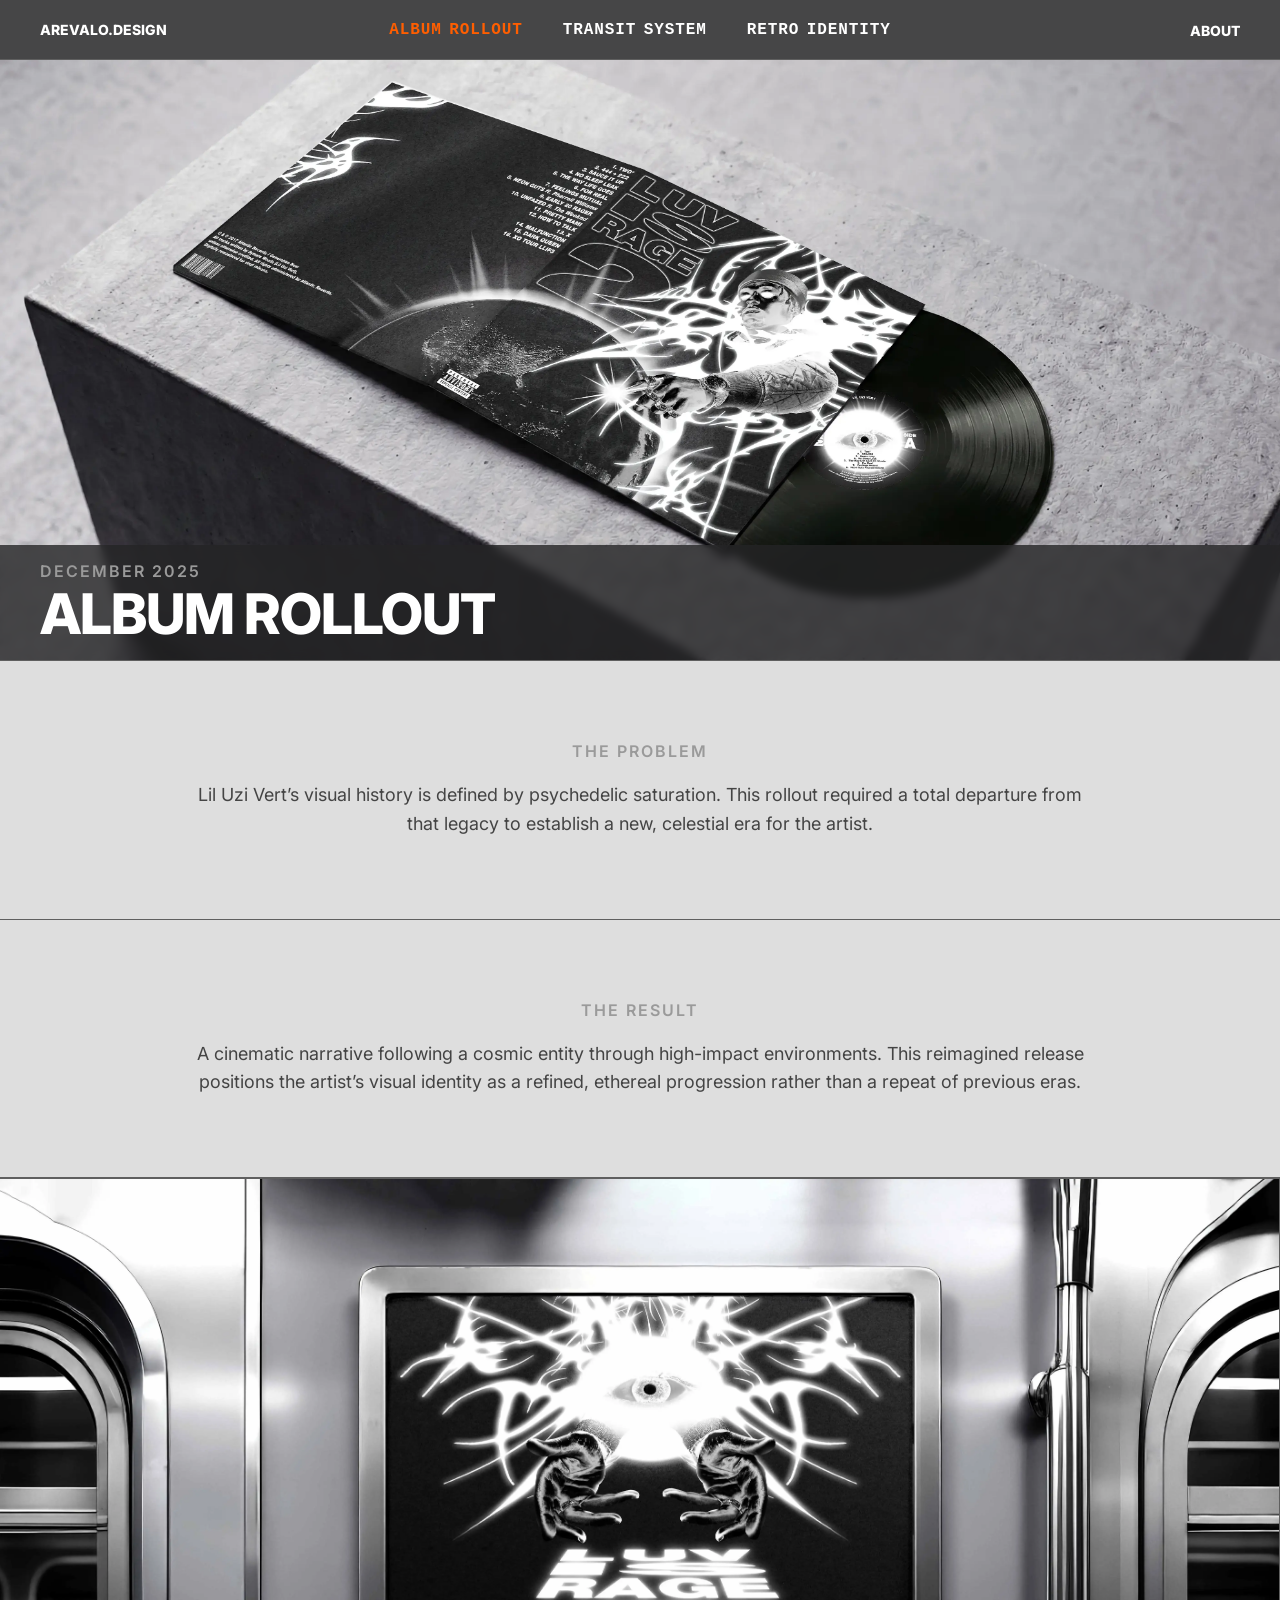
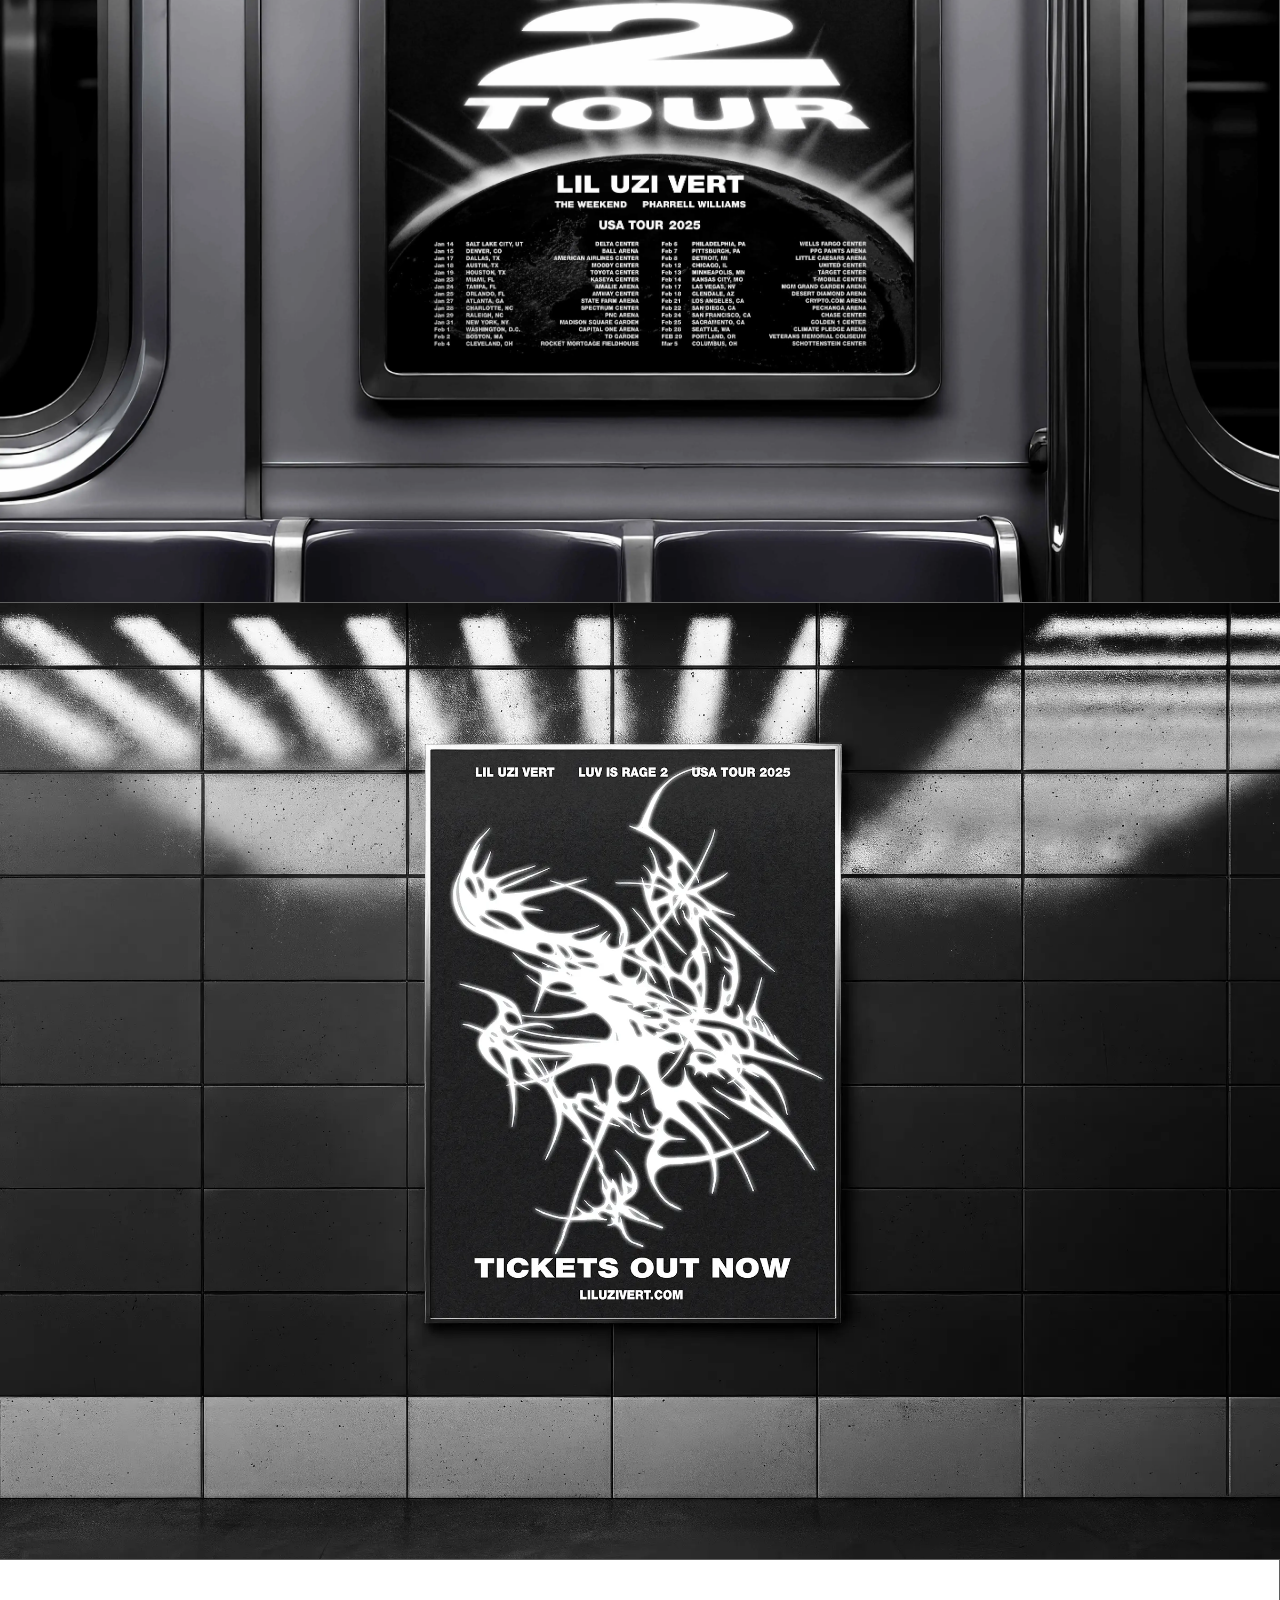
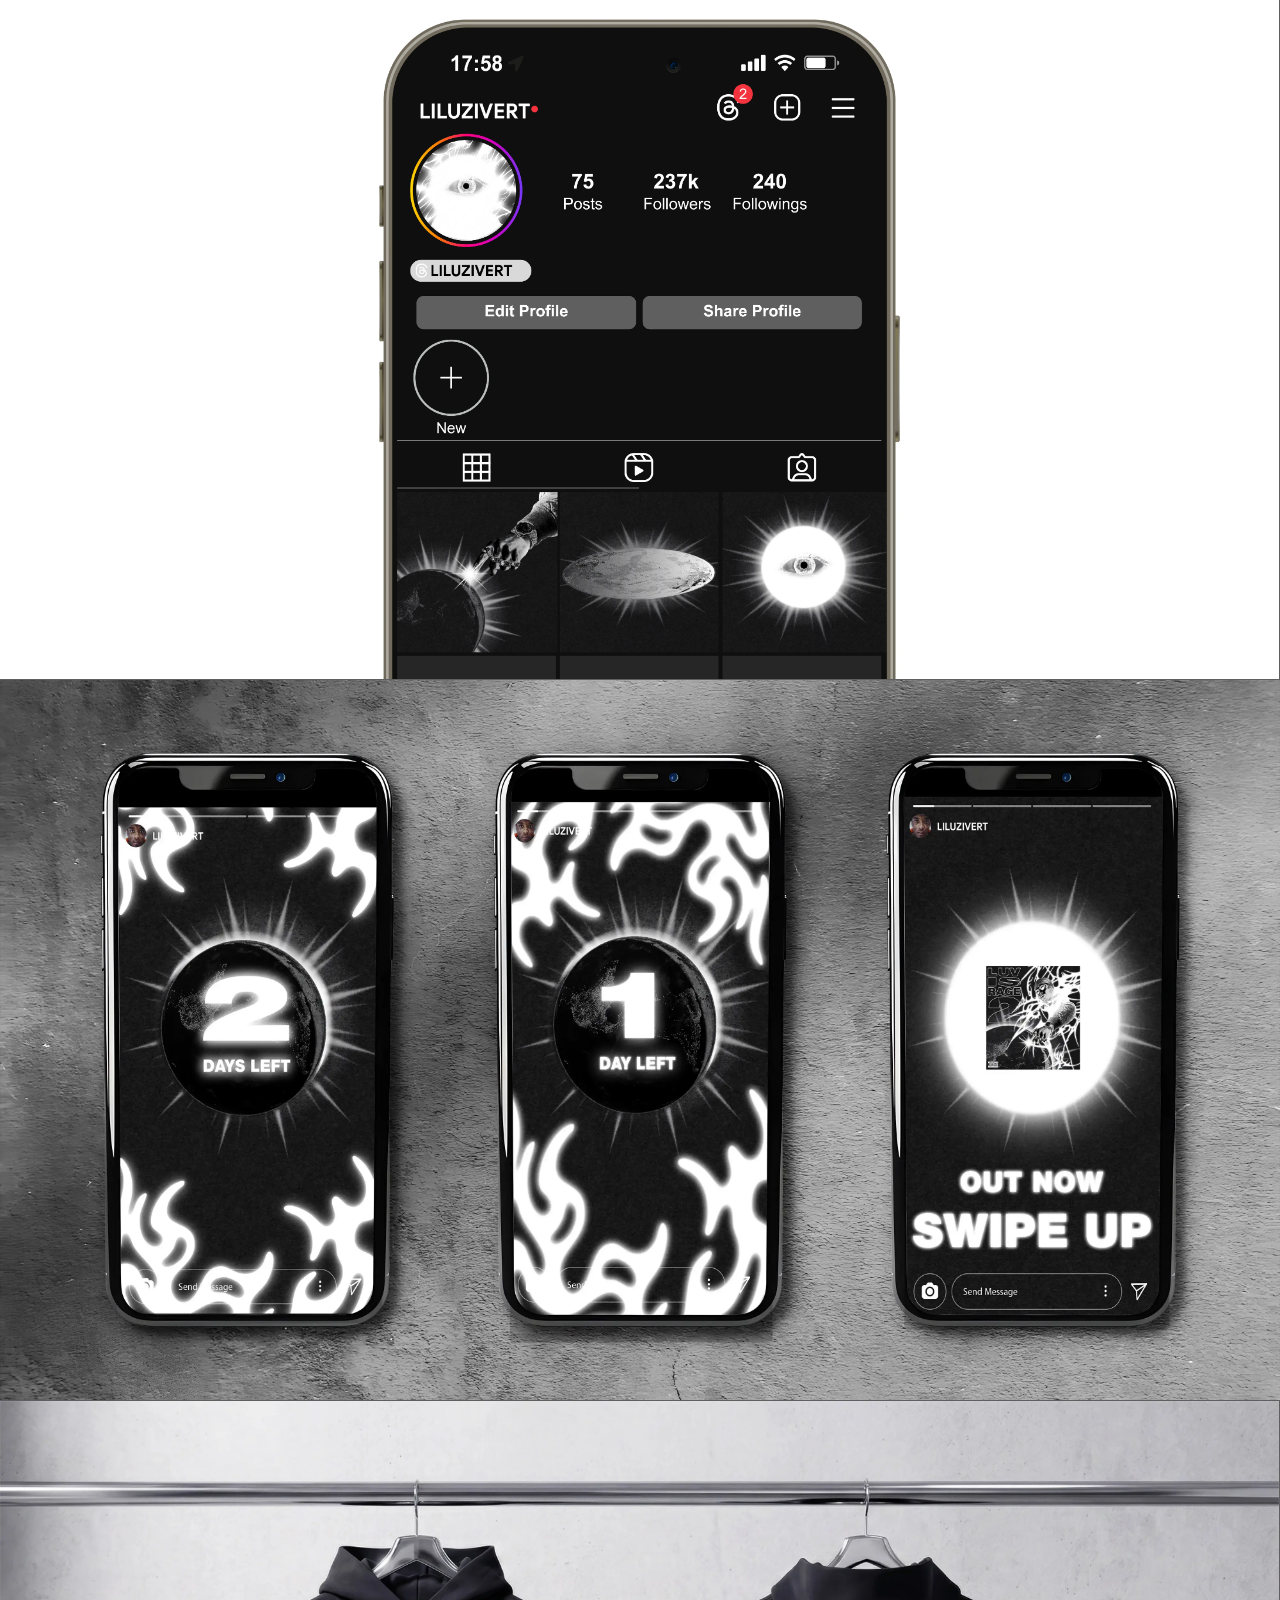
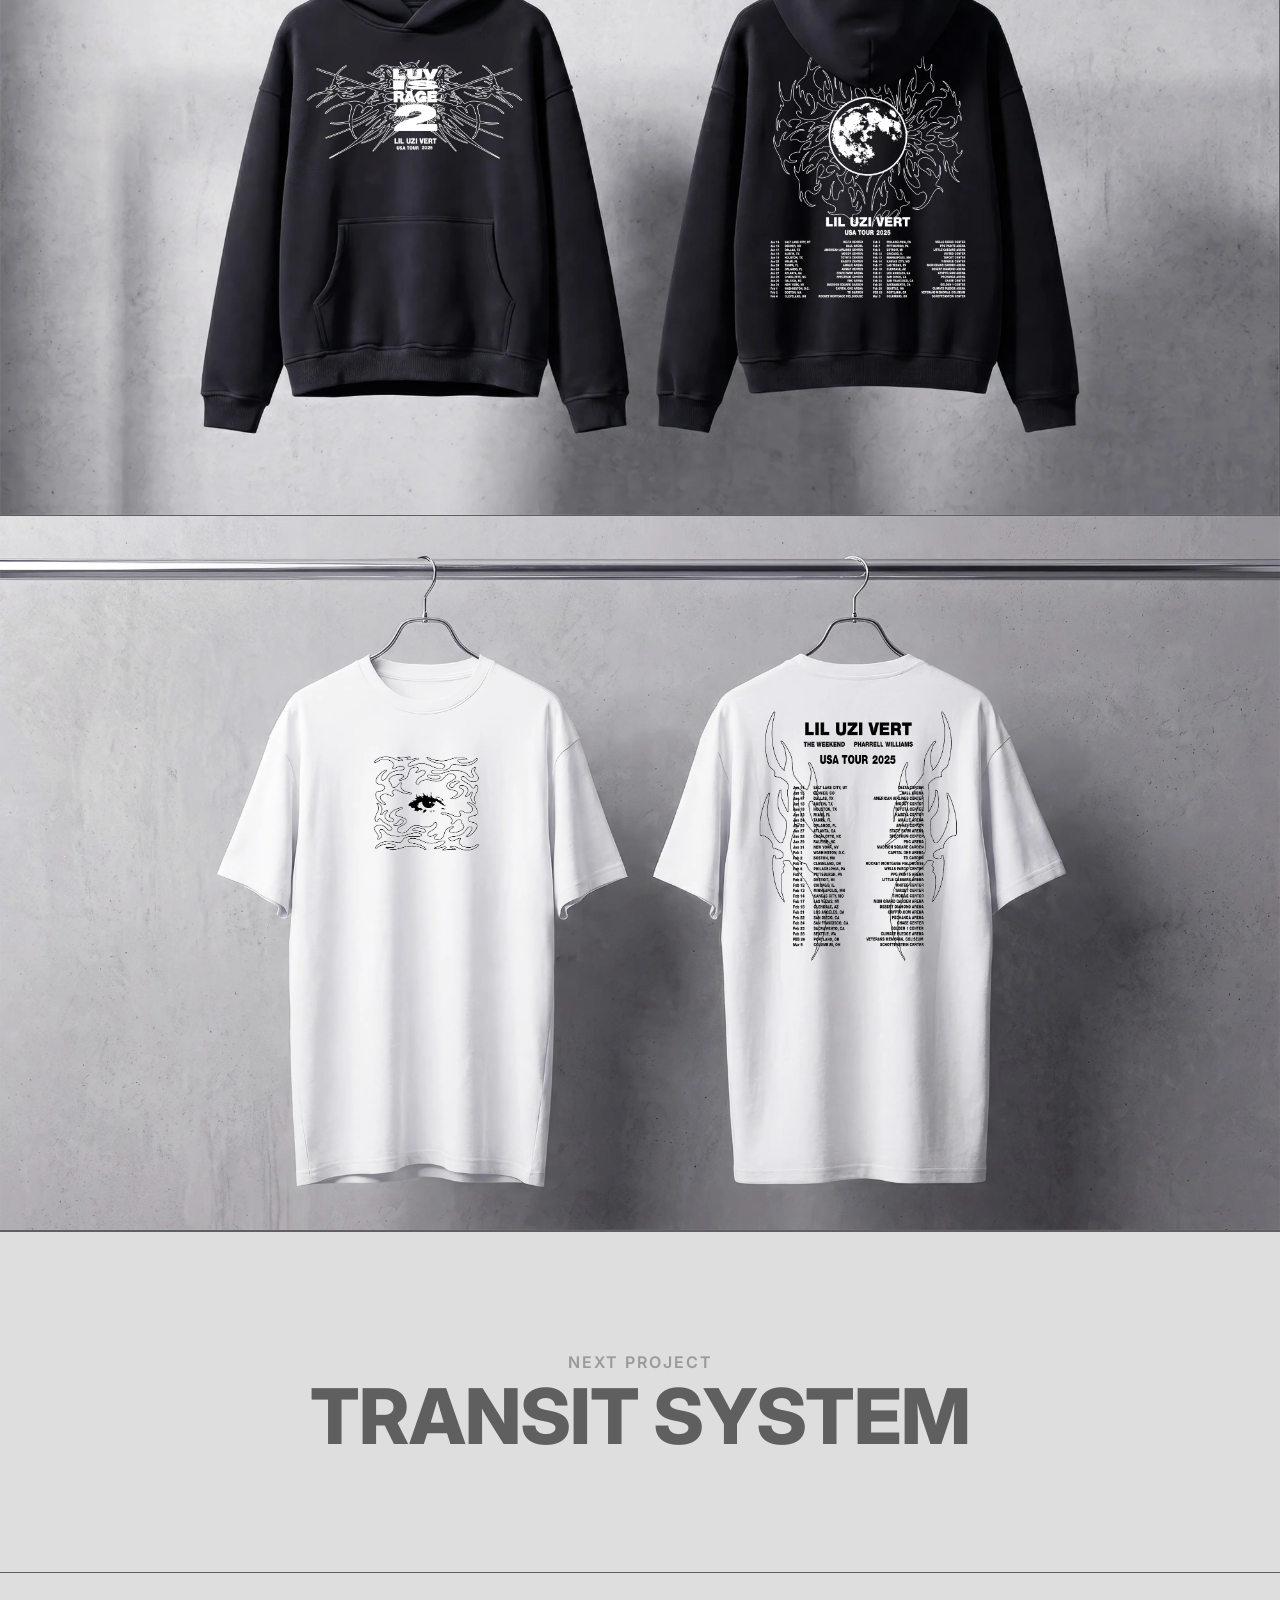
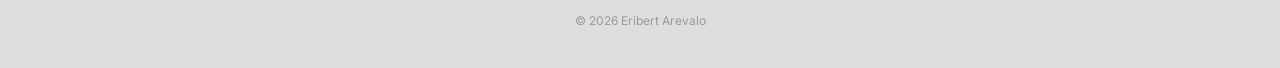
==== index.html @ 8cc88fad "Initial Upload" ====
<!doctype html>
<html lang="en">
  <head>
    <meta charset="UTF-8" />
    <meta name="viewport" content="width=device-width, initial-scale=1.0" />
    <title>Album Rollout — arevalo.design</title>

    <meta
      name="description"
      content="Eribert Arevalo — Graphic Designer specializing in visual identity, branding, and typography."
    />

    <meta property="og:title" content="Eribert Arevalo — Design Archive" />
    <meta
      property="og:description"
      content="Visual identity and brand strategy for Lil Uzi Vert, V.E.R.T. Transit, and more."
    />
    <meta property="og:url" content="https://arevalo.design/" />
    <meta
      property="og:image"
      content="https://arevalo.design/assets/previews/uzi-preview.webp"
    />
    <meta name="twitter:card" content="summary_large_image" />

    <link rel="preconnect" href="https://fonts.googleapis.com" />
    <link rel="preconnect" href="https://fonts.gstatic.com" crossorigin />
    <link
      href="https://fonts.googleapis.com/css2?family=Inter:wght@400;800&display=swap"
      rel="stylesheet"
    />
    <link rel="stylesheet" href="css/style.css" />
    <script src="js/script.js" defer></script>

    <link rel="icon" href="assets/favicon/favicon.svg" type="image/svg+xml" />
    <link rel="apple-touch-icon" href="assets/favicon/apple-touch-icon.png" />
  </head>

  <body>
    <nav class="main-nav">
      <a href="index.html" class="nav-brand">arevalo.design</a>

      <div class="nav-projects">
        <a href="index.html" class="active">ALBUM ROLLOUT</a>
        <a href="projects/transit-system.html">TRANSIT SYSTEM</a>
        <a href="projects/retro-identity.html">RETRO IDENTITY</a>
      </div>

      <div class="nav-links">
        <a href="about.html">About</a>
      </div>
    </nav>

    <main class="content-page project-single">
      <div class="hero-box">
        <div class="hero-header hero-header-compact">
          <span class="date-label">DECEMBER 2025</span>
          <span class="main-title">ALBUM ROLLOUT</span>
        </div>
        <img src="assets/uzi/uzi-vinyl.webp" alt="Album Rollout" />
      </div>

      <div class="strategy-box">
        <h3>THE PROBLEM</h3>
        <p>
          Lil Uzi Vert’s visual history is defined by psychedelic saturation.
          This rollout required a total departure from that legacy to establish
          a new, celestial era for the artist.
        </p>
      </div>

      <div class="strategy-box">
        <h3>THE RESULT</h3>
        <p>
          A cinematic narrative following a cosmic entity through high-impact
          environments. This reimagined release positions the artist’s visual
          identity as a refined, ethereal progression rather than a repeat of
          previous eras.
        </p>
      </div>

      <div class="mockup-grid gallery-group">
        <div class="grid-box">
          <div class="hover-overlay"><div class="plus-icon"></div></div>
          <img
            src="assets/uzi/uzi-poster.webp"
            alt="Album rollout poster mockup"
          />
        </div>
        <div class="grid-box">
          <div class="hover-overlay"><div class="plus-icon"></div></div>
          <img src="assets/uzi/wall-poster.webp" alt="Wall poster mockup" />
        </div>
        <div class="grid-box">
          <div class="hover-overlay"><div class="plus-icon"></div></div>
          <img src="assets/uzi/uzi-insta.webp" alt="Instagram post mockup" />
        </div>
        <div class="grid-box">
          <div class="hover-overlay"><div class="plus-icon"></div></div>
          <img
            src="assets/uzi/uzi-stories.webp"
            alt="Instagram stories mockup"
          />
        </div>
        <div class="grid-box">
          <div class="hover-overlay"><div class="plus-icon"></div></div>
          <img src="assets/uzi/uzi-hoodie.webp" alt="Hoodie mockup" />
        </div>
        <div class="grid-box">
          <div class="hover-overlay"><div class="plus-icon"></div></div>
          <img src="assets/uzi/uzi-tshirt.webp" alt="T-shirt mockup" />
        </div>
      </div>

      <section class="next-project">
        <a href="projects/transit-system.html" class="next-link">
          <span class="next-label">NEXT PROJECT</span>
          <span class="next-title">TRANSIT SYSTEM</span>
        </a>
      </section>
    </main>

    <div id="galleryModal" class="modal">
      <span class="close" onclick="closeModal()">&times;</span>
      <span class="modal-nav prev" onclick="changeImage(-1)">&#10094;</span>
      <img class="modal-content" id="modalImg" alt="Expanded project image" />
      <span class="modal-nav next" onclick="changeImage(1)">&#10095;</span>
      <div class="counter" id="modalCounter">01 / 00</div>
    </div>

    <div id="backToTop" onclick="scrollToTop()">
      <svg
        viewBox="0 0 24 24"
        width="24"
        height="24"
        fill="none"
        stroke="currentColor"
        stroke-width="3"
      >
        <polyline points="18,15 12,9 6,15"></polyline>
      </svg>
    </div>
    <footer class="site-footer">
      <p>© 2026 Eribert Arevalo</p>
    </footer>
  </body>
</html>
---- css/style.css ----
:root {

  --bg: #dedede;

  --text: #5f5f5f;

  --text-soft: #444;

  --text-muted: #9a9a9a;

  --orange: #ff5e00;

  --dark-nav: rgba(37, 37, 38, 0.8);



  --border: 1px solid var(--text);



  --space-xs: 10px;

  --space-sm: 20px;

  --space-md: 30px;

  --space-lg: 40px;

  --space-xl: 80px;

  --space-xxl: 120px;



  --fs-micro: 12px;

  --fs-meta: 14px;

  --fs-label: 16px;

  --fs-body: 18px;

  --fs-title: clamp(32px, 5vw, 64px);

  --fs-display: clamp(36px, 6vw, 80px);



  --tracking-tight: -2px;

  --tracking-title: -1px;

  --tracking-wide: 2px;

}

html {

  overflow-y: scroll;

}

* {

  margin: 0;

  padding: 0;

  box-sizing: border-box;

}



body {

  font-family: "Inter", sans-serif;

  background: var(--bg);

  color: var(--text);

  overflow-x: hidden;

}



/* NAVIGATION */



.main-nav {

  position: fixed;

  top: 0;

  width: 100%;

  height: 60px;

  display: flex;

  align-items: center;

  justify-content: space-between;

  padding: 0 var(--space-lg);

  z-index: 1010;

  border-bottom: var(--border);

  background: rgba(37, 37, 38, 0.82);

  backdrop-filter: blur(10px);

  -webkit-backdrop-filter: blur(10px);

}



.nav-brand {

  color: white;

  font-size: var(--fs-meta);

  text-decoration: none;

  cursor: pointer;

  text-transform: uppercase;

  font-weight: 800;

  position: relative;

  z-index: 2;

}



.nav-links a {

  color: white;

  font-size: var(--fs-meta);

  text-decoration: none;

  cursor: pointer;

  text-transform: uppercase;

  font-weight: 800;

  transition: color 0.3s ease;

}



.nav-links a:hover,

.nav-links a.active {

  color: var(--orange);

}



.nav-projects {

  position: absolute;

  left: 50%;

  transform: translateX(-50%);

  display: flex;

  align-items: center;

  gap: 40px;

}



.nav-projects a {

  color: white;

  font-family: monospace;

  font-size: 16px;

  text-decoration: none;

  text-transform: uppercase;

  font-weight: 800;

  letter-spacing: 0.9px;

  word-spacing: -3px;

  transition: color 0.3s ease;

  white-space: nowrap;

}



.nav-projects a:hover,

.nav-projects a.active {

  color: var(--orange);

}

/* HERO */



.hero-box {

  position: relative;

  width: 100%;

  background: #2b2b2b;

  border-bottom: var(--border);

  overflow: hidden;

  aspect-ratio: 10.65 / 5;

}



.hero-box img {

  width: 100%;

  height: 100%;

  object-fit: cover;

  display: block;

}



.hero-header {

  position: absolute;

  bottom: 0;

  left: 0;

  width: 100%;

  padding: var(--space-md) var(--space-lg);

  background: var(--dark-nav);

  color: white;

  z-index: 2;

  display: flex;

  flex-direction: column;

  backdrop-filter: blur(5px);

  -webkit-backdrop-filter: blur(5px);

  border-top: none;

}



.date-label {

  font-size: var(--fs-label);

  font-weight: 600;

  letter-spacing: var(--tracking-wide);

  color: var(--text-muted);

  margin-bottom: 5px;

}



.main-title {

  font-size: var(--fs-title);

  font-weight: 800;

  text-transform: uppercase;

  letter-spacing: var(--tracking-title);

  line-height: 0.9;

}

.content-page {

  padding-top: 60px;

}

/* STRATEGY */



.strategy-box {

  padding: var(--space-xl) var(--space-lg);

  border-bottom: var(--border);

  width: 100%;

  text-align: center;

}



.strategy-box h3 {

  font-size: var(--fs-label);

  font-weight: 600;

  letter-spacing: var(--tracking-wide);

  text-transform: uppercase;

  color: var(--text-muted);

}



.strategy-box p {

  margin-top: var(--space-sm);

  font-size: var(--fs-body);

  line-height: 1.6;

  color: var(--text-soft);

  max-width: 900px;

  margin-left: auto;

  margin-right: auto;

}



/* COLOR STRIP */



.palette-strip {

  display: flex;

  width: 100%;

  height: 100px;

  border-bottom: var(--border);

}



.swatch {

  flex: 1;

  height: 100%;

  border-right: var(--border);

  display: flex;

  align-items: flex-end;

  padding: var(--space-xs);

  font-family: monospace;

  font-size: var(--fs-micro);

}



.swatch:last-child {

  border-right: none;

}



/* TEXTURES + GRID ITEMS */



.texture-grid {

  display: flex;

  width: 100%;

  border-bottom: var(--border);

}



.texture,

.grid-box {

  position: relative;

  cursor: pointer;

  overflow: hidden;

}



.texture {

  flex: 1;

  aspect-ratio: 1 / 1;

  border-right: var(--border);

  background: #fff;

}



.texture:last-child {

  border-right: none;

}



.texture img,

.grid-box img {

  width: 100%;

  height: 100%;

  object-fit: cover;

  display: block;

  transition: transform 0.6s cubic-bezier(0.16, 1, 0.3, 1);

}



/* ASSET LABELS */



.asset-label {

  position: absolute;

  bottom: 0;

  left: 0;

  width: 100%;

  padding: var(--space-xs) 14px;

  font-family: monospace;

  font-size: var(--fs-micro);

  letter-spacing: 1px;

  background: rgba(0, 0, 0, 0.6);

  color: white;

  opacity: 0;

  transform: translateY(10px);

  transition: 0.3s ease;

  z-index: 2;

}



.texture:hover .asset-label {

  opacity: 1;

  transform: translateY(0);

}



/* HOVER OVERLAY */



.hover-overlay {

  position: absolute;

  inset: 0;

  background: rgba(0, 0, 0, 0.4);

  display: flex;

  align-items: center;

  justify-content: center;

  opacity: 0;

  transition: 0.3s;

}



.texture:hover .hover-overlay,

.grid-box:hover .hover-overlay {

  opacity: 1;

}



.texture:hover img,

.grid-box:hover img {

  transform: scale(1.05);

}



.plus-icon {

  width: 40px;

  height: 40px;

  border: 2px solid white;

  border-radius: 50%;

  position: relative;

}



.plus-icon::before,

.plus-icon::after {

  content: "";

  position: absolute;

  background: white;

}



.plus-icon::before {

  width: 16px;

  height: 2px;

  top: 50%;

  left: 50%;

  transform: translate(-50%, -50%);

}



.plus-icon::after {

  width: 2px;

  height: 16px;

  top: 50%;

  left: 50%;

  transform: translate(-50%, -50%);

}



/* PROJECT GRID LAYOUTS */



.mockup-grid {

  display: grid;

  grid-template-columns: 1fr 1fr;

  border-top: var(--border);

}



.project-single .mockup-grid {

  grid-template-columns: 1fr;

}



.grid-box {

  border-bottom: var(--border);

  border-right: var(--border);

  background: #2b2b2b;

}



.grid-box:nth-child(2n) {

  border-right: none;

}



.grid-box img {

  height: auto;

}



/* MODAL */



.modal {

  display: none;

  position: fixed;

  z-index: 2000;

  inset: 0;

  width: 100%;

  height: 100%;

  background: rgba(0, 0, 0, 0.9);

  backdrop-filter: blur(10px);

  justify-content: center;

  align-items: center;

}



.modal-content {

  max-width: 90%;

  max-height: 85%;

  object-fit: contain;

}



.modal-nav {

  position: absolute;

  color: white;

  font-size: 40px;

  cursor: pointer;

  padding: var(--space-sm);

  transition: color 0.25s ease;

}



.modal-nav:hover {

  color: var(--orange);

}



.prev {

  left: 20px;

}



.next {

  right: 20px;

}



.close {

  position: absolute;

  top: 20px;

  right: var(--space-lg);

  font-size: 40px;

  cursor: pointer;

}



.counter {

  position: absolute;

  bottom: 20px;

  color: white;

  font-family: monospace;

  font-size: var(--fs-micro);

}



/* BACK TO TOP */



#backToTop {

  position: fixed;

  bottom: var(--space-lg);

  right: var(--space-lg);

  width: 50px;

  height: 50px;

  background: var(--bg);

  border: var(--border);

  display: flex;

  align-items: center;

  justify-content: center;

  cursor: pointer;

  opacity: 0;

  visibility: hidden;

  transition: 0.4s;

}



#backToTop.show {

  opacity: 1;

  visibility: visible;

}



#backToTop:hover svg {

  stroke: var(--orange);

}



/* ABOUT PAGE */



.about-container {

  height: 100vh;

  display: flex;

  align-items: center;

  justify-content: center;

  text-align: center;

  padding: 100px var(--space-lg) 0;

}



.about-container h1 {

  font-size: 48px;

  font-weight: 800;

  text-transform: uppercase;

  letter-spacing: var(--tracking-tight);

  margin-bottom: var(--space-sm);

  color: var(--text);

  line-height: 0.9;

}



.about-container p {

  text-wrap: balance;

  max-width: 600px;

  margin: 0 auto var(--space-lg);

  line-height: 1.6;

  font-size: var(--fs-body);

  color: var(--text-soft);

}

.about-inner {

  max-width: 600px;

  margin-left: var(--fs-label);   /* pushes it to the right */

  text-align: center;

}

.email {

  font-weight: 800;

  font-size: 24px;

  color: var(--orange);

  text-decoration: none;

  text-transform: uppercase;

}

.about-actions {

  margin-top: 30px;

}

.resume-btn:hover {

  background: var(--orange);

  color: white;

    border-color: var(--orange);



}

.resume-btn {

  display: inline-block;

  padding: 12px 18px;

  border: 1px solid var(--text);

  text-decoration: none;

  font-family: monospace;

  font-size: 12px;

  letter-spacing: 1px;

  color: var(--text);

  transition: all 0.25s ease;

}



.email:hover {

  text-decoration: underline;

}



/* NEXT PROJECT */



.next-project {

  border-top: var(--border);

  padding: var(--space-xxl) var(--space-lg);

  text-align: center;

}



.next-link {

  text-decoration: none;

  color: var(--text);

  cursor: pointer;

}



.next-label {

  display: block;

  font-size: var(--fs-label);

  font-weight: 600;

  letter-spacing: var(--tracking-wide);

  text-transform: uppercase;

  margin-bottom: var(--space-xs);

  color: var(--text-muted);

}



.next-title {

  font-size: var(--fs-display);

  font-weight: 800;

  letter-spacing: var(--tracking-title);

  line-height: 0.9;

  text-transform: uppercase;

  transition: color 0.3s ease;

}



.next-link:hover .next-title {

  color: var(--orange);

}



.hero-header-compact {

  padding: 16px 40px 18px;

 background: var(--dark-nav);

  backdrop-filter: blur(5px);

  -webkit-backdrop-filter: blur(10px);

}

.hero-header-compact .main-title {

  font-size: 56px;

  line-height: 1;

  letter-spacing: -1px;

  word-spacing: 0;

  white-space: nowrap;

}
.site-footer {
  padding: 40px;
  text-align: center;
  font-size: 12px;
  color: #9a9a9a;
  border-top: 1px solid var(--text);
}

/* MOBILE */



@media (max-width: 768px) {

  .main-nav {

    height: auto;

    padding: 12px 16px 10px;

    display: grid;

    grid-template-columns: 1fr auto;

    grid-template-areas:

      "brand about"

      "projects projects";

    row-gap: 8px;

    align-items: center;

  }



  .nav-brand {

    grid-area: brand;

    font-size: 12px;

  }



  .nav-links {

    grid-area: about;

    justify-self: end;

  }



  .nav-links a {

    font-size: 12px;

  }



  .nav-projects {

    grid-area: projects;

    position: static;

    left: auto;

    transform: none;

    width: 100%;

    display: grid;

    grid-template-columns: 1fr 1fr 1fr;

    align-items: center;

  }



  .nav-projects a {

    font-size: 11px;

    letter-spacing: 0;

    white-space: nowrap;

    text-align: center;

  }



  .nav-projects a:first-child {

    justify-self: start;

  }



  .nav-projects a:nth-child(2) {

    justify-self: center;

  }



  .nav-projects a:last-child {

    justify-self: end;

  }



  .content-page {

    padding-top: 60px;

  }



  .mockup-grid {

    grid-template-columns: 1fr;

  }



  .hero-box {

    margin-top: 0;

    aspect-ratio: 16 / 12;

    background: #2b2b2b;

  }



  .hero-box img {

    width: 100%;

    height: auto;

    display: block;

    object-fit: cover;

  }



  .hero-header,

  .strategy-box,

  .next-project {

    padding-left: 10px;

    padding-right: 10px;

  }



  .date-label {

  font-size: var(--fs-label);

  font-weight: 600;

  letter-spacing: var(--tracking-wide);

  color: var(--text-muted);

  margin-bottom: 5px;

}



  .hero-header-compact .main-title{

  font-size: clamp(28px, 9vw, 44px);

  word-spacing: 0;

  }



  .next-project {

    padding-top: 80px;

    padding-bottom: 80px;

  }



  #backToTop {

    right: 20px;

    bottom: 20px;

  }

}
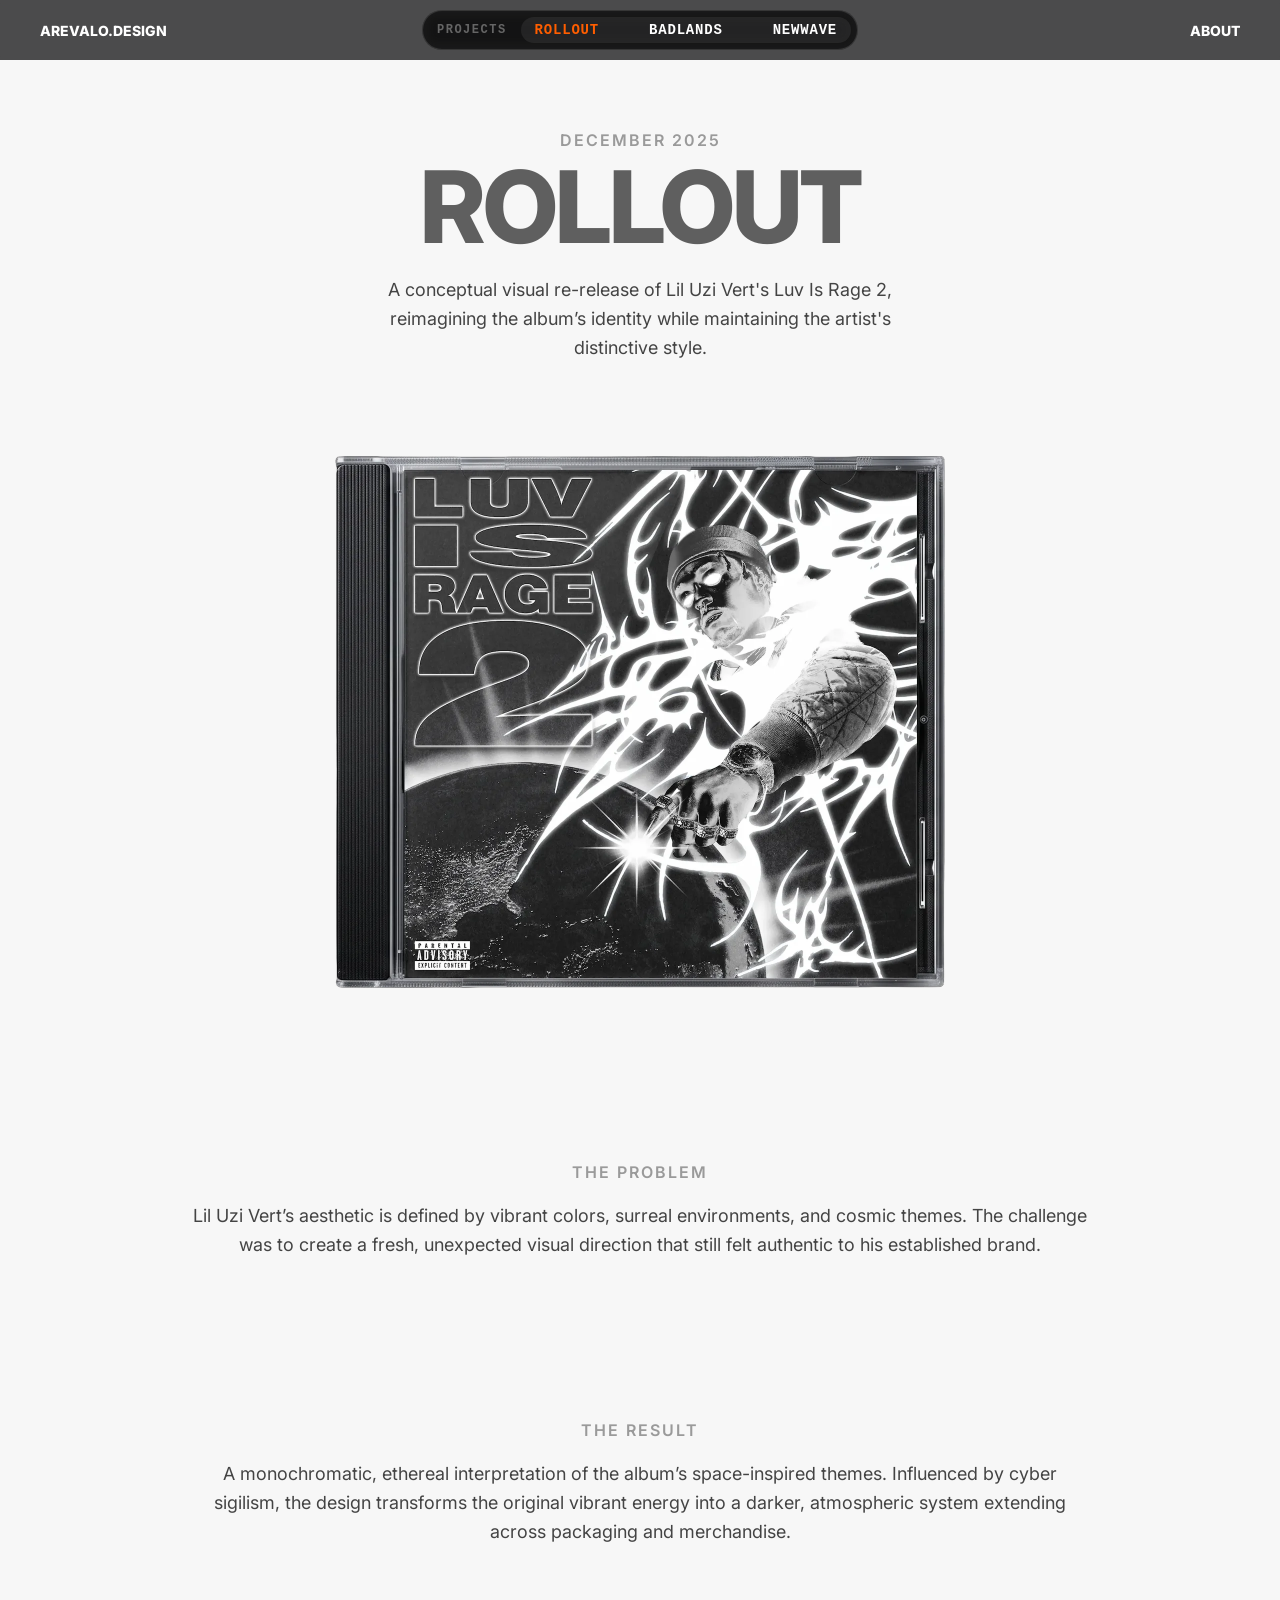
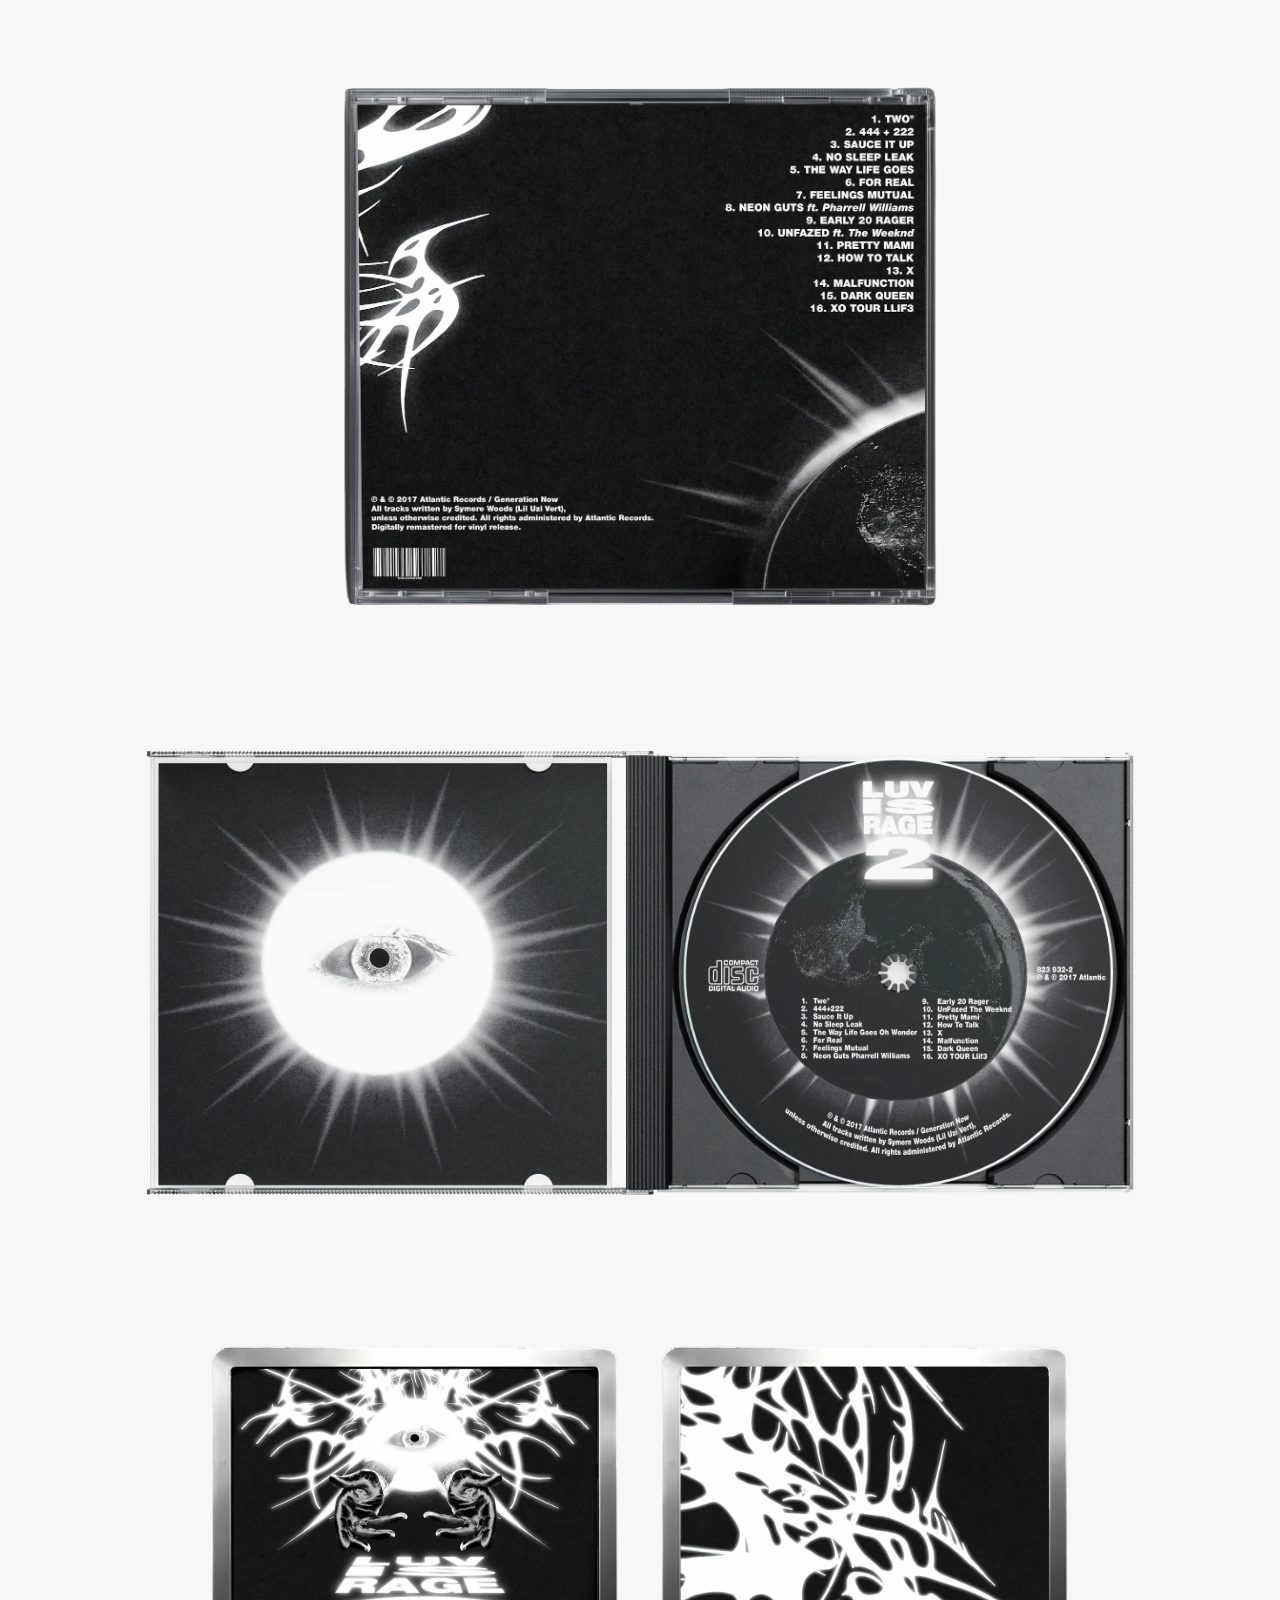
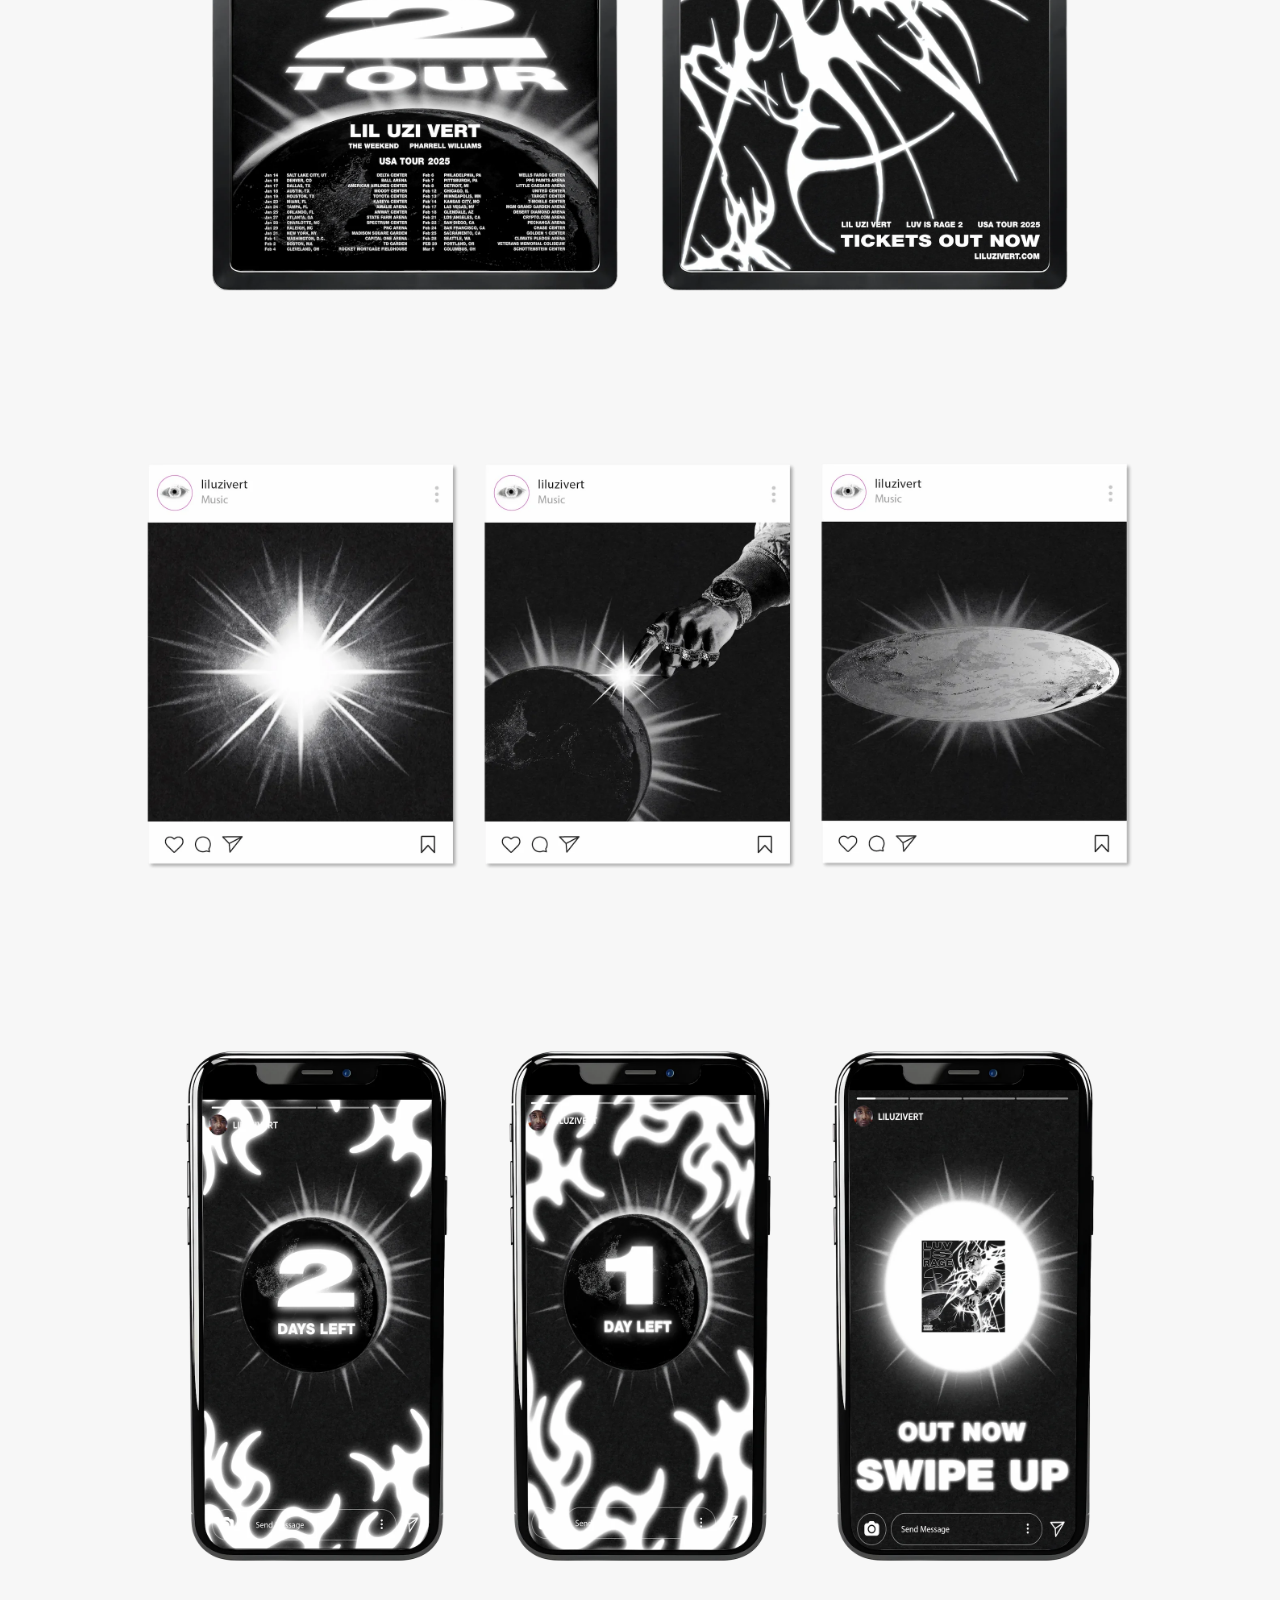
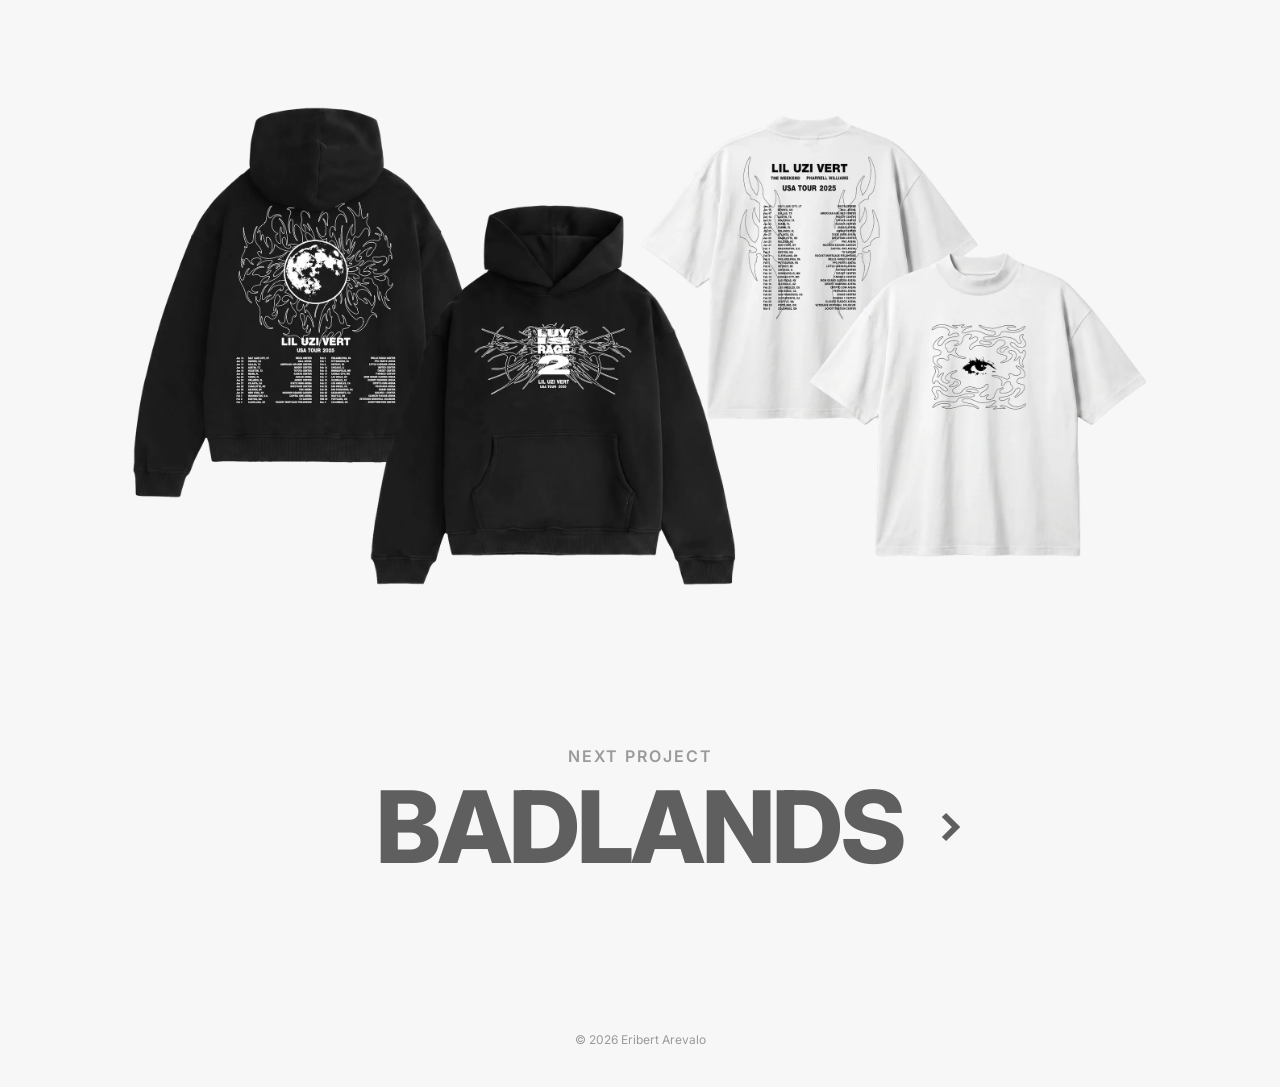
==== commit 2778c543: "version 2.0" ====
--- a/index.html
+++ b/index.html
@@ -3,22 +3,21 @@
   <head>
     <meta charset="UTF-8" />
     <meta name="viewport" content="width=device-width, initial-scale=1.0" />
-    <title>Album Rollout — arevalo.design</title>
+    <title>Rollout — arevalo.design</title>
 
     <meta
       name="description"
       content="Eribert Arevalo — Graphic Designer specializing in visual identity, branding, and typography."
     />
-
     <meta property="og:title" content="Eribert Arevalo — Design Archive" />
     <meta
       property="og:description"
-      content="Visual identity and brand strategy for Lil Uzi Vert, V.E.R.T. Transit, and more."
+      content="Visual identity and brand strategy for Lil Uzi Vert, Badlands Magazine, and more."
     />
     <meta property="og:url" content="https://arevalo.design/" />
     <meta
       property="og:image"
-      content="https://arevalo.design/assets/previews/uzi-preview.webp"
+      content="https://arevalo.design/assets/previews/precdcover.jpg"
     />
     <meta name="twitter:card" content="summary_large_image" />
 
@@ -30,19 +29,193 @@
     />
     <link rel="stylesheet" href="css/style.css" />
     <script src="js/script.js" defer></script>
-
     <link rel="icon" href="assets/favicon/favicon.svg" type="image/svg+xml" />
     <link rel="apple-touch-icon" href="assets/favicon/apple-touch-icon.png" />
+
+    <style>
+      /* ── Off-white modal to match page background ── */
+      .modal {
+        background: rgba(247, 247, 247, 0.96);
+        backdrop-filter: blur(12px);
+        -webkit-backdrop-filter: blur(12px);
+      }
+
+      .close,
+      .modal-nav,
+      .counter {
+        color: #2a2a2a;
+      }
+
+      .modal-nav:hover {
+        color: var(--orange);
+      }
+      /* ── Near-white background for this page ── */
+      body {
+        background: #f7f7f7;
+      }
+
+      /* ── Hero: centered title + description layout ── */
+      .hero-box {
+        position: relative;
+        width: 100%;
+        aspect-ratio: unset;
+        display: flex;
+        flex-direction: column;
+        background: #f7f7f7;
+        border-bottom: none;
+      }
+
+      .hero-intro {
+        padding: 70px var(--space-lg) 0px;
+        text-align: center;
+        background: #f7f7f7;
+      }
+
+      .hero-intro .date-label {
+        display: block;
+        font-size: var(--fs-label);
+        font-weight: 600;
+        letter-spacing: var(--tracking-wide);
+        color: var(--text-muted);
+        margin-bottom: 12px;
+      }
+
+      .hero-intro .main-title {
+        display: block;
+        font-size: clamp(48px, 8vw, 100px);
+        font-weight: 800;
+        text-transform: uppercase;
+        letter-spacing: -3px;
+        line-height: 0.9;
+        color: var(--text);
+        margin-bottom: 24px;
+      }
+
+      .hero-intro .hero-description {
+        text-align: center;
+        padding: 0% var(--space-lg);
+        font-size: var(--fs-body);
+        line-height: 1.6;
+        color: var(--text-soft);
+        max-width: 600px;
+        margin: 0 auto;
+      }
+
+      /* Hero image below text */
+      .hero-image-wrap .grid-box {
+        border: none;
+      }
+
+      .hero-image-wrap {
+        width: 100%;
+        height: auto;
+        display: block;
+        aspect-ratio: 16 / 9;
+      }
+      .hero-image-wrap:hover img {
+        transform: scale(1.02);
+      }
+
+      /* Grid images — natural height, no overlay */
+      .project-single .mockup-grid {
+        grid-template-columns: 1fr;
+      }
+
+      .grid-box img {
+        width: 100%;
+        height: auto;
+        display: block;
+        transition: transform 0.6s cubic-bezier(0.16, 1, 0.3, 1);
+      }
+      .grid-box {
+        background: #f7f7f7;
+      }
+      .grid-box:hover img {
+        transform: scale(1.02);
+      }
+      .mockup-grid .grid-box {
+        /* This creates a specific box size for the images to sit inside */
+        aspect-ratio: 18 / 9;
+        padding: 30px; /* Increase this number to make the images smaller */
+        display: flex;
+        justify-content: center;
+        align-items: center;
+      }
+
+      .mockup-grid .grid-box img {
+        width: 100%;
+        height: 100%;
+        object-fit: contain; /* Locks aspect ratio so it doesn't stretch */
+        display: block;
+      }
+      /* ── Next Project Arrow Layout (Album Rollout) ── */
+      .arrow-link {
+        color: var(
+          --text
+        ); /* Forces the dark grey text instead of default blue */
+      }
+
+      .arrow-link .next-title {
+        font-size: clamp(48px, 8vw, 100px);
+        font-weight: 800;
+        text-transform: uppercase;
+        letter-spacing: -3px;
+        line-height: 0.9;
+        transition: color 0.3s ease;
+      }
+
+      .arrow-link:hover,
+      .arrow-link:hover .next-title {
+        color: var(--orange);
+      }
+      @media (max-width: 768px) {
+        .hero-intro {
+          padding: 60px 16px 32px;
+        }
+        .hero-image-wrap {
+          width: 170%;
+          align-self: center;
+          padding: 0px;
+        }
+        .mockup-grid .grid-box {
+          height: 100%;
+          aspect-ratio: unset;
+        }
+        .mockup-grid .grid-box img {
+          width: 100%;
+          height: auto;
+          display: block;
+        }
+        .hero-intro .main-title {
+          letter-spacing: -1px;
+        }
+        .mockup-grid .grid-box--wide {
+          width: 170%;
+          align-self: center;
+          margin-left: -35%;
+        }
+        .modal-content {
+          width: 100%;
+          max-width: none;
+          height: auto;
+          object-fit: contain;
+          pointer-events: none; /* Allows clicks to pass through the expanded image edges */
+        }
+      }
+    </style>
   </head>
 
   <body>
     <nav class="main-nav">
       <a href="index.html" class="nav-brand">arevalo.design</a>
 
-      <div class="nav-projects">
-        <a href="index.html" class="active">ALBUM ROLLOUT</a>
-        <a href="projects/transit-system.html">TRANSIT SYSTEM</a>
-        <a href="projects/retro-identity.html">RETRO IDENTITY</a>
+      <div class="nav-projects-group">
+        <span class="nav-projects-label">PROJECTS</span>
+        <div class="nav-projects">
+          <a href="index.html" class="active">ROLLOUT</a>
+          <a href="projects/badlands.html">BADLANDS</a>
+          <a href="projects/newwave.html">NEWWAVE</a>
+        </div>
       </div>
 
       <div class="nav-links">
@@ -51,74 +224,101 @@
     </nav>
 
     <main class="content-page project-single">
+      <!-- HERO: centered title + description, then full-width image -->
       <div class="hero-box">
-        <div class="hero-header hero-header-compact">
+        <div class="hero-intro">
           <span class="date-label">DECEMBER 2025</span>
-          <span class="main-title">ALBUM ROLLOUT</span>
-        </div>
-        <img src="assets/uzi/uzi-vinyl.webp" alt="Album Rollout" />
-      </div>
-
+          <span class="main-title">ROLLOUT</span>
+          <p class="hero-description">
+            A conceptual visual re-release of Lil Uzi Vert's Luv Is Rage 2,
+            reimagining the album’s identity while maintaining the artist's
+            distinctive style.
+          </p>
+        </div>
+        <div class="hero-image-wrap gallery-group">
+          <div class="grid-box">
+            <img
+              src="assets/uzi/frontcd.webp"
+              fetchpriority="high"
+              alt="CD cover front and back"
+            />
+          </div>
+        </div>
+      </div>
+
+      <!-- THE PROBLEM -->
       <div class="strategy-box">
         <h3>THE PROBLEM</h3>
         <p>
-          Lil Uzi Vert’s visual history is defined by psychedelic saturation.
-          This rollout required a total departure from that legacy to establish
-          a new, celestial era for the artist.
+          Lil Uzi Vert’s aesthetic is defined by vibrant colors, surreal
+          environments, and cosmic themes. The challenge was to create a fresh,
+          unexpected visual direction that still felt authentic to his
+          established brand.
         </p>
       </div>
 
+      <!-- THE RESULT -->
       <div class="strategy-box">
         <h3>THE RESULT</h3>
         <p>
-          A cinematic narrative following a cosmic entity through high-impact
-          environments. This reimagined release positions the artist’s visual
-          identity as a refined, ethereal progression rather than a repeat of
-          previous eras.
+          A monochromatic, ethereal interpretation of the album’s space-inspired
+          themes. Influenced by cyber sigilism, the design transforms the
+          original vibrant energy into a darker, atmospheric system extending
+          across packaging and merchandise.
         </p>
       </div>
 
+      <!-- MOCKUP GRID -->
       <div class="mockup-grid gallery-group">
-        <div class="grid-box">
-          <div class="hover-overlay"><div class="plus-icon"></div></div>
-          <img
-            src="assets/uzi/uzi-poster.webp"
-            alt="Album rollout poster mockup"
-          />
-        </div>
-        <div class="grid-box">
-          <div class="hover-overlay"><div class="plus-icon"></div></div>
-          <img src="assets/uzi/wall-poster.webp" alt="Wall poster mockup" />
-        </div>
-        <div class="grid-box">
-          <div class="hover-overlay"><div class="plus-icon"></div></div>
-          <img src="assets/uzi/uzi-insta.webp" alt="Instagram post mockup" />
-        </div>
-        <div class="grid-box">
-          <div class="hover-overlay"><div class="plus-icon"></div></div>
-          <img
-            src="assets/uzi/uzi-stories.webp"
-            alt="Instagram stories mockup"
-          />
-        </div>
-        <div class="grid-box">
-          <div class="hover-overlay"><div class="plus-icon"></div></div>
-          <img src="assets/uzi/uzi-hoodie.webp" alt="Hoodie mockup" />
-        </div>
-        <div class="grid-box">
-          <div class="hover-overlay"><div class="plus-icon"></div></div>
-          <img src="assets/uzi/uzi-tshirt.webp" alt="T-shirt mockup" />
-        </div>
-      </div>
-
+        <!-- 1. CD back -->
+        <div class="grid-box grid-box--wide">
+          <img src="assets/uzi/backcd.webp" alt="CD cover back" />
+        </div>
+
+        <!-- 2. Jewel case inside -->
+        <div class="grid-box">
+          <img src="assets/uzi/insidecd.webp" alt="CD jewel case inside" />
+        </div>
+
+        <!-- 3. Double posters -->
+        <div class="grid-box">
+          <img src="assets/uzi/posters.webp" alt="Tour posters" />
+        </div>
+
+        <!-- 4. Instagram posts -->
+        <div class="grid-box">
+          <img src="assets/uzi/igposts.webp" alt="Instagram post mockups" />
+        </div>
+
+        <!-- 5. Phone stories -->
+        <div class="grid-box">
+          <img src="assets/uzi/stories.webp" alt="Phone story mockups" />
+        </div>
+
+        <!-- 6. T-shirt and hoodie -->
+        <div class="grid-box">
+          <img src="assets/uzi/merch.webp" alt="T-shirt and hoodie designs" />
+        </div>
+      </div>
+
+      <!-- NEXT PROJECT -->
       <section class="next-project">
-        <a href="projects/transit-system.html" class="next-link">
-          <span class="next-label">NEXT PROJECT</span>
-          <span class="next-title">TRANSIT SYSTEM</span>
+        <span class="next-label">NEXT PROJECT</span>
+        <a href="projects/badlands.html" class="next-link arrow-link">
+          <span class="next-title">BADLANDS</span>
+          <svg
+            viewBox="0 0 24 24"
+            fill="none"
+            stroke="currentColor"
+            stroke-width="3"
+          >
+            <polyline points="9,18 15,12 9,6"></polyline>
+          </svg>
         </a>
       </section>
     </main>
 
+    <!-- GALLERY MODAL -->
     <div id="galleryModal" class="modal">
       <span class="close" onclick="closeModal()">&times;</span>
       <span class="modal-nav prev" onclick="changeImage(-1)">&#10094;</span>
@@ -127,6 +327,7 @@
       <div class="counter" id="modalCounter">01 / 00</div>
     </div>
 
+    <!-- BACK TO TOP -->
     <div id="backToTop" onclick="scrollToTop()">
       <svg
         viewBox="0 0 24 24"
@@ -139,6 +340,7 @@
         <polyline points="18,15 12,9 6,15"></polyline>
       </svg>
     </div>
+
     <footer class="site-footer">
       <p>© 2026 Eribert Arevalo</p>
     </footer>
--- a/css/style.css
+++ b/css/style.css
@@ -1,1342 +1,915 @@
 :root {
-
   --bg: #dedede;
-
   --text: #5f5f5f;
-
   --text-soft: #444;
-
   --text-muted: #9a9a9a;
-
   --orange: #ff5e00;
-
   --dark-nav: rgba(37, 37, 38, 0.8);
 
-
-
   --border: 1px solid var(--text);
 
-
-
   --space-xs: 10px;
-
   --space-sm: 20px;
-
   --space-md: 30px;
-
   --space-lg: 40px;
-
   --space-xl: 80px;
-
   --space-xxl: 120px;
 
-
-
   --fs-micro: 12px;
-
   --fs-meta: 14px;
-
   --fs-label: 16px;
-
   --fs-body: 18px;
-
   --fs-title: clamp(32px, 5vw, 64px);
-
   --fs-display: clamp(36px, 6vw, 80px);
 
-
-
   --tracking-tight: -2px;
-
   --tracking-title: -1px;
-
   --tracking-wide: 2px;
-
 }
 
 html {
-
   overflow-y: scroll;
-
 }
 
 * {
-
   margin: 0;
-
   padding: 0;
-
   box-sizing: border-box;
-
-}
-
-
+}
 
 body {
-
   font-family: "Inter", sans-serif;
-
   background: var(--bg);
-
   color: var(--text);
-
   overflow-x: hidden;
-
-}
-
-
+}
 
 /* NAVIGATION */
 
-
-
 .main-nav {
-
   position: fixed;
-
   top: 0;
-
-  width: 100%;
-
+  width: 100%;
   height: 60px;
-
-  display: flex;
-
-  align-items: center;
-
+  display: flex;
+  align-items: center;
   justify-content: space-between;
-
   padding: 0 var(--space-lg);
-
   z-index: 1010;
-
+  background: rgba(37, 37, 38, 0.82);
+  backdrop-filter: blur(10px);
+  -webkit-backdrop-filter: blur(10px);
+}
+
+.nav-brand {
+  color: white;
+  font-size: var(--fs-meta);
+  text-decoration: none;
+  cursor: pointer;
+  text-transform: uppercase;
+  font-weight: 800;
+  position: relative;
+  z-index: 2;
+}
+
+.nav-links a {
+  color: white;
+  font-size: var(--fs-meta);
+  text-decoration: none;
+  cursor: pointer;
+  text-transform: uppercase;
+  font-weight: 800;
+  transition: color 0.3s ease;
+}
+
+.nav-links a:hover,
+.nav-links a.active {
+  color: var(--orange);
+}
+
+/* ── Bubble nav ── */
+.nav-projects-group {
+  position: absolute;
+  left: 50%;
+  transform: translateX(-50%);
+  display: flex;
+  align-items: center;
+  gap: 10px;
+  background: rgba(0, 0, 0, 0.55);
+  border: 1px solid rgba(255, 255, 255, 0.12);
+  border-radius: 999px;
+  padding: 6px 6px 6px 14px;
+  backdrop-filter: blur(8px);
+  -webkit-backdrop-filter: blur(8px);
+}
+
+.nav-projects-label {
+  font-family: monospace;
+  font-size: 12px;
+  font-weight: 800;
+  letter-spacing: 1.5px;
+  color: rgba(255, 255, 255, 0.35);
+  text-transform: uppercase;
+  white-space: nowrap;
+  padding-right: 4px;
+}
+
+.nav-projects-group .nav-projects {
+  position: static;
+  transform: none;
+  left: auto;
+  background: rgba(255, 255, 255, 0.07);
+  border-radius: 999px;
+  padding: 5px 14px;
+  gap: 50px;
+}
+
+.nav-projects-group .nav-projects a {
+  font-size: 14px;
+  letter-spacing: 0.8px;
+}
+
+.nav-projects {
+  position: absolute;
+  left: 50%;
+  transform: translateX(-50%);
+  display: flex;
+  align-items: center;
+  gap: 40px;
+}
+
+.nav-projects a {
+  color: white;
+  font-family: monospace;
+  font-size: 16px;
+  text-decoration: none;
+  text-transform: uppercase;
+  font-weight: 800;
+  letter-spacing: 0.9px;
+  word-spacing: -3px;
+  transition: color 0.3s ease;
+  white-space: nowrap;
+}
+
+.nav-projects a:hover,
+.nav-projects a.active {
+  color: var(--orange);
+}
+
+/* HERO */
+
+.hero-box {
+  position: relative;
+  width: 100%;
+  background: #2b2b2b;
+  overflow: hidden;
+  aspect-ratio: 10.65 / 5;
+}
+
+.hero-box img {
+  width: 100%;
+  height: 100%;
+  object-fit: cover;
+  display: block;
+}
+
+.hero-header {
+  position: absolute;
+  bottom: 0;
+  left: 0;
+  width: 100%;
+  padding: var(--space-md) var(--space-lg);
+  background: var(--dark-nav);
+  color: white;
+  z-index: 2;
+  display: flex;
+  flex-direction: column;
+  backdrop-filter: blur(5px);
+  -webkit-backdrop-filter: blur(5px);
+  border-top: none;
+}
+
+.date-label {
+  font-size: var(--fs-label);
+  font-weight: 600;
+  letter-spacing: var(--tracking-wide);
+  color: var(--text-muted);
+  margin-bottom: 5px;
+}
+
+.main-title {
+  font-size: var(--fs-title);
+  font-weight: 800;
+  text-transform: uppercase;
+  letter-spacing: var(--tracking-title);
+  line-height: 0.9;
+}
+
+.content-page {
+  padding-top: 60px;
+}
+
+/* STRATEGY */
+.strategy-box {
+  padding: var(--space-xl) var(--space-lg);
+  width: 100%;
+  text-align: center;
+  text-wrap: pretty;
+  /* remove border-bottom: var(--border); */
+}
+
+
+.strategy-box h3 {
+  font-size: var(--fs-label);
+  font-weight: 600;
+  letter-spacing: var(--tracking-wide);
+  text-transform: uppercase;
+  color: var(--text-muted);
+}
+
+.strategy-box p {
+  margin-top: var(--space-sm);
+  font-size: var(--fs-body);
+  line-height: 1.6;
+  color: var(--text-soft);
+  max-width: 900px;
+  margin-left: auto;
+  margin-right: auto;
+}
+
+/* COLOR STRIP */
+
+.palette-strip {
+  display: flex;
+  width: 100%;
+  height: 100px;
   border-bottom: var(--border);
-
-  background: rgba(37, 37, 38, 0.82);
-
+}
+
+.swatch {
+  flex: 1;
+  height: 100%;
+  border-right: var(--border);
+  display: flex;
+  align-items: flex-end;
+  padding: var(--space-xs);
+  font-family: monospace;
+  font-size: var(--fs-micro);
+}
+
+.swatch:last-child {
+  border-right: none;
+}
+
+/* TEXTURES + GRID ITEMS */
+
+.texture-grid {
+  display: flex;
+  width: 100%;
+  border-bottom: var(--border);
+}
+
+.texture,
+.grid-box {
+  position: relative;
+  cursor: pointer;
+  overflow: hidden;
+}
+
+.texture {
+  flex: 1;
+  aspect-ratio: 1 / 1;
+  border-right: var(--border);
+  background: #fff;
+}
+
+.texture:last-child {
+  border-right: none;
+}
+
+.texture img,
+.grid-box img {
+  width: 100%;
+  height: 100%;
+  object-fit: cover;
+  display: block;
+  transition: transform 0.6s cubic-bezier(0.16, 1, 0.3, 1);
+}
+/* VIDEO */
+
+.grid-box video {
+  width: 100%;
+  height: auto;
+  display: block;
+}
+/* ASSET LABELS */
+
+.asset-label {
+  position: absolute;
+  bottom: 0;
+  left: 0;
+  width: 100%;
+  padding: var(--space-xs) 14px;
+  font-family: monospace;
+  font-size: var(--fs-micro);
+  letter-spacing: 1px;
+  background: rgba(0, 0, 0, 0.6);
+  color: white;
+  opacity: 0;
+  transform: translateY(10px);
+  transition: 0.3s ease;
+  z-index: 2;
+}
+
+.texture:hover .asset-label {
+  opacity: 1;
+  transform: translateY(0);
+}
+
+/* HOVER OVERLAY */
+
+.hover-overlay {
+  position: absolute;
+  inset: 0;
+  background: rgba(0, 0, 0, 0.4);
+  display: flex;
+  align-items: center;
+  justify-content: center;
+  opacity: 0;
+  transition: 0.3s;
+}
+
+.texture:hover .hover-overlay,
+.grid-box:hover .hover-overlay {
+  opacity: 1;
+}
+
+.texture:hover img,
+.grid-box:hover img {
+  transform: scale(1.05);
+}
+
+.plus-icon {
+  width: 40px;
+  height: 40px;
+  border: 2px solid white;
+  border-radius: 50%;
+  position: relative;
+}
+
+.plus-icon::before,
+.plus-icon::after {
+  content: "";
+  position: absolute;
+  background: white;
+}
+
+.plus-icon::before {
+  width: 16px;
+  height: 2px;
+  top: 50%;
+  left: 50%;
+  transform: translate(-50%, -50%);
+}
+
+.plus-icon::after {
+  width: 2px;
+  height: 16px;
+  top: 50%;
+  left: 50%;
+  transform: translate(-50%, -50%);
+}
+
+/* PROJECT GRID LAYOUTS */
+
+.mockup-grid {
+  display: grid;
+  grid-template-columns: 1fr 1fr;
+  /* remove border-top: var(--border); */
+}
+.project-single .mockup-grid {
+  grid-template-columns: 1fr;
+}
+
+.grid-box {
+  background: #2b2b2b;
+  /* remove border-bottom and border-right */
+}
+
+.grid-box:nth-child(2n) {
+  border-right: none;
+}
+
+.grid-box img {
+  height: auto;
+}
+
+/* MODAL */
+
+.modal {
+  display: none;
+  position: fixed;
+  z-index: 2000;
+  inset: 0;
+  width: 100%;
+  height: 100%;
+  background: rgba(0, 0, 0, 0.9);
   backdrop-filter: blur(10px);
-
+  justify-content: center;
+  align-items: center;
+}
+
+.modal-content {
+  max-width: 90%;
+  max-height: 85%;
+  object-fit: contain;
+}
+
+.modal-nav {
+  position: absolute;
+  color: white;
+  font-size: 40px;
+  cursor: pointer;
+  padding: var(--space-sm);
+  transition: color 0.25s ease;
+}
+
+.modal-nav:hover {
+  color: var(--orange);
+}
+
+.prev {
+  left: 20px;
+}
+
+.next {
+  right: 20px;
+}
+
+.close {
+  position: absolute;
+  top: 20px;
+  right: var(--space-lg);
+  font-size: 40px;
+  cursor: pointer;
+}
+
+.counter {
+  position: absolute;
+  bottom: 20px;
+  color: white;
+  font-family: monospace;
+  font-size: var(--fs-micro);
+}
+
+/* BACK TO TOP */
+
+#backToTop {
+  position: fixed;
+  bottom: var(--space-lg);
+  right: var(--space-lg);
+  width: 50px;
+  height: 50px;
+  background: var(--bg);
+  border: var(--border);
+  display: flex;
+  align-items: center;
+  justify-content: center;
+  cursor: pointer;
+  opacity: 0;
+  visibility: hidden;
+  transition: 0.4s;
+}
+
+#backToTop.show {
+  opacity: 1;
+  visibility: visible;
+}
+
+#backToTop:hover svg {
+  stroke: var(--orange);
+}
+
+/* ABOUT PAGE */
+
+/* Change this in your style.css */
+.about-container {
+  min-height: 80vh; /* Changed from 100vh so the footer slides up */
+  display: flex;
+  align-items: center;
+  justify-content: center;
+  text-align: center;
+}
+
+.about-container h1 {
+  font-size: 48px;
+  font-weight: 800;
+  text-transform: uppercase;
+  letter-spacing: var(--tracking-tight);
+  margin-bottom: var(--space-sm);
+  color: var(--text);
+  line-height: 0.9;
+}
+.about-container .about-role {
+display: block;
+font-size: var(--fs-label);
+font-weight: 600;
+        letter-spacing: var(--tracking-wide);
+        color: var(--text-muted);
+        margin-bottom: 12px;
+}
+
+.about-container p {
+  text-wrap: pretty;
+  max-width: 600px;
+  margin: 0 auto var(--space-lg);
+  line-height: 1.6;
+  font-size: var(--fs-body);
+  color: var(--text-soft);
+}
+
+.about-inner {
+  padding: var(--space-xl) var(--space-lg);
+  max-width: 600px;
+  margin-left: var(--fs-label);
+  text-align: left;
+}
+.about-inner h1 {
+  font-size: clamp(32px, 8vw, 48px);
+  text-wrap: nowrap;
+}
+
+.email {
+  font-weight: 800;
+  font-size: 16px;
+  color: var(--orange);
+  text-decoration: none;
+  text-transform: uppercase;
+}
+
+.about-actions {
+  margin-top: 50px;
+  display: flex;
+  width: 100%;
+}
+
+.resume-btn:hover {
+  background: var(--orange);
+  color: white;
+  border-color: var(--orange);
+}
+
+.resume-btn {
+  display: inline-block;
+  padding: 12px 18px;
+  border: 1px solid var(--text);
+  text-decoration: none;
+  background: var(--bg);
+  border-radius: 999px;
+  font-family: monospace;
+  font-size: 12px;
+  letter-spacing: 1px;
+  color: var(--text);
+  transition: all 0.25s ease;
+}
+
+.email:hover {
+  text-decoration: underline;
+}
+
+.pill-btn {
+  display: inline-flex;
+  align-items: center;
+  justify-content: center;
+  color: var(--text);
+  padding: 12px 32px;
+  border-radius: 999px;
+  margin-top: 10px;
+  transition: all 0.3s ease;
+}
+
+.pill-btn .next-title {
+  font-size: clamp(48px, 8vw, 100px);
+  font-weight: 800;
+  text-transform: uppercase;
+  letter-spacing: -3px;
+  line-height: 0.9;
+  margin-right: 32px; /* Increase this number to push the arrow further right */
+}
+
+.pill-btn svg {
+  width: 48px;
+  height: 48px;
+  transition: transform 0.3s ease;
+}
+/* Style for the arrow link on the About page */
+.about-container .next-project {
+  opacity: 0.7;
+  transition: opacity 0.3s ease;
+  margin-top: 120px;
+  padding: 0 var(--space-lg);
+}
+
+.about-container .arrow-link {
+  display: inline-flex;
+  align-items: center;
+  text-decoration: none;
+  color: var(--text);
+}
+
+.about-container .arrow-link .next-title {
+  font-size: clamp(48px, 8vw, 100px);
+  font-weight: 800;
+  text-transform: uppercase;
+  letter-spacing: -3px;
+  line-height: 0.9;
+  margin-right: 32px;
+  transition: color 0.3s ease;
+}
+
+.about-container .arrow-link svg {
+  width: 48px;
+  height: 48px;
+  transition: transform 0.3s ease, color 0.3s ease;
+}
+
+.about-container .arrow-link:hover,
+.about-container .arrow-link:hover .next-title {
+  color: var(--orange);
+}
+
+.about-container .arrow-link:hover svg {
+  transform: translateX(10px);
+}
+
+/* Hover State */
+.pill-btn:hover {
+  color: var(--orange);
+}
+
+.pill-btn:hover svg {
+  transform: translateX(5px);
+}
+
+/* NEXT PROJECT */
+/* 1. Lock in the exact spacing for all pages */
+.next-project {
+  padding: 80px var(--space-lg) 120px; /* Top, horizontal, bottom */
+  display: flex;
+  flex-direction: column;
+  align-items: center; 
+  text-align: center;
+}
+/* The Dark Gray Box */
+/* FULL-WIDTH DARK GRAY BOTTOM SECTION */
+.next-project-bg {
+  width: 100%;
+  background-color: #2b2b2b2d; /* Matches your existing dark grid boxes */
+}
+
+.next-project-bg .next-project {
+  padding: 100px var(--space-lg);
+  display: flex;
+  flex-direction: column;
+  align-items: center;
+  text-align: center;
+}
+
+/* Ensure the text is readable on the dark background */
+.next-project-bg .next-label {
+  color: var(--text-muted);
+}
+.next-project-bg .next-title {
+  color: #2b2b2b5b;
+  font-size: clamp(48px, 8vw, 100px);
+  font-weight: 800;
+  text-transform: uppercase;
+  letter-spacing: -3px;
+  line-height: 0.9;
+}
+.next-project-bg svg {
+  color: #2b2b2b5b;
+  width: 48px;
+  height: 48px;
+  margin-left: 20px;
+}
+
+.next-project-bg .arrow-link:hover .next-title,
+.next-project-bg .arrow-link:hover svg {
+  color: var(--orange);
+}
+
+/* Keeps the arrow strictly inside the background box */
+.about-container .arrow-link {
+  padding-right: 70px; /* Creates physical space for the absolute-positioned arrow */
+}
+.next-label {
+  font-size: var(--fs-label);
+  font-weight: 600;
+  letter-spacing: var(--tracking-wide);
+  text-transform: uppercase;
+  color: var(--text-muted);
+  margin-bottom: 16px; /* This hard-codes the gap so it never changes */
+}
+
+/* 2. Position the link container */
+.arrow-link {
+  position: relative;
+  display: inline-flex;
+  align-items: center;
+  justify-content: center;
+  text-decoration: none;
+}
+
+/* 3. Remove the margin so the text centers perfectly */
+.arrow-link .next-title {
+  margin-right: 0; 
+  /* (Keep your font-size and letter-spacing rules in your page-specific <style> blocks) */
+}
+
+/* 4. Take the arrow out of the flow and hang it off the right side */
+.arrow-link svg {
+  position: absolute;
+  right: -70px; /* Adjust this to scooch the arrow closer/further */
+  width: 48px;
+  height: 48px;
+  transition: transform 0.3s ease;
+}
+
+.arrow-link:hover svg {
+  transform: translateX(10px);
+}
+
+.hero-header-compact {
+  padding: 16px 40px 18px;
+  background: var(--dark-nav);
+  backdrop-filter: blur(5px);
   -webkit-backdrop-filter: blur(10px);
-
-}
-
-
-
-.nav-brand {
-
-  color: white;
-
-  font-size: var(--fs-meta);
-
-  text-decoration: none;
-
-  cursor: pointer;
-
-  text-transform: uppercase;
-
-  font-weight: 800;
-
-  position: relative;
-
-  z-index: 2;
-
-}
-
-
-
-.nav-links a {
-
-  color: white;
-
-  font-size: var(--fs-meta);
-
-  text-decoration: none;
-
-  cursor: pointer;
-
-  text-transform: uppercase;
-
-  font-weight: 800;
-
-  transition: color 0.3s ease;
-
-}
-
-
-
-.nav-links a:hover,
-
-.nav-links a.active {
-
-  color: var(--orange);
-
-}
-
-
-
-.nav-projects {
-
-  position: absolute;
-
-  left: 50%;
-
-  transform: translateX(-50%);
-
-  display: flex;
-
-  align-items: center;
-
-  gap: 40px;
-
-}
-
-
-
-.nav-projects a {
-
-  color: white;
-
-  font-family: monospace;
-
-  font-size: 16px;
-
-  text-decoration: none;
-
-  text-transform: uppercase;
-
-  font-weight: 800;
-
-  letter-spacing: 0.9px;
-
-  word-spacing: -3px;
-
-  transition: color 0.3s ease;
-
+}
+.about-container .next-project .next-title {
+  color: var(--text-muted);
+}
+
+.about-container .next-project .next-label {
+  color: var(--text-muted);
+}
+.about-container .next-project:hover {
+  opacity: 1;
+}
+
+.hero-header-compact .main-title {
+  font-size: 56px;
+  line-height: 1;
+  letter-spacing: -1px;
+  word-spacing: 0;
   white-space: nowrap;
-
-}
-
-
-
-.nav-projects a:hover,
-
-.nav-projects a.active {
-
-  color: var(--orange);
-
-}
-
-/* HERO */
-
-
-
-.hero-box {
-
-  position: relative;
-
-  width: 100%;
-
-  background: #2b2b2b;
-
-  border-bottom: var(--border);
-
-  overflow: hidden;
-
-  aspect-ratio: 10.65 / 5;
-
-}
-
-
-
-.hero-box img {
-
-  width: 100%;
-
-  height: 100%;
-
-  object-fit: cover;
-
-  display: block;
-
-}
-
-
-
-.hero-header {
-
-  position: absolute;
-
-  bottom: 0;
-
-  left: 0;
-
-  width: 100%;
-
-  padding: var(--space-md) var(--space-lg);
-
-  background: var(--dark-nav);
-
-  color: white;
-
-  z-index: 2;
-
-  display: flex;
-
-  flex-direction: column;
-
-  backdrop-filter: blur(5px);
-
-  -webkit-backdrop-filter: blur(5px);
-
-  border-top: none;
-
-}
-
-
-
-.date-label {
-
-  font-size: var(--fs-label);
-
-  font-weight: 600;
-
-  letter-spacing: var(--tracking-wide);
-
-  color: var(--text-muted);
-
-  margin-bottom: 5px;
-
-}
-
-
-
-.main-title {
-
-  font-size: var(--fs-title);
-
-  font-weight: 800;
-
-  text-transform: uppercase;
-
-  letter-spacing: var(--tracking-title);
-
-  line-height: 0.9;
-
-}
-
-.content-page {
-
-  padding-top: 60px;
-
-}
-
-/* STRATEGY */
-
-
-
-.strategy-box {
-
-  padding: var(--space-xl) var(--space-lg);
-
-  border-bottom: var(--border);
-
-  width: 100%;
-
-  text-align: center;
-
-}
-
-
-
-.strategy-box h3 {
-
-  font-size: var(--fs-label);
-
-  font-weight: 600;
-
-  letter-spacing: var(--tracking-wide);
-
-  text-transform: uppercase;
-
-  color: var(--text-muted);
-
-}
-
-
-
-.strategy-box p {
-
-  margin-top: var(--space-sm);
-
-  font-size: var(--fs-body);
-
-  line-height: 1.6;
-
-  color: var(--text-soft);
-
-  max-width: 900px;
-
-  margin-left: auto;
-
-  margin-right: auto;
-
-}
-
-
-
-/* COLOR STRIP */
-
-
-
-.palette-strip {
-
-  display: flex;
-
-  width: 100%;
-
-  height: 100px;
-
-  border-bottom: var(--border);
-
-}
-
-
-
-.swatch {
-
-  flex: 1;
-
-  height: 100%;
-
-  border-right: var(--border);
-
-  display: flex;
-
-  align-items: flex-end;
-
-  padding: var(--space-xs);
-
-  font-family: monospace;
-
-  font-size: var(--fs-micro);
-
-}
-
-
-
-.swatch:last-child {
-
-  border-right: none;
-
-}
-
-
-
-/* TEXTURES + GRID ITEMS */
-
-
-
-.texture-grid {
-
-  display: flex;
-
-  width: 100%;
-
-  border-bottom: var(--border);
-
-}
-
-
-
-.texture,
-
-.grid-box {
-
-  position: relative;
-
-  cursor: pointer;
-
-  overflow: hidden;
-
-}
-
-
-
-.texture {
-
-  flex: 1;
-
-  aspect-ratio: 1 / 1;
-
-  border-right: var(--border);
-
-  background: #fff;
-
-}
-
-
-
-.texture:last-child {
-
-  border-right: none;
-
-}
-
-
-
-.texture img,
-
-.grid-box img {
-
-  width: 100%;
-
-  height: 100%;
-
-  object-fit: cover;
-
-  display: block;
-
-  transition: transform 0.6s cubic-bezier(0.16, 1, 0.3, 1);
-
-}
-
-
-
-/* ASSET LABELS */
-
-
-
-.asset-label {
-
-  position: absolute;
-
-  bottom: 0;
-
-  left: 0;
-
-  width: 100%;
-
-  padding: var(--space-xs) 14px;
-
-  font-family: monospace;
-
-  font-size: var(--fs-micro);
-
-  letter-spacing: 1px;
-
-  background: rgba(0, 0, 0, 0.6);
-
-  color: white;
-
-  opacity: 0;
-
-  transform: translateY(10px);
-
-  transition: 0.3s ease;
-
-  z-index: 2;
-
-}
-
-
-
-.texture:hover .asset-label {
-
-  opacity: 1;
-
-  transform: translateY(0);
-
-}
-
-
-
-/* HOVER OVERLAY */
-
-
-
-.hover-overlay {
-
-  position: absolute;
-
-  inset: 0;
-
-  background: rgba(0, 0, 0, 0.4);
-
-  display: flex;
-
-  align-items: center;
-
-  justify-content: center;
-
-  opacity: 0;
-
-  transition: 0.3s;
-
-}
-
-
-
-.texture:hover .hover-overlay,
-
-.grid-box:hover .hover-overlay {
-
-  opacity: 1;
-
-}
-
-
-
-.texture:hover img,
-
-.grid-box:hover img {
-
-  transform: scale(1.05);
-
-}
-
-
-
-.plus-icon {
-
-  width: 40px;
-
-  height: 40px;
-
-  border: 2px solid white;
-
-  border-radius: 50%;
-
-  position: relative;
-
-}
-
-
-
-.plus-icon::before,
-
-.plus-icon::after {
-
-  content: "";
-
-  position: absolute;
-
-  background: white;
-
-}
-
-
-
-.plus-icon::before {
-
-  width: 16px;
-
-  height: 2px;
-
-  top: 50%;
-
-  left: 50%;
-
-  transform: translate(-50%, -50%);
-
-}
-
-
-
-.plus-icon::after {
-
-  width: 2px;
-
-  height: 16px;
-
-  top: 50%;
-
-  left: 50%;
-
-  transform: translate(-50%, -50%);
-
-}
-
-
-
-/* PROJECT GRID LAYOUTS */
-
-
-
-.mockup-grid {
-
-  display: grid;
-
-  grid-template-columns: 1fr 1fr;
-
-  border-top: var(--border);
-
-}
-
-
-
-.project-single .mockup-grid {
-
-  grid-template-columns: 1fr;
-
-}
-
-
-
-.grid-box {
-
-  border-bottom: var(--border);
-
-  border-right: var(--border);
-
-  background: #2b2b2b;
-
-}
-
-
-
-.grid-box:nth-child(2n) {
-
-  border-right: none;
-
-}
-
-
-
-.grid-box img {
-
-  height: auto;
-
-}
-
-
-
-/* MODAL */
-
-
-
-.modal {
-
-  display: none;
-
-  position: fixed;
-
-  z-index: 2000;
-
-  inset: 0;
-
-  width: 100%;
-
-  height: 100%;
-
-  background: rgba(0, 0, 0, 0.9);
-
-  backdrop-filter: blur(10px);
-
-  justify-content: center;
-
-  align-items: center;
-
-}
-
-
-
-.modal-content {
-
-  max-width: 90%;
-
-  max-height: 85%;
-
-  object-fit: contain;
-
-}
-
-
-
-.modal-nav {
-
-  position: absolute;
-
-  color: white;
-
-  font-size: 40px;
-
-  cursor: pointer;
-
-  padding: var(--space-sm);
-
-  transition: color 0.25s ease;
-
-}
-
-
-
-.modal-nav:hover {
-
-  color: var(--orange);
-
-}
-
-
-
-.prev {
-
-  left: 20px;
-
-}
-
-
-
-.next {
-
-  right: 20px;
-
-}
-
-
-
-.close {
-
-  position: absolute;
-
-  top: 20px;
-
-  right: var(--space-lg);
-
-  font-size: 40px;
-
-  cursor: pointer;
-
-}
-
-
-
-.counter {
-
-  position: absolute;
-
-  bottom: 20px;
-
-  color: white;
-
-  font-family: monospace;
-
-  font-size: var(--fs-micro);
-
-}
-
-
-
-/* BACK TO TOP */
-
-
-
-#backToTop {
-
-  position: fixed;
-
-  bottom: var(--space-lg);
-
-  right: var(--space-lg);
-
-  width: 50px;
-
-  height: 50px;
-
-  background: var(--bg);
-
-  border: var(--border);
-
-  display: flex;
-
-  align-items: center;
-
-  justify-content: center;
-
-  cursor: pointer;
-
-  opacity: 0;
-
-  visibility: hidden;
-
-  transition: 0.4s;
-
-}
-
-
-
-#backToTop.show {
-
-  opacity: 1;
-
-  visibility: visible;
-
-}
-
-
-
-#backToTop:hover svg {
-
-  stroke: var(--orange);
-
-}
-
-
-
-/* ABOUT PAGE */
-
-
-
-.about-container {
-
-  height: 100vh;
-
-  display: flex;
-
-  align-items: center;
-
-  justify-content: center;
-
-  text-align: center;
-
-  padding: 100px var(--space-lg) 0;
-
-}
-
-
-
-.about-container h1 {
-
-  font-size: 48px;
-
-  font-weight: 800;
-
-  text-transform: uppercase;
-
-  letter-spacing: var(--tracking-tight);
-
-  margin-bottom: var(--space-sm);
-
-  color: var(--text);
-
-  line-height: 0.9;
-
-}
-
-
-
-.about-container p {
-
-  text-wrap: balance;
-
-  max-width: 600px;
-
-  margin: 0 auto var(--space-lg);
-
-  line-height: 1.6;
-
-  font-size: var(--fs-body);
-
-  color: var(--text-soft);
-
-}
-
-.about-inner {
-
-  max-width: 600px;
-
-  margin-left: var(--fs-label);   /* pushes it to the right */
-
-  text-align: center;
-
-}
-
-.email {
-
-  font-weight: 800;
-
-  font-size: 24px;
-
-  color: var(--orange);
-
-  text-decoration: none;
-
-  text-transform: uppercase;
-
-}
-
-.about-actions {
-
-  margin-top: 30px;
-
-}
-
-.resume-btn:hover {
-
-  background: var(--orange);
-
-  color: white;
-
-    border-color: var(--orange);
-
-
-
-}
-
-.resume-btn {
-
-  display: inline-block;
-
-  padding: 12px 18px;
-
-  border: 1px solid var(--text);
-
-  text-decoration: none;
-
-  font-family: monospace;
-
-  font-size: 12px;
-
-  letter-spacing: 1px;
-
-  color: var(--text);
-
-  transition: all 0.25s ease;
-
-}
-
-
-
-.email:hover {
-
-  text-decoration: underline;
-
-}
-
-
-
-/* NEXT PROJECT */
-
-
-
-.next-project {
-
-  border-top: var(--border);
-
-  padding: var(--space-xxl) var(--space-lg);
-
-  text-align: center;
-
-}
-
-
-
-.next-link {
-
-  text-decoration: none;
-
-  color: var(--text);
-
-  cursor: pointer;
-
-}
-
-
-
-.next-label {
-
-  display: block;
-
-  font-size: var(--fs-label);
-
-  font-weight: 600;
-
-  letter-spacing: var(--tracking-wide);
-
-  text-transform: uppercase;
-
-  margin-bottom: var(--space-xs);
-
-  color: var(--text-muted);
-
-}
-
-
-
-.next-title {
-
-  font-size: var(--fs-display);
-
-  font-weight: 800;
-
-  letter-spacing: var(--tracking-title);
-
-  line-height: 0.9;
-
-  text-transform: uppercase;
-
-  transition: color 0.3s ease;
-
-}
-
-
-
-.next-link:hover .next-title {
-
-  color: var(--orange);
-
-}
-
-
-
-.hero-header-compact {
-
-  padding: 16px 40px 18px;
-
- background: var(--dark-nav);
-
-  backdrop-filter: blur(5px);
-
-  -webkit-backdrop-filter: blur(10px);
-
-}
-
-.hero-header-compact .main-title {
-
-  font-size: 56px;
-
-  line-height: 1;
-
-  letter-spacing: -1px;
-
-  word-spacing: 0;
-
-  white-space: nowrap;
-
-}
+}
+
 .site-footer {
   padding: 40px;
   text-align: center;
   font-size: 12px;
   color: #9a9a9a;
-  border-top: 1px solid var(--text);
 }
 
 /* MOBILE */
 
-
-
 @media (max-width: 768px) {
-
   .main-nav {
-
     height: auto;
-
     padding: 12px 16px 10px;
-
     display: grid;
-
     grid-template-columns: 1fr auto;
-
     grid-template-areas:
-
       "brand about"
-
       "projects projects";
-
     row-gap: 8px;
-
     align-items: center;
-
-  }
-
-
+  }
 
   .nav-brand {
-
     grid-area: brand;
-
     font-size: 12px;
-
-  }
-
-
+  }
 
   .nav-links {
-
     grid-area: about;
-
     justify-self: end;
-
-  }
-
-
+  }
 
   .nav-links a {
-
     font-size: 12px;
-
-  }
-
-
+  }
+
+  .nav-projects-group {
+    position: static;
+    transform: none;
+    grid-area: projects;
+    border-radius: 999px;
+    padding: 6px 10px;
+    gap: 6px;
+    width: 100%;
+    
+    justify-content: space-between;
+  }
+
+  .nav-projects-group .nav-projects {
+    padding: 4px 8px;
+    gap: 10px;
+    flex: 1;
+    justify-content: space-between;
+  }
+
+  .nav-projects-group .nav-projects a {
+    font-size: 12px;
+  }
+
+  .nav-projects-label {
+    font-size: 13px;
+  }
 
   .nav-projects {
-
     grid-area: projects;
-
     position: static;
-
     left: auto;
-
     transform: none;
-
     width: 100%;
-
     display: grid;
-
     grid-template-columns: 1fr 1fr 1fr;
-
     align-items: center;
-
-  }
-
-
+  }
 
   .nav-projects a {
-
     font-size: 11px;
-
     letter-spacing: 0;
-
     white-space: nowrap;
-
     text-align: center;
-
-  }
-
-
+  }
 
   .nav-projects a:first-child {
-
     justify-self: start;
-
-  }
-
-
+  }
 
   .nav-projects a:nth-child(2) {
-
     justify-self: center;
-
-  }
-
-
+  }
 
   .nav-projects a:last-child {
-
     justify-self: end;
-
-  }
-
-
+  }
 
   .content-page {
-
     padding-top: 60px;
-
-  }
-
-
+  }
 
   .mockup-grid {
-
     grid-template-columns: 1fr;
-
-  }
-
-
+  }
 
   .hero-box {
-
     margin-top: 0;
-
     aspect-ratio: 16 / 12;
-
     background: #2b2b2b;
-
-  }
-
-
+  }
 
   .hero-box img {
-
     width: 100%;
-
     height: auto;
-
     display: block;
-
     object-fit: cover;
-
-  }
-
-
+  }
 
   .hero-header,
-
   .strategy-box,
-
   .next-project {
-
     padding-left: 10px;
-
     padding-right: 10px;
-
-  }
-
-
+  }
 
   .date-label {
-
-  font-size: var(--fs-label);
-
-  font-weight: 600;
-
-  letter-spacing: var(--tracking-wide);
-
-  color: var(--text-muted);
-
-  margin-bottom: 5px;
-
-}
-
-
-
-  .hero-header-compact .main-title{
-
-  font-size: clamp(28px, 9vw, 44px);
-
-  word-spacing: 0;
-
-  }
-
-
+    font-size: var(--fs-label);
+    font-weight: 600;
+    letter-spacing: var(--tracking-wide);
+    color: var(--text-muted);
+    margin-bottom: 5px;
+  }
+
+  .hero-header-compact .main-title {
+    font-size: clamp(28px, 9vw, 44px);
+    word-spacing: 0;
+  }
 
   .next-project {
-
     padding-top: 80px;
-
-    padding-bottom: 80px;
-
-  }
-
-
+    padding-bottom: 10px;
+  }
 
   #backToTop {
-
     right: 20px;
-
     bottom: 20px;
-
-  }
-
-}+  }
+  .modal-nav {
+    top: 75%; /* Increase or decrease this percentage to push them up or down */
+    transform: translateY(0);
+  }
+}
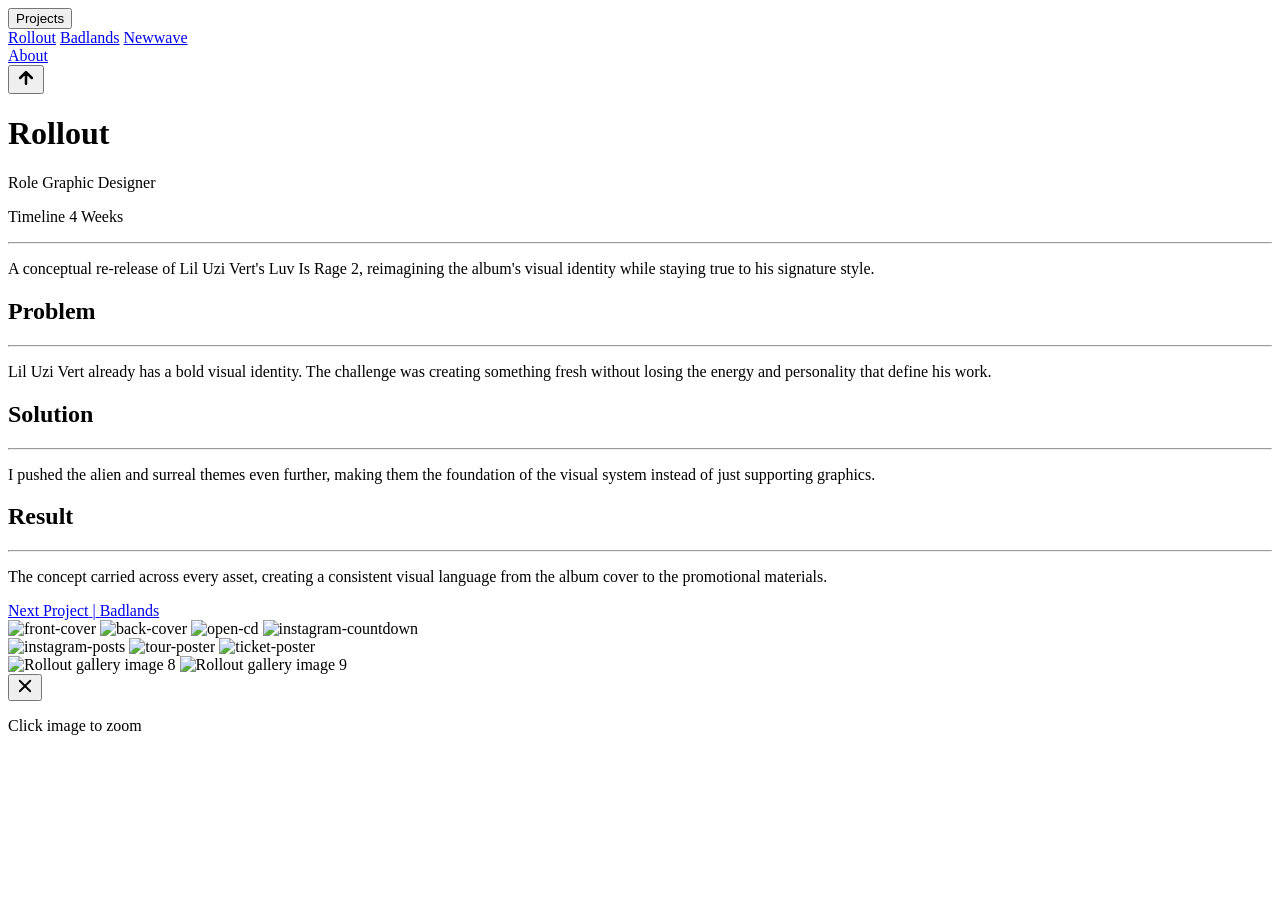
==== commit b82f708e: "Add files via upload" ====
--- a/index.html
+++ b/index.html
@@ -9,340 +9,225 @@
       name="description"
       content="Eribert Arevalo — Graphic Designer specializing in visual identity, branding, and typography."
     />
-    <meta property="og:title" content="Eribert Arevalo — Design Archive" />
+    <meta property="og:title" content="Rollout — arevalo.design" />
     <meta
       property="og:description"
-      content="Visual identity and brand strategy for Lil Uzi Vert, Badlands Magazine, and more."
+      content="Brand identity and visual design for Album Rollout."
     />
-    <meta property="og:url" content="https://arevalo.design/" />
+    <meta property="og:url" content="https://arevalo.design/index.html" />
     <meta
       property="og:image"
-      content="https://arevalo.design/assets/previews/precdcover.jpg"
+      content="https://arevalo.design/assets/previews/prefrontmag.jpg"
     />
-    <meta name="twitter:card" content="summary_large_image" />
-
-    <link rel="preconnect" href="https://fonts.googleapis.com" />
-    <link rel="preconnect" href="https://fonts.gstatic.com" crossorigin />
-    <link
-      href="https://fonts.googleapis.com/css2?family=Inter:wght@400;800&display=swap"
-      rel="stylesheet"
-    />
+
     <link rel="stylesheet" href="css/style.css" />
-    <script src="js/script.js" defer></script>
     <link rel="icon" href="assets/favicon/favicon.svg" type="image/svg+xml" />
     <link rel="apple-touch-icon" href="assets/favicon/apple-touch-icon.png" />
-
-    <style>
-      /* ── Off-white modal to match page background ── */
-      .modal {
-        background: rgba(247, 247, 247, 0.96);
-        backdrop-filter: blur(12px);
-        -webkit-backdrop-filter: blur(12px);
-      }
-
-      .close,
-      .modal-nav,
-      .counter {
-        color: #2a2a2a;
-      }
-
-      .modal-nav:hover {
-        color: var(--orange);
-      }
-      /* ── Near-white background for this page ── */
-      body {
-        background: #f7f7f7;
-      }
-
-      /* ── Hero: centered title + description layout ── */
-      .hero-box {
-        position: relative;
-        width: 100%;
-        aspect-ratio: unset;
-        display: flex;
-        flex-direction: column;
-        background: #f7f7f7;
-        border-bottom: none;
-      }
-
-      .hero-intro {
-        padding: 70px var(--space-lg) 0px;
-        text-align: center;
-        background: #f7f7f7;
-      }
-
-      .hero-intro .date-label {
-        display: block;
-        font-size: var(--fs-label);
-        font-weight: 600;
-        letter-spacing: var(--tracking-wide);
-        color: var(--text-muted);
-        margin-bottom: 12px;
-      }
-
-      .hero-intro .main-title {
-        display: block;
-        font-size: clamp(48px, 8vw, 100px);
-        font-weight: 800;
-        text-transform: uppercase;
-        letter-spacing: -3px;
-        line-height: 0.9;
-        color: var(--text);
-        margin-bottom: 24px;
-      }
-
-      .hero-intro .hero-description {
-        text-align: center;
-        padding: 0% var(--space-lg);
-        font-size: var(--fs-body);
-        line-height: 1.6;
-        color: var(--text-soft);
-        max-width: 600px;
-        margin: 0 auto;
-      }
-
-      /* Hero image below text */
-      .hero-image-wrap .grid-box {
-        border: none;
-      }
-
-      .hero-image-wrap {
-        width: 100%;
-        height: auto;
-        display: block;
-        aspect-ratio: 16 / 9;
-      }
-      .hero-image-wrap:hover img {
-        transform: scale(1.02);
-      }
-
-      /* Grid images — natural height, no overlay */
-      .project-single .mockup-grid {
-        grid-template-columns: 1fr;
-      }
-
-      .grid-box img {
-        width: 100%;
-        height: auto;
-        display: block;
-        transition: transform 0.6s cubic-bezier(0.16, 1, 0.3, 1);
-      }
-      .grid-box {
-        background: #f7f7f7;
-      }
-      .grid-box:hover img {
-        transform: scale(1.02);
-      }
-      .mockup-grid .grid-box {
-        /* This creates a specific box size for the images to sit inside */
-        aspect-ratio: 18 / 9;
-        padding: 30px; /* Increase this number to make the images smaller */
-        display: flex;
-        justify-content: center;
-        align-items: center;
-      }
-
-      .mockup-grid .grid-box img {
-        width: 100%;
-        height: 100%;
-        object-fit: contain; /* Locks aspect ratio so it doesn't stretch */
-        display: block;
-      }
-      /* ── Next Project Arrow Layout (Album Rollout) ── */
-      .arrow-link {
-        color: var(
-          --text
-        ); /* Forces the dark grey text instead of default blue */
-      }
-
-      .arrow-link .next-title {
-        font-size: clamp(48px, 8vw, 100px);
-        font-weight: 800;
-        text-transform: uppercase;
-        letter-spacing: -3px;
-        line-height: 0.9;
-        transition: color 0.3s ease;
-      }
-
-      .arrow-link:hover,
-      .arrow-link:hover .next-title {
-        color: var(--orange);
-      }
-      @media (max-width: 768px) {
-        .hero-intro {
-          padding: 60px 16px 32px;
-        }
-        .hero-image-wrap {
-          width: 170%;
-          align-self: center;
-          padding: 0px;
-        }
-        .mockup-grid .grid-box {
-          height: 100%;
-          aspect-ratio: unset;
-        }
-        .mockup-grid .grid-box img {
-          width: 100%;
-          height: auto;
-          display: block;
-        }
-        .hero-intro .main-title {
-          letter-spacing: -1px;
-        }
-        .mockup-grid .grid-box--wide {
-          width: 170%;
-          align-self: center;
-          margin-left: -35%;
-        }
-        .modal-content {
-          width: 100%;
-          max-width: none;
-          height: auto;
-          object-fit: contain;
-          pointer-events: none; /* Allows clicks to pass through the expanded image edges */
-        }
-      }
-    </style>
   </head>
-
   <body>
-    <nav class="main-nav">
-      <a href="index.html" class="nav-brand">arevalo.design</a>
-
-      <div class="nav-projects-group">
-        <span class="nav-projects-label">PROJECTS</span>
-        <div class="nav-projects">
-          <a href="index.html" class="active">ROLLOUT</a>
-          <a href="projects/badlands.html">BADLANDS</a>
-          <a href="projects/newwave.html">NEWWAVE</a>
+    <nav class="topbar">
+      <div class="tabgroup">
+        <button
+          class="glass-dark tabgroup__label"
+          id="tabToggle"
+          type="button"
+          aria-expanded="false"
+        >
+          Projects
+        </button>
+
+        <div class="tabgroup__collapse collapsed" id="tabCollapse">
+          <div class="glass tabgroup__row">
+            <a class="tab tab--active" href="index.html">Rollout</a>
+            <a class="tab" href="badlands.html">Badlands</a>
+            <a class="tab" href="newwave.html">Newwave</a>
+          </div>
         </div>
       </div>
 
-      <div class="nav-links">
-        <a href="about.html">About</a>
-      </div>
+      <a class="glass-dark btn-about" href="about.html">About</a>
     </nav>
 
-    <main class="content-page project-single">
-      <!-- HERO: centered title + description, then full-width image -->
-      <div class="hero-box">
+    <button
+      class="glass scroll-top"
+      id="scrollTopBtn"
+      type="button"
+      aria-label="Scroll to top"
+    >
+      <svg
+        width="20"
+        height="20"
+        viewBox="0 0 24 24"
+        fill="none"
+        xmlns="http://www.w3.org/2000/svg"
+      >
+        <path
+          d="M12 19V5M12 5L5 12M12 5L19 12"
+          stroke="currentColor"
+          stroke-width="3"
+          stroke-linecap="round"
+          stroke-linejoin="round"
+        />
+      </svg>
+    </button>
+
+    <div class="scroll-hint" id="scrollHint" aria-hidden="true"></div>
+
+    <main class="stage">
+      <!-- Left wrap: hero-intro scrolls away normally, .left-col sticks
+         below it once you scroll past it. -->
+      <div class="left-wrap">
         <div class="hero-intro">
-          <span class="date-label">DECEMBER 2025</span>
-          <span class="main-title">ROLLOUT</span>
-          <p class="hero-description">
-            A conceptual visual re-release of Lil Uzi Vert's Luv Is Rage 2,
-            reimagining the album’s identity while maintaining the artist's
-            distinctive style.
+          <h1 class="title">Rollout</h1>
+          <p class="meta">
+            <span class="meta-label">Role</span> Graphic Designer
+          </p>
+          <p class="meta"><span class="meta-label">Timeline</span> 4 Weeks</p>
+          <hr class="hero-intro__divider" />
+          <p class="body hero__sub">
+            A conceptual re-release of Lil Uzi Vert's Luv Is Rage 2, reimagining
+            the album's visual identity while staying true to his signature
+            style.
           </p>
         </div>
-        <div class="hero-image-wrap gallery-group">
-          <div class="grid-box">
-            <img
-              src="assets/uzi/frontcd.webp"
-              fetchpriority="high"
-              alt="CD cover front and back"
-            />
+
+        <div class="left-col">
+          <div class="text-stack">
+            <article class="text-block active" data-index="0">
+              <h2 class="h1">Problem</h2>
+              <hr class="hero-intro__divider" />
+              <p class="body">
+                Lil Uzi Vert already has a bold visual identity. The challenge
+                was creating something fresh without losing the energy and
+                personality that define his work.
+              </p>
+            </article>
+
+            <article class="text-block" data-index="1">
+              <h2 class="h1">Solution</h2>
+              <hr class="hero-intro__divider" />
+              <p class="body">
+                I pushed the alien and surreal themes even further, making them
+                the foundation of the visual system instead of just supporting
+                graphics.
+              </p>
+            </article>
+
+            <article class="text-block" data-index="2">
+              <h2 class="h1">Result</h2>
+              <hr class="hero-intro__divider" />
+              <p class="body">
+                The concept carried across every asset, creating a consistent
+                visual language from the album cover to the promotional
+                materials.
+              </p>
+            </article>
+          </div>
+
+          <div class="next-project" id="nextProject">
+            <a class="glass next-project__link" href="badlands.html">
+              <span class="next-project__eyebrow">Next Project</span>
+              <span class="next-project__divider">|</span>
+              <span class="next-project__name">Badlands</span>
+            </a>
           </div>
         </div>
       </div>
 
-      <!-- THE PROBLEM -->
-      <div class="strategy-box">
-        <h3>THE PROBLEM</h3>
-        <p>
-          Lil Uzi Vert’s aesthetic is defined by vibrant colors, surreal
-          environments, and cosmic themes. The challenge was to create a fresh,
-          unexpected visual direction that still felt authentic to his
-          established brand.
-        </p>
-      </div>
-
-      <!-- THE RESULT -->
-      <div class="strategy-box">
-        <h3>THE RESULT</h3>
-        <p>
-          A monochromatic, ethereal interpretation of the album’s space-inspired
-          themes. Influenced by cyber sigilism, the design transforms the
-          original vibrant energy into a darker, atmospheric system extending
-          across packaging and merchandise.
-        </p>
-      </div>
-
-      <!-- MOCKUP GRID -->
-      <div class="mockup-grid gallery-group">
-        <!-- 1. CD back -->
-        <div class="grid-box grid-box--wide">
-          <img src="assets/uzi/backcd.webp" alt="CD cover back" />
-        </div>
-
-        <!-- 2. Jewel case inside -->
-        <div class="grid-box">
-          <img src="assets/uzi/insidecd.webp" alt="CD jewel case inside" />
-        </div>
-
-        <!-- 3. Double posters -->
-        <div class="grid-box">
-          <img src="assets/uzi/posters.webp" alt="Tour posters" />
-        </div>
-
-        <!-- 4. Instagram posts -->
-        <div class="grid-box">
-          <img src="assets/uzi/igposts.webp" alt="Instagram post mockups" />
-        </div>
-
-        <!-- 5. Phone stories -->
-        <div class="grid-box">
-          <img src="assets/uzi/stories.webp" alt="Phone story mockups" />
-        </div>
-
-        <!-- 6. T-shirt and hoodie -->
-        <div class="grid-box">
-          <img src="assets/uzi/merch.webp" alt="T-shirt and hoodie designs" />
-        </div>
-      </div>
-
-      <!-- NEXT PROJECT -->
-      <section class="next-project">
-        <span class="next-label">NEXT PROJECT</span>
-        <a href="projects/badlands.html" class="next-link arrow-link">
-          <span class="next-title">BADLANDS</span>
-          <svg
-            viewBox="0 0 24 24"
-            fill="none"
+      <div class="right-col">
+        <section class="stage-group" data-stage="0">
+          <img
+            class="gallery-img reveal"
+            src="assets/uzi/front.webp"
+            alt="front-cover"
+            loading="lazy"
+          />
+          <img
+            class="gallery-img reveal"
+            src="assets/uzi/backcd.webp"
+            alt="back-cover"
+            loading="lazy"
+          />
+          <img
+            class="gallery-img reveal"
+            src="assets/uzi/opencd.webp"
+            alt="open-cd"
+            loading="lazy"
+          />
+          <img
+            class="gallery-img reveal"
+            src="assets/uzi/stories.webp"
+            alt="instagram-countdown"
+            loading="lazy"
+          />
+        </section>
+
+        <section class="stage-group" data-stage="1">
+          <img
+            class="gallery-img reveal"
+            src="assets/uzi/posts.webp"
+            alt="instagram-posts"
+            loading="lazy"
+          />
+          <img
+            class="gallery-img reveal"
+            src="assets/uzi/poster1.webp"
+            alt="tour-poster"
+            loading="lazy"
+          />
+          <img
+            class="gallery-img reveal"
+            src="assets/uzi/poster2.webp"
+            alt="ticket-poster"
+            loading="lazy"
+          />
+        </section>
+
+        <section class="stage-group" data-stage="2">
+          <img
+            class="gallery-img reveal"
+            src="assets/uzi/shirt.webp"
+            alt="Rollout gallery image 8"
+            loading="lazy"
+          />
+          <img
+            class="gallery-img reveal"
+            src="assets/uzi/hoodie.webp"
+            alt="Rollout gallery image 9"
+            loading="lazy"
+          />
+        </section>
+      </div>
+    </main>
+
+    <!-- ===== Image lightbox: click any gallery image to open ===== -->
+    <div class="lightbox" id="lightbox" aria-hidden="true">
+      <button
+        class="glass lightbox__close"
+        id="lightboxClose"
+        type="button"
+        aria-label="Close"
+      >
+        <svg
+          width="18"
+          height="18"
+          viewBox="0 0 24 24"
+          fill="none"
+          xmlns="http://www.w3.org/2000/svg"
+        >
+          <path
+            d="M5 5L19 19M19 5L5 19"
             stroke="currentColor"
-            stroke-width="3"
-          >
-            <polyline points="9,18 15,12 9,6"></polyline>
-          </svg>
-        </a>
-      </section>
-    </main>
-
-    <!-- GALLERY MODAL -->
-    <div id="galleryModal" class="modal">
-      <span class="close" onclick="closeModal()">&times;</span>
-      <span class="modal-nav prev" onclick="changeImage(-1)">&#10094;</span>
-      <img class="modal-content" id="modalImg" alt="Expanded project image" />
-      <span class="modal-nav next" onclick="changeImage(1)">&#10095;</span>
-      <div class="counter" id="modalCounter">01 / 00</div>
+            stroke-width="2.5"
+            stroke-linecap="round"
+          />
+        </svg>
+      </button>
+      <p class="glass lightbox__hint">Click image to zoom</p>
+      <div class="lightbox__stage" id="lightboxStage">
+        <img id="lightboxImg" src="" alt="" />
+      </div>
     </div>
-
-    <!-- BACK TO TOP -->
-    <div id="backToTop" onclick="scrollToTop()">
-      <svg
-        viewBox="0 0 24 24"
-        width="24"
-        height="24"
-        fill="none"
-        stroke="currentColor"
-        stroke-width="3"
-      >
-        <polyline points="18,15 12,9 6,15"></polyline>
-      </svg>
-    </div>
-
-    <footer class="site-footer">
-      <p>© 2026 Eribert Arevalo</p>
-    </footer>
+    <script src="js/script.js"></script>
   </body>
 </html>
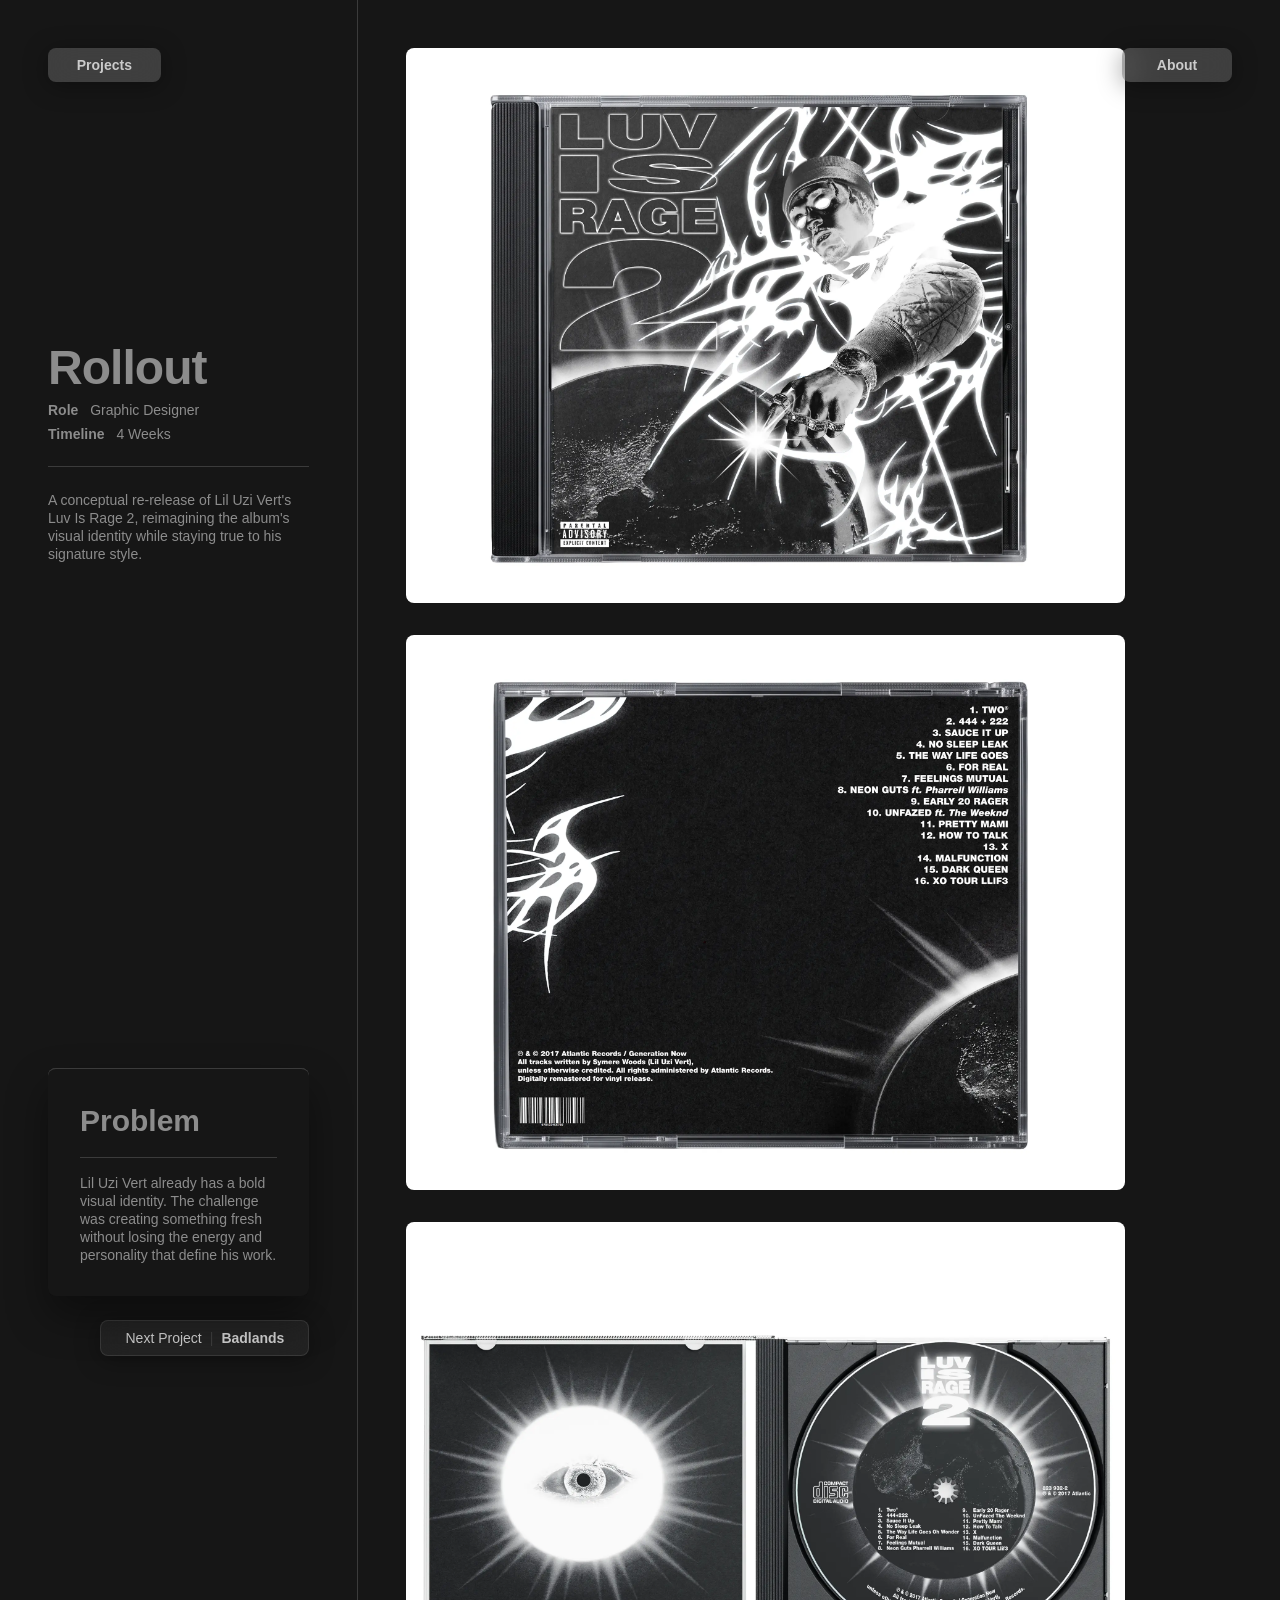
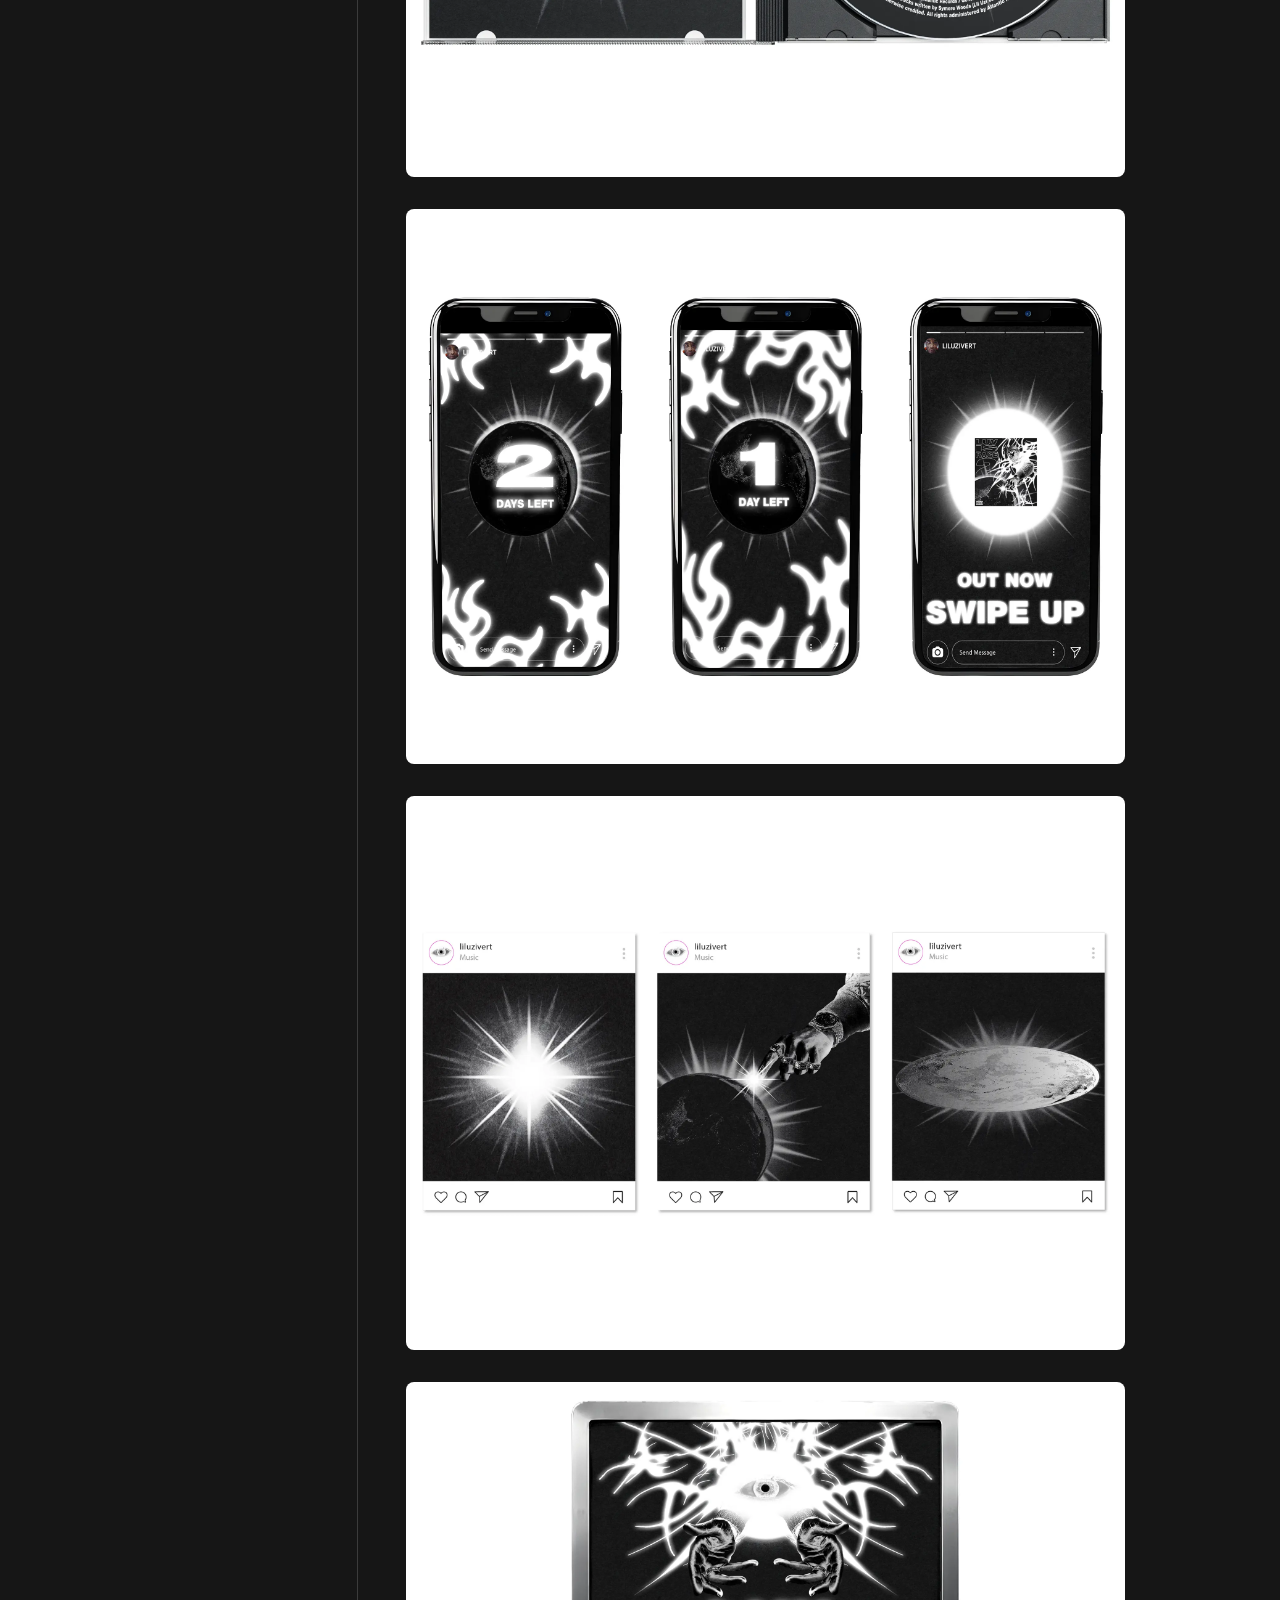
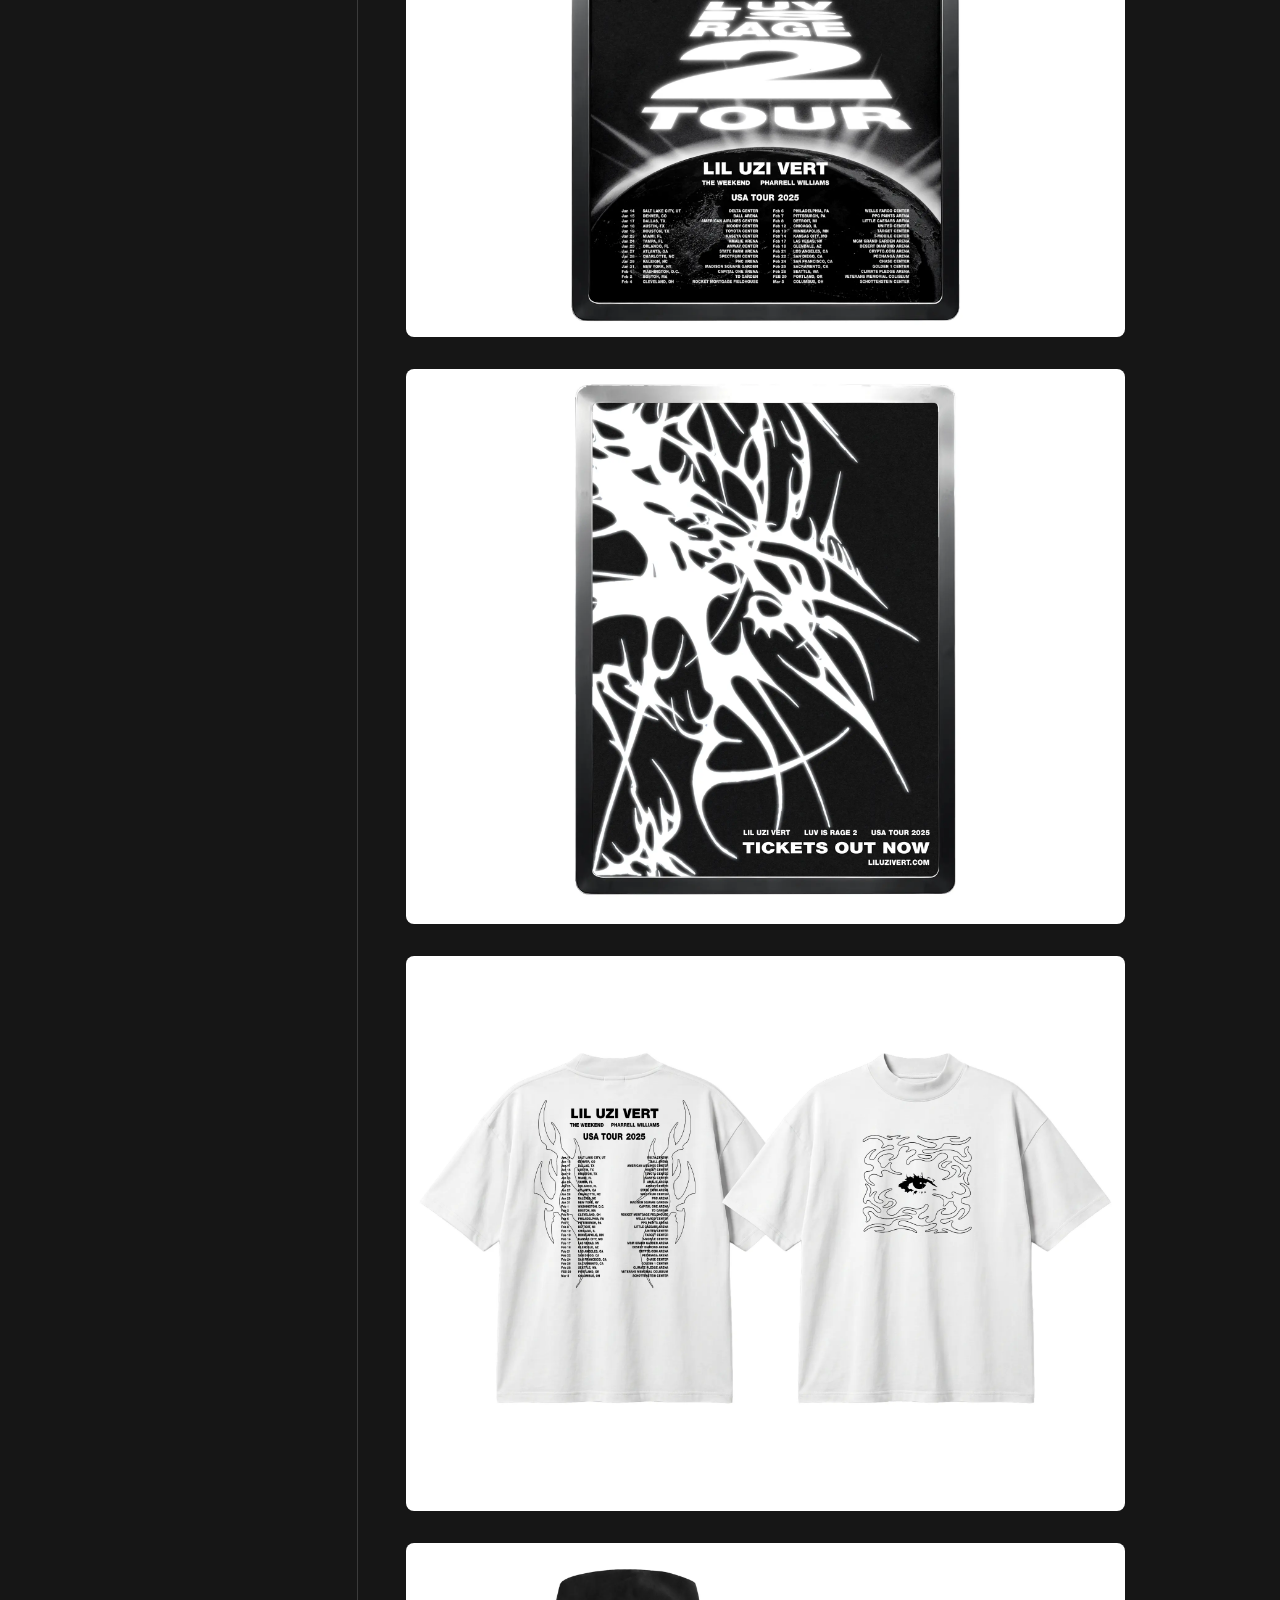
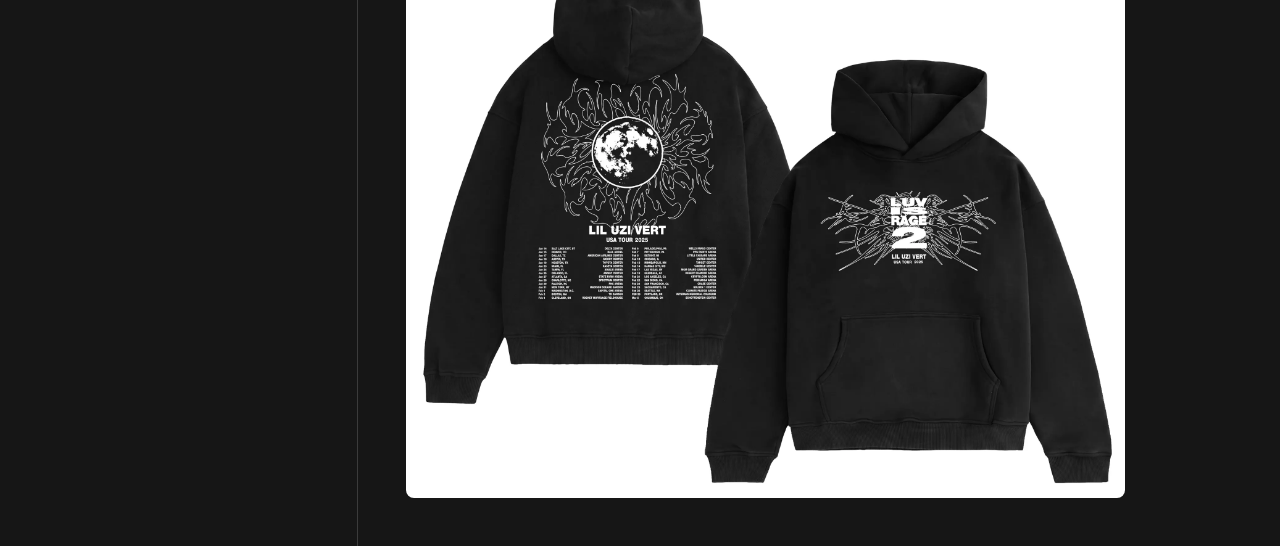
==== commit ed989274: "Add files via upload" ====
--- a/index.html
+++ b/index.html
@@ -17,7 +17,7 @@
     <meta property="og:url" content="https://arevalo.design/index.html" />
     <meta
       property="og:image"
-      content="https://arevalo.design/assets/previews/prefrontmag.jpg"
+      content="https://arevalo.design/assets/previews/prefrontcd.jpg"
     />
 
     <link rel="stylesheet" href="css/style.css" />
--- a/css/style.css
+++ b/css/style.css
@@ -0,0 +1,880 @@
+/* =========================================================
+   DESIGN TOKENS
+   ========================================================= */
+:root {
+  /* Color */
+  --color-bg:        #161616;
+  --color-dark-gray: #3B3B3B;
+  --color-body:      #8C8C8C;
+  --color-light:     #CBCBCB;
+  --color-accent:    #D9D9D9; 
+  --color-orange:    #FF5E00; 
+
+  /* Type: Inter, role-based scale */
+  --font-family: 'Inter', -apple-system, sans-serif;
+
+  --title-weight: 900; --title-size: 48px; --title-lh: 120px;
+  --h1-weight: 800;     --h1-size: 30px;   --h1-lh: 40px;
+  --h2-weight: 600;     --h2-size: 20px;   --h2-lh: 30px;
+  --body-weight: 400;   --body-size: 14px; --body-lh: 18px;
+  --caption-size: 12px; --caption-lh: 20px;
+  --button-weight: 700; --button-size: 14px; --button-lh: 18px;
+
+  /* Spacing — base-8 / base-4 scale */
+  --space-1: 4px;
+  --space-2: 8px;
+  --space-3: 16px;
+  --space-4: 24px;
+  --space-5: 32px;
+  --space-6: 48px;
+  --space-7: 64px;
+  --space-8: 96px;
+
+  --nav-height: 96px;
+  
+}
+/* =========================================================
+   Fonts — self-hosted Inter, no Google Fonts
+   ========================================================= */
+/* inter-regular - latin */
+@font-face {
+  font-display: swap; 
+  font-family: 'Inter';
+  font-style: normal;
+  font-weight: 400;
+  src: url('../assets/fonts/inter-v20-latin-regular.woff2') format('woff2'); 
+}
+/* inter-italic - latin */
+@font-face {
+  font-display: swap; 
+  font-family: 'Inter';
+  font-style: italic;
+  font-weight: 400;
+  src: url('../assets/fonts/inter-v20-latin-italic.woff2') format('woff2'); 
+}
+/* inter-600 - latin */
+@font-face {
+  font-display: swap; 
+  font-family: 'Inter';
+  font-style: normal;
+  font-weight: 600;
+  src: url('../assets/fonts/inter-v20-latin-600.woff2') format('woff2'); 
+}
+/* inter-700 - latin */
+@font-face {
+  font-display: swap; 
+  font-family: 'Inter';
+  font-style: normal;
+  font-weight: 700;
+  src: url('../assets/fonts/inter-v20-latin-700.woff2') format('woff2'); 
+}
+/* inter-800 - latin */
+@font-face {
+  font-display: swap; 
+  font-family: 'Inter';
+  font-style: normal;
+  font-weight: 800;
+  src: url('../assets/fonts/inter-v20-latin-800.woff2') format('woff2'); 
+}
+/* inter-900 - latin */
+@font-face {
+  font-display: swap; 
+  font-family: 'Inter';
+  font-style: normal;
+  font-weight: 900;
+  src: url('../assets/fonts/inter-v20-latin-900.woff2') format('woff2'); 
+}
+
+/* =========================================================
+   RESET / BASE
+   ========================================================= */
+* { margin: 0; padding: 0; box-sizing: border-box; }
+
+html { scroll-behavior: smooth; }
+html.page-about { overflow-y: scroll; }
+body {
+  background: var(--color-bg);
+  color: var(--color-light);
+  font-family: var(--font-family);
+  font-weight: var(--body-weight);
+  font-size: var(--body-size);
+  line-height: var(--body-lh);
+  -webkit-font-smoothing: antialiased;
+}
+
+img { display: block; max-width: 100%; }
+button { font-weight: var(--button-weight); padding: var(--space-2) var(--space-4); border: none; background: none; font-family: inherit; }
+/* Type utility classes */
+.title   { font-weight: var(--title-weight); font-size: var(--title-size); line-height: 1.05; letter-spacing: -0.02em; }
+.h1      { font-weight: var(--h1-weight); font-size: var(--h1-size); line-height: var(--h1-lh); color: var(--color-body); }
+.h2      { font-weight: var(--h2-weight); font-size: var(--h2-size); line-height: var(--h2-lh); color: var(--color-body); }
+.body    { font-weight: var(--body-weight); font-size: var(--body-size); line-height: var(--body-lh); color: var(--color-body); }
+.caption { font-style: italic; font-size: var(--caption-size); line-height: var(--caption-lh); color: var(--color-body); text-transform: uppercase; letter-spacing: 0.08em; }
+/* =========================================================
+    TYPOGRAPHY — text-wrap: pretty / balance
+    ========================================================= */
+.body,
+.hero__sub,
+.about-intro__text {
+
+  text-wrap: pretty;
+}
+.title {
+  text-wrap: balance;
+}
+
+/* =========================================================
+   GLASSMORPHISM — shared utility
+   ========================================================= */
+.glass, .glass-dark {
+  backdrop-filter: blur(16px) saturate(140%);
+  -webkit-backdrop-filter: blur(16px) saturate(140%);
+  box-shadow: 0 4px 24px rgba(0, 0, 0, 0.35);
+}
+.glass {
+  background: rgba(255, 255, 255, 0.06);
+  border: 1px solid rgba(255, 255, 255, 0.10);
+}
+.glass-dark {
+  background: rgba(141, 141, 141, 0.35);
+}
+/* =========================================================
+   TOP NAV
+   ========================================================= */
+.topbar {
+  position: fixed;
+  top: var(--space-6);
+  left: var(--space-6);
+  right: var(--space-6);
+  z-index: 100;
+  display: flex;
+  align-items: flex-start;
+  justify-content: space-between;
+}
+
+
+.tabgroup {
+  
+  display: grid;
+  grid-template-columns: repeat(3, 1fr);
+}
+
+/* The label itself never changes appearance — it's a static toggle handle */
+.tabgroup__label {
+  border-radius: var(--space-2);
+  grid-column: 1; grid-row: 1;
+  font-weight: var(--button-weight);
+  font-size: var(--button-size);
+  line-height: var(--button-lh);
+  color: var(--color-light);
+  padding: var(--space-2) var(--space-2);
+  cursor: pointer;
+  position: relative;
+  z-index: 1;
+  min-width: 110px;
+  text-align: center;
+    transition: border-radius 0.35s ease;
+
+}
+.tabgroup:has(.tabgroup__collapse:not(.collapsed)) .tabgroup__label {
+  border-bottom-left-radius: 0;
+  border-bottom-right-radius: 0;
+}
+/* Collapse wrapper — grid-rows trick animates height smoothly without JS
+   measuring content, and doubles as the "in/out" motion for the toggle. */
+.tabgroup__collapse {
+  display: grid;
+  grid-column: 1 / -1; grid-row: 2;
+  grid-template-rows: 1fr;
+  transition: grid-template-rows 0.35s ease;
+}
+html.tabs-preload-closed .tabgroup__collapse {
+  grid-template-rows: 0fr;
+  opacity: 0;
+}
+.tabgroup__collapse.collapsed {
+  grid-template-rows: 0fr;
+}
+
+/* Background, border, blur all come from .glass (added in HTML) — square
+   corners happen automatically since .glass sets no border-radius. */
+.tabgroup__row {
+  border-radius: var(--space-2);
+  border-top-left-radius: 0;
+  transition: border-radius 0.35s ease;
+  display: grid;
+  overflow: hidden;
+  min-height: 0;
+  grid-template-columns: repeat(3, 1fr);
+}
+.tabgroup__collapse.collapsed .tabgroup__row {
+  visibility: hidden;
+}
+.tab {
+  text-align: center;
+  padding: var(--space-2) var(--space-4);
+  border: none; appearance: none; -webkit-appearance: none;
+  font-weight: var(--button-weight);
+  font-size: var(--button-size);
+  line-height: var(--button-lh);
+  color: var(--color-light);
+  text-decoration: none;
+  display: inline-block;
+  background: transparent;
+  border-right: 1px solid rgba(255, 255, 255, 0.10);
+  transition: background-color 0.2s ease, color 0.2s ease, transform 0.15s ease;
+}
+
+.tab:last-child { border-right: none; }
+
+/* Tiny, subtle interaction cues — not a restyle, just a nudge */
+.tab:hover {
+  background: rgba(255, 255, 255, 0.06);
+  color: var(--color-orange);
+  transform: translateY(-1px);
+}
+.tab:active { transform: translateY(0) scale(0.97); }
+
+.tab--active {
+  color: var(--color-orange);
+}
+
+.btn-about {
+  border-radius: var(--space-2);
+  font-weight: var(--button-weight);
+  font-size: var(--button-size);
+  line-height: var(--button-lh);
+  color: var(--color-light);
+  padding: var(--space-2) var(--space-2);
+  transition: background-color 0.25s ease, transform 0.15s ease;
+  text-decoration: none;
+  display: inline-block;
+  min-width: 110px;
+  text-align: center;
+}
+
+.btn-about:hover {
+  background: rgba(255, 255, 255, 0.10);
+  color: var(--color-orange);
+  transform: translateY(-1px);
+}
+.btn-about:active { transform: scale(0.97); }
+.btn-about--active { color: var(--color-orange); }
+
+/* =========================================================
+   ABOUT PAGE
+   ========================================================= */
+.about-page {
+  min-height: 90vh;
+  display: flex;
+  flex-direction: column;
+  justify-content: center;
+  max-width: 560px;
+  padding: var(--nav-height) var(--space-6) 0;
+}
+
+.about-intro .title { font-weight: var(--title-weight); font-size: var(--title-size); line-height: var(--title-lh);
+  color: var(--color-body); }
+
+.about-intro__text {
+  margin-bottom: var(--space-3);
+  max-width: 480px;
+  font-weight: var(--body-weight);
+  color: var(--color-body);
+}
+
+.about-intro__text:last-of-type {
+  margin-bottom: var(--space-6);
+}
+.about-contact {
+  margin-top: var(--space-7);
+  margin-bottom: var(--space-5);
+  font-weight: var(--button-weight);
+  color: var(--color-body);
+}
+
+.about-contact__label {
+  font-weight: var(--button-weight);
+  color: var(--color-body);
+  margin-right: var(--space-2);
+}
+
+.accent { color: var(--color-light); font-weight: var(--button-weight); }
+
+.link-accent {
+  color: var(--color-orange);
+  font-weight: var(--button-weight);
+  text-decoration: underline;
+}
+
+.link-accent:hover { opacity: 0.85; }
+
+.btn-outline {
+  display: inline-block;
+  border-radius: var(--space-2);
+  font-weight: var(--button-weight);
+  font-size: var(--button-size);
+  line-height: var(--button-lh);
+  color: var(--color-light);
+  padding: var(--space-2) var(--space-5);
+  text-decoration: none;
+  transition: background-color 0.2s ease, transform 0.15s ease;
+}
+
+.btn-outline:hover { 
+  background: rgba(255, 255, 255, 0.10); 
+  transform: translateY(-1px); 
+    color: var(--color-orange);
+
+}
+.btn-outline:active { transform: translateY(0) scale(0.97); }
+
+/* =========================================================
+   SCROLL TO TOP — glass, right side, fades in once you've scrolled
+   ========================================================= */
+.scroll-top {
+  position: fixed;
+  right: var(--space-6);
+  bottom: var(--space-6);
+  z-index: 90;
+  width: 48px;
+  height: 48px;
+  display: flex;
+  align-items: center;
+  justify-content: center;
+  color: var(--color-light);
+  opacity: 0;
+  transform: translateY(12px);
+  pointer-events: none;
+  transition: opacity 0.35s ease, transform 0.35s ease, background-color 0.25s ease;
+}
+
+.scroll-top.visible {
+  opacity: 1;
+  transform: translateY(0);
+  pointer-events: auto;
+}
+
+.scroll-top:hover { background: rgba(255, 255, 255, 0.14); }
+
+.scroll-hint.hidden { opacity: 0; pointer-events: none; }
+
+.scroll-hint:hover { background: rgba(255, 255, 255, 0.14); }
+/* Glass ring — blur + border only, no fill. For non-interactive hints. */
+.glass-ring {
+  background: transparent;
+  backdrop-filter: blur(16px) saturate(140%);
+  -webkit-backdrop-filter: blur(16px) saturate(140%);
+  border: 1px solid rgba(255, 255, 255, 0.10);
+}
+
+/* True hole-punch: layer 1 is a solid opaque fill (the whole circle),
+   layer 2 is the icon shape, "exclude" composite makes their overlap
+   transparent — a real see-through cutout, not just a colored line. */
+.scroll-top {
+    border-radius: var(--space-2);
+
+  position: fixed;
+  right: var(--space-6);
+  bottom: var(--space-6);
+  z-index: 90;
+  width: 48px;
+  height: 48px;
+  display: flex;
+  align-items: center;
+  justify-content: center;
+  color: var(--color-light);
+
+  opacity: 0;
+  transform: translateY(12px);
+  pointer-events: none;
+  transition: opacity 0.35s ease, transform 0.35s ease, background-color 0.25s ease;
+  padding: 0;
+}
+
+.scroll-top.visible {
+  opacity: 1;
+  transform: translateY(0);
+  pointer-events: auto;
+}
+
+.scroll-top:hover { background: rgba(255, 255, 255, 0.14); }
+
+.lightbox__close {
+    border-radius: var(--space-2);
+
+  position: fixed;
+  top: var(--space-6);
+  right: var(--space-6);
+  z-index: 1010;
+  width: 44px;
+  height: 44px;
+  display: flex;
+  align-items: center;
+  justify-content: center;
+  color: var(--color-light);
+  transition: background-color 0.25s ease;
+  padding: 0;
+}
+
+.lightbox__close:hover { background: rgba(255, 255, 255, 0.14); }
+/* =========================================================
+   HERO INTRO — normal document flow now (NOT inside .left-col),
+   so it scrolls away like ordinary content instead of sticking.
+   Only .left-col below it is sticky.
+   ========================================================= */
+.hero-intro {
+  min-height: 90vh;
+  display: flex;
+  flex-direction: column;
+  justify-content: center;
+  max-width: 480px;
+  padding: var(--nav-height) var(--space-6) 0;
+}
+.hero-intro .meta {
+  font-size: var(--body-size);
+  line-height: var(--space-3);
+  color: var(--color-body);
+  margin-bottom: var(--space-2);
+}
+
+.hero-intro .meta-label {
+  font-weight: var(--button-weight);
+  color: var(--color-body);
+  margin-right: var(--space-2);
+}
+.hero-intro__divider {
+  border: none;
+  border-top: 1px solid var(--color-dark-gray);
+  margin: var(--space-3) 0;
+}
+.hero-intro .title   { margin-bottom: var(--space-2); color: var(--color-body); }
+.hero__sub { max-width: 480px; margin-top: var(--space-2); }
+
+/* =========================================================
+   MAIN STAGE — 33 / 67 grid
+   ========================================================= */
+.stage {
+  display: grid;
+  grid-template-columns: 28% 72%;
+  align-items: stretch;
+}
+
+/* Column 1 wrapper: hero-intro (normal flow, scrolls away) stacked
+   above .left-col (sticky). This is what makes them behave
+   differently — only .left-col is pinned. */
+.left-wrap { min-width: 0; border-right: 1px solid var(--color-dark-gray); }
+
+/* ---- Left column: sticky viewport ----
+   top/height are offset by --nav-height so the sticky column
+   settles just below the fixed nav instead of underneath it. */
+.left-col {
+  position: sticky;
+  top: var(--nav-height);
+  height: calc(100vh - var(--nav-height));
+  display: flex;
+  flex-direction: column;
+  justify-content: center;
+  gap: var(--space-4);
+  padding: 0 var(--space-6);
+  overflow: visible; /* passed blocks peek above the stack — don't clip them */
+}
+
+.text-stack {
+  position: relative;
+  width: 100%;
+  display: grid;
+  min-height: 220px;
+  position: relative;
+  width: 100%;
+  display: grid;
+  min-height: 220px;
+  opacity: 0;
+  transition: opacity 0.5s ease;
+}
+
+
+.text-stack.visible { opacity: 1; }
+
+/* Each block occupies the exact same space, stacked on top of one another.
+   Opacity, transform and z-index are set inline by script.js per scroll
+   position — this just handles the shared "card" look and the easing.
+   No border — a soft shadow on the active card carries the depth cue
+   instead of a hard outline. */
+.text-block {
+  grid-column: 1;
+  grid-row: 1;
+  border-radius: var(--space-2);
+  display: flex;
+  flex-direction: column;
+  justify-content: flex-start;
+  gap: 0;
+  padding: var(--space-5);
+  background-color: var(--color-bg);
+  border-top: 1px solid var(--color-dark-gray);
+  opacity: 0;
+  pointer-events: none;
+
+  transition: opacity 0.5s ease, transform 0.5s ease, box-shadow 0.5s ease;
+}
+
+.text-block .caption { margin: 0; }
+.text-block.passed .caption,
+.text-block.passed .h1,
+.text-block.passed .body {
+  opacity: .35 !important;
+}
+
+/* Next Project — sits outside the card stack, bottom-right of the
+   left column. Hidden until script.js adds .visible (once Result
+   is the active card). align-self: flex-end both shrinks it to its
+   own content width AND right-aligns it — .left-col's default
+   stretch behavior is what was making it full-width before. */
+.next-project {
+  display: flex;
+  align-items: center;
+  align-self: flex-end;
+  opacity: 0;
+  transform: translateY(6px);
+  pointer-events: none;
+  transition: opacity 0.6s ease, transform 0.6s ease;
+}
+
+.next-project.visible {
+  opacity: 1;
+  transform: translateY(0);
+  pointer-events: auto;
+}
+
+.next-project__link {
+  border-radius: var(--space-2);
+  display: inline-flex;
+  align-items: center;
+  padding: var(--space-2) var(--space-4);
+  text-decoration: none;
+  transition: background-color 0.2s ease, transform 0.15s ease;
+}
+
+.next-project__link:hover {
+  background: rgba(255, 255, 255, 0.10);
+  transform: translateY(-1px);
+}
+
+.next-project__link:active {
+  transform: translateY(0) scale(0.97);
+}
+
+.next-project__eyebrow {
+  font-weight: var(--body-weight);
+  font-size: var(--button-size);
+  line-height: var(--button-lh);
+  color: var(--color-light);
+  transition: color 0.2s ease;
+}
+
+.next-project__divider {
+  color: var(--color-dark-gray);
+  margin: 0 var(--space-2);
+}
+
+.next-project__name {
+  font-weight: var(--button-weight);
+  font-size: var(--button-size);
+  line-height: var(--button-lh);
+  color: var(--color-light);
+  transition: color 0.2s ease;
+}
+
+.next-project__link:hover .next-project__eyebrow,
+.next-project__link:hover .next-project__name {
+  color: var(--color-orange);
+}
+
+/* Active block: fully opaque, front of the stack, the only one interactive */
+.text-block.active {
+  pointer-events: auto;
+  box-shadow: 0 20px 40px rgba(0, 0, 0, 0.4);
+}
+
+/* Passed blocks: still present, dimmed, peeking out above the active card —
+   clickable to jump back to that part of the gallery. */
+.text-block.passed {
+  pointer-events: auto;
+  cursor: pointer;
+  transition: opacity 0.5s ease, transform 0.5s ease, box-shadow 0.5s ease;
+}
+
+.text-block.passed:hover,
+.text-block.passed:focus-visible {
+  transform: translateY(-4px);
+  box-shadow: 0 16px 32px rgba(0, 0, 0, 0.45);
+  outline: none;
+}
+
+/* ---- Right column: normal document flow, drives the scroll.
+   padding-top clears the fixed nav — this is the only thing now
+   holding the first image down, no more hero pushing it. ---- */
+.right-col {
+  display: flex;
+  flex-direction: column;
+  gap: var(--space-5);
+padding: var(--space-6) var(--space-6) var(--space-6);}
+
+.stage-group {
+  display: flex;
+  flex-direction: column;
+  gap: var(--space-5);
+  padding: var(--space-0) 0;
+}
+.stage-group:first-child { 
+  padding-top: 0; 
+}
+
+.gallery-img {
+  width: 87%;
+  opacity: 0;
+  transform: translateY(24px);
+  transition: opacity 0.7s ease, transform 0.7s ease, filter 0.4s ease;
+}
+.gallery-img,
+.gallery-video {
+  width: 87%;
+  opacity: 0;
+  transform: translateY(24px);
+    border-radius: var(--space-2);
+
+}
+
+.gallery-video.in-view {
+  opacity: 1;
+  transform: translateY(0);
+}
+.gallery-img:hover { filter: brightness(1.05); }
+
+.gallery-img.in-view {
+  opacity: 1;
+  transform: translateY(0);
+}
+
+/* =========================================================
+   FOOTER
+   ========================================================= */
+.footer {
+  padding: 0 0 var(--space-6);
+  text-align: center;
+}
+
+/* =========================================================
+   LIGHTBOX — full-window image popup with click-to-zoom
+   ========================================================= */
+.gallery-img { cursor: zoom-in; }
+
+.lightbox {
+  position: fixed;
+  inset: 0;
+  z-index: 1000;
+  display: flex;
+  align-items: center;
+  justify-content: center;
+  background: rgba(22, 22, 22, 0.92);
+  backdrop-filter: blur(6px);
+  -webkit-backdrop-filter: blur(6px);
+  opacity: 0;
+  visibility: hidden;
+  transition: opacity 0.3s ease, visibility 0s linear 0.3s;
+}
+
+.lightbox.open {
+  opacity: 1;
+  visibility: visible;
+  transition: opacity 0.3s ease, visibility 0s linear 0s;
+}
+
+.lightbox__stage {
+  width: 100%;
+  height: 100%;
+  display: flex;
+  align-items: center;
+  justify-content: center;
+  overflow: auto; /* lets you scroll/pan around once zoomed in */
+  padding: var(--space-8) var(--space-6);
+}
+
+.lightbox__stage img {
+  max-width: 100%;
+  max-height: 85vh;
+  object-fit: contain;
+  border-radius: var(--space-2);
+  cursor: zoom-in;
+  transition: transform 0.35s ease;
+  transform: scale(1);
+}
+
+.lightbox__stage img.zoomed {
+  max-width: none;
+  max-height: none;
+  width: 190%;
+  height: auto;
+  cursor: zoom-out;
+}
+
+.lightbox__close {
+  position: fixed;
+  top: var(--space-6);
+  right: var(--space-6);
+  z-index: 1010;
+  width: 44px;
+  height: 44px;
+  display: flex;
+  align-items: center;
+  justify-content: center;
+  color: var(--color-light);
+  transition: background-color 0.25s ease;
+}
+
+.lightbox__close:hover { background: rgba(255, 255, 255, 0.14); }
+
+.lightbox__hint {
+  border-radius: var(--space-2);
+  position: fixed;
+  bottom: var(--space-4);
+  left: 50%;
+  transform: translateX(-50%);
+  z-index: 1010;
+  padding: var(--space-2) var(--space-4);
+  font-style: normal;
+  color: var(--color-body);
+  pointer-events: none;
+}
+/* =========================================================
+   404 PAGE — same pattern as About, centered instead of left-aligned
+   ========================================================= */
+.error-page {
+  min-height: 80vh;
+  display: flex;
+  flex-direction: column;
+  align-items: center;
+  justify-content: center;
+  text-align: center;
+  padding: var(--nav-height) var(--space-6) 0;
+}
+
+.error-page .caption {
+  margin-bottom: var(--space-3); 
+  font-weight: var(--body-weight);
+  font-size: var(--body-size);
+}
+
+.error-page .title { 
+  margin-bottom: var(--space-4); 
+  color: var(--color-body); 
+}
+
+.error-page__message {
+  max-width: 420px;
+  margin-bottom: var(--space-6);
+}
+
+@view-transition {
+  navigation: auto;
+  ::view-transition-old(root),
+  ::view-transition-new(root) {
+  animation-duration: 0.4s;
+}
+}
+
+/* =========================================================
+   RESPONSIVE — mobile: drop sticky stacking, read top to bottom
+   ========================================================= */
+@media (max-width: 860px) {
+  .stage { grid-template-columns: 1fr; }
+
+  /* These wrappers exist purely for the desktop sticky trick — on mobile
+     they "disappear" from layout so their children can be reordered and
+     interleaved directly against the gallery sections below. */
+  .left-wrap,
+  .left-col,
+  .text-stack,
+  .right-col {
+    display: contents;
+  }
+.about-page {
+  justify-content: flex-start;
+  padding-top: calc(var(--nav-height) + var(--space-6));
+}
+  .hero-intro { order: 1; min-height: 0; padding: calc(var(--nav-height) + var(--space-4)) var(--space-6) var(--space-4); }
+
+.stage-group { display: contents; }
+.next-project {
+  justify-self: center;
+}
+.gallery-img,
+.gallery-video {
+  width: calc(100% - (var(--space-4) * 2));
+  margin: 0 var(--space-4) var(--space-5);
+}
+.stage-group[data-stage="0"] .gallery-img:first-child { order: 2; margin-top: 0; }
+.text-block[data-index="0"] { order: 3; }
+.stage-group[data-stage="0"] .gallery-img:not(:first-child) { order: 4; }
+.text-block[data-index="1"] { order: 5; }
+.stage-group[data-stage="1"] .gallery-img { order: 6; }
+.text-block[data-index="2"] { order: 7; }
+.stage-group[data-stage="2"] .gallery-img,.gallery-video { order: 8; }
+.next-project { order: 9; padding: 0 var(--space-6) var(--space-6); }
+ .topbar {
+  top: var(--space-4);
+  left: var(--space-4);
+  right: var(--space-4);
+}
+.lightbox__hint {
+  display: none;
+}
+.text-block.passed {
+  pointer-events: auto;
+  cursor: pointer;
+  box-shadow: 0 12px 24px rgba(0, 0, 0, 0.35);
+  transition: opacity 0.5s ease, transform 0.5s ease, box-shadow 0.5s ease;
+} .text-block.passed .caption,
+.text-block.passed .h1,
+.text-block.passed .body {
+  opacity: 1 !important;
+}
+.text-block {
+  grid-column: auto;
+  grid-row: auto;
+  position: relative;
+  inset: auto;
+  opacity: 1 !important;
+  transform: none !important;
+  padding: var(--space-4) var(--space-6);
+  margin-bottom: var(--space-6);
+  border: none;
+  border-top: 1px solid var(--color-dark-gray);
+}
+
+  .text-block.active,
+  .text-block.passed { background-color: transparent; border-top: 1px solid var(--color-dark-gray); }
+
+ .tabgroup__label, .btn-about, .tabgroup__label { padding-left: var(--space-3); padding-right: var(--space-3); }
+  .tabgroup__row {
+    grid-template-columns: 1fr;
+  }
+.tabgroup__collapse {
+  width: 208px;
+}
+
+ .tab {
+  border-right: none;
+  border-bottom: 1px solid rgba(255, 255, 255, 0.10);
+  text-align: left;
+  padding: var(--space-3) var(--space-4);
+}
+
+  .tab:last-child {
+    border-bottom: none;
+  }
+.tabgroup__label,
+.btn-about {
+  min-width: var(--space-8);
+  text-align: center;
+}}
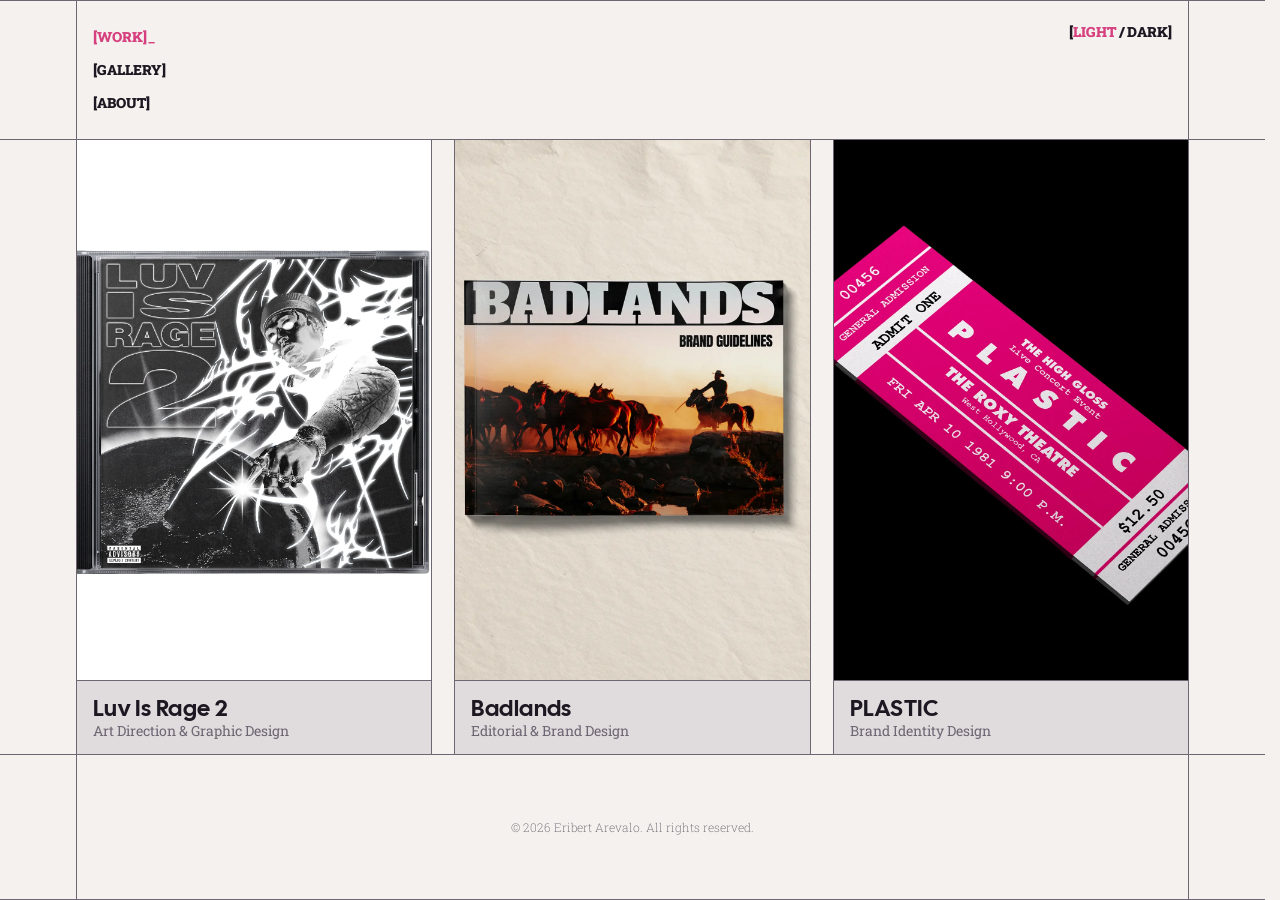
==== commit c4ffb9bb: "Add files via upload" ====
--- a/index.html
+++ b/index.html
@@ -1,233 +1,177 @@
 <!doctype html>
 <html lang="en">
   <head>
-    <meta charset="UTF-8" />
-    <meta name="viewport" content="width=device-width, initial-scale=1.0" />
-    <title>Rollout — arevalo.design</title>
-
     <meta
       name="description"
       content="Eribert Arevalo — Graphic Designer specializing in visual identity, branding, and typography."
     />
-    <meta property="og:title" content="Rollout — arevalo.design" />
+    <link rel="canonical" href="https://arevalo.design/" />
+    <meta property="og:type" content="website" />
+    <meta property="og:title" content="Eribert Arevalo — Graphic Designer" />
     <meta
       property="og:description"
-      content="Brand identity and visual design for Album Rollout."
+      content="Selected work: three brand and visual-design projects."
     />
-    <meta property="og:url" content="https://arevalo.design/index.html" />
+    <meta property="og:url" content="https://arevalo.design/" />
     <meta
       property="og:image"
       content="https://arevalo.design/assets/previews/prefrontcd.jpg"
     />
-
+    <meta
+      property="og:image:alt"
+      content="CD cover artwork from the Luv Is Rage 2 album reimagining."
+    />
+    <meta name="twitter:card" content="summary_large_image" />
     <link rel="stylesheet" href="css/style.css" />
     <link rel="icon" href="assets/favicon/favicon.svg" type="image/svg+xml" />
     <link rel="apple-touch-icon" href="assets/favicon/apple-touch-icon.png" />
+
+    <script>
+      (function () {
+        var r = document.documentElement;
+        r.classList.add("js");
+        try {
+          if (localStorage.getItem("theme") === "dark")
+            r.classList.add("theme-dark");
+        } catch (e) {}
+      })();
+    </script>
   </head>
   <body>
-    <nav class="topbar">
-      <div class="tabgroup">
-        <button
-          class="glass-dark tabgroup__label"
-          id="tabToggle"
-          type="button"
-          aria-expanded="false"
+    <a class="skip-link h2" href="#main">[Skip to content]</a>
+    <div class="sheet">
+      <header class="site-header">
+        <div class="cell border-r"></div>
+        <div class="hero">
+          <nav class="hero-nav" aria-label="Primary">
+            <a class="h2" href="/" aria-current="page">[Work]</a>
+            <a class="h2" href="/gallery/">[Gallery]</a>
+            <a class="h2" href="/about/">[About]</a>
+          </nav>
+          <button
+            class="theme-switch h2"
+            type="button"
+            aria-pressed="false"
+            aria-label="Switch to dark mode"
+          >
+            [<span class="opt opt-light">Light</span> /
+            <span class="opt opt-dark">Dark</span>]
+          </button>
+        </div>
+        <div class="cell border-l"></div>
+      </header>
+      <main class="frame" id="main" tabindex="-1">
+        <h1 class="sr-only">Eribert Arevalo, graphic designer</h1>
+        <div
+          class="cell border-l border-b"
+          style="grid-column: 7; grid-row: 1"
+        ></div>
+
+        <!-- ROWS 2-3: cards + gaps  -->
+        <div class="cell border-r" style="grid-column: 1; grid-row: 2"></div>
+        <div
+          class="cell border-r border-b"
+          style="grid-column: 1; grid-row: 3"
+        ></div>
+
+        <a
+          class="card card-1 reveal"
+          href="/rollout/"
+          style="grid-column: 2; grid-row: 2 / 4"
         >
-          Projects
-        </button>
-
-        <div class="tabgroup__collapse collapsed" id="tabCollapse">
-          <div class="glass tabgroup__row">
-            <a class="tab tab--active" href="index.html">Rollout</a>
-            <a class="tab" href="badlands.html">Badlands</a>
-            <a class="tab" href="newwave.html">Newwave</a>
-          </div>
-        </div>
-      </div>
-
-      <a class="glass-dark btn-about" href="about.html">About</a>
-    </nav>
-
-    <button
-      class="glass scroll-top"
-      id="scrollTopBtn"
-      type="button"
-      aria-label="Scroll to top"
-    >
-      <svg
-        width="20"
-        height="20"
-        viewBox="0 0 24 24"
-        fill="none"
-        xmlns="http://www.w3.org/2000/svg"
-      >
-        <path
-          d="M12 19V5M12 5L5 12M12 5L19 12"
-          stroke="currentColor"
-          stroke-width="3"
-          stroke-linecap="round"
-          stroke-linejoin="round"
-        />
-      </svg>
-    </button>
-
-    <div class="scroll-hint" id="scrollHint" aria-hidden="true"></div>
-
-    <main class="stage">
-      <!-- Left wrap: hero-intro scrolls away normally, .left-col sticks
-         below it once you scroll past it. -->
-      <div class="left-wrap">
-        <div class="hero-intro">
-          <h1 class="title">Rollout</h1>
-          <p class="meta">
-            <span class="meta-label">Role</span> Graphic Designer
-          </p>
-          <p class="meta"><span class="meta-label">Timeline</span> 4 Weeks</p>
-          <hr class="hero-intro__divider" />
-          <p class="body hero__sub">
-            A conceptual re-release of Lil Uzi Vert's Luv Is Rage 2, reimagining
-            the album's visual identity while staying true to his signature
-            style.
-          </p>
-        </div>
-
-        <div class="left-col">
-          <div class="text-stack">
-            <article class="text-block active" data-index="0">
-              <h2 class="h1">Problem</h2>
-              <hr class="hero-intro__divider" />
-              <p class="body">
-                Lil Uzi Vert already has a bold visual identity. The challenge
-                was creating something fresh without losing the energy and
-                personality that define his work.
-              </p>
-            </article>
-
-            <article class="text-block" data-index="1">
-              <h2 class="h1">Solution</h2>
-              <hr class="hero-intro__divider" />
-              <p class="body">
-                I pushed the alien and surreal themes even further, making them
-                the foundation of the visual system instead of just supporting
-                graphics.
-              </p>
-            </article>
-
-            <article class="text-block" data-index="2">
-              <h2 class="h1">Result</h2>
-              <hr class="hero-intro__divider" />
-              <p class="body">
-                The concept carried across every asset, creating a consistent
-                visual language from the album cover to the promotional
-                materials.
-              </p>
-            </article>
+          <div class="card__media">
+            <img
+              src="assets/uzi/fronttest.jpg"
+              alt="CD cover artwork from the Luv Is Rage 2 album reimagining"
+              loading="lazy"
+            />
           </div>
 
-          <div class="next-project" id="nextProject">
-            <a class="glass next-project__link" href="badlands.html">
-              <span class="next-project__eyebrow">Next Project</span>
-              <span class="next-project__divider">|</span>
-              <span class="next-project__name">Badlands</span>
-            </a>
+          <div class="card__label border-b">
+            <span class="card__meta">
+              <span class="card__name h1">Luv Is Rage 2 </span>
+              <span class="card__role body"
+                >Art Direction &amp; Graphic Design
+              </span>
+            </span>
           </div>
+        </a>
+
+        <div
+          class="cell border-l border-r"
+          style="grid-column: 3; grid-row: 2"
+        ></div>
+        <div
+          class="cell border-l border-r border-b"
+          style="grid-column: 3; grid-row: 3"
+        ></div>
+
+        <a
+          class="card card-2 reveal"
+          href="/badlands/"
+          style="grid-column: 4; grid-row: 2 / 4"
+        >
+          <div class="card__media">
+            <img
+              src="assets/badlands/brandguidefront.webp"
+              alt="Cover of the Badlands brand guide"
+              loading="lazy"
+            />
+          </div>
+
+          <div class="card__label border-b">
+            <span class="card__meta">
+              <span class="card__name h1">Badlands</span>
+              <span class="card__role body">Editorial &amp; Brand Design</span>
+            </span>
+          </div>
+        </a>
+
+        <div
+          class="cell border-l border-r"
+          style="grid-column: 5; grid-row: 2"
+        ></div>
+        <div
+          class="cell border-l border-r border-b"
+          style="grid-column: 5; grid-row: 3"
+        ></div>
+
+        <a
+          class="card card-6 reveal"
+          href="/plastic/"
+          style="grid-column: 6; grid-row: 2 / 4"
+        >
+          <div class="card__media">
+            <img
+              src="assets/newwave/ticket.webp"
+              alt="Ticket design from the PLASTIC brand identity"
+              loading="lazy"
+            />
+          </div>
+
+          <div class="card__label border-b">
+            <span class="card__meta">
+              <span class="card__name h1">PLASTIC</span>
+              <span class="card__role body">Brand Identity Design</span>
+            </span>
+          </div>
+        </a>
+
+        <div class="cell border-l" style="grid-column: 7; grid-row: 2"></div>
+        <div
+          class="cell border-l border-b"
+          style="grid-column: 7; grid-row: 3"
+        ></div>
+
+        <!-- ROW 4: footer -->
+        <div class="cell border-r" style="grid-column: 1; grid-row: 4"></div>
+        <div class="footer" style="grid-row: 4">
+          © 2026 Eribert Arevalo. All rights reserved.
         </div>
-      </div>
+        <div class="cell border-l" style="grid-column: 7; grid-row: 4"></div>
+      </main>
+    </div>
 
-      <div class="right-col">
-        <section class="stage-group" data-stage="0">
-          <img
-            class="gallery-img reveal"
-            src="assets/uzi/front.webp"
-            alt="front-cover"
-            loading="lazy"
-          />
-          <img
-            class="gallery-img reveal"
-            src="assets/uzi/backcd.webp"
-            alt="back-cover"
-            loading="lazy"
-          />
-          <img
-            class="gallery-img reveal"
-            src="assets/uzi/opencd.webp"
-            alt="open-cd"
-            loading="lazy"
-          />
-          <img
-            class="gallery-img reveal"
-            src="assets/uzi/stories.webp"
-            alt="instagram-countdown"
-            loading="lazy"
-          />
-        </section>
-
-        <section class="stage-group" data-stage="1">
-          <img
-            class="gallery-img reveal"
-            src="assets/uzi/posts.webp"
-            alt="instagram-posts"
-            loading="lazy"
-          />
-          <img
-            class="gallery-img reveal"
-            src="assets/uzi/poster1.webp"
-            alt="tour-poster"
-            loading="lazy"
-          />
-          <img
-            class="gallery-img reveal"
-            src="assets/uzi/poster2.webp"
-            alt="ticket-poster"
-            loading="lazy"
-          />
-        </section>
-
-        <section class="stage-group" data-stage="2">
-          <img
-            class="gallery-img reveal"
-            src="assets/uzi/shirt.webp"
-            alt="Rollout gallery image 8"
-            loading="lazy"
-          />
-          <img
-            class="gallery-img reveal"
-            src="assets/uzi/hoodie.webp"
-            alt="Rollout gallery image 9"
-            loading="lazy"
-          />
-        </section>
-      </div>
-    </main>
-
-    <!-- ===== Image lightbox: click any gallery image to open ===== -->
-    <div class="lightbox" id="lightbox" aria-hidden="true">
-      <button
-        class="glass lightbox__close"
-        id="lightboxClose"
-        type="button"
-        aria-label="Close"
-      >
-        <svg
-          width="18"
-          height="18"
-          viewBox="0 0 24 24"
-          fill="none"
-          xmlns="http://www.w3.org/2000/svg"
-        >
-          <path
-            d="M5 5L19 19M19 5L5 19"
-            stroke="currentColor"
-            stroke-width="2.5"
-            stroke-linecap="round"
-          />
-        </svg>
-      </button>
-      <p class="glass lightbox__hint">Click image to zoom</p>
-      <div class="lightbox__stage" id="lightboxStage">
-        <img id="lightboxImg" src="" alt="" />
-      </div>
-    </div>
     <script src="js/script.js"></script>
   </body>
 </html>
--- a/css/style.css
+++ b/css/style.css
@@ -1,880 +1,901 @@
 /* =========================================================
-   DESIGN TOKENS
+   arevalo.design — global styles
    ========================================================= */
 :root {
-  /* Color */
-  --color-bg:        #161616;
-  --color-dark-gray: #3B3B3B;
-  --color-body:      #8C8C8C;
-  --color-light:     #CBCBCB;
-  --color-accent:    #D9D9D9; 
-  --color-orange:    #FF5E00; 
-
-  /* Type: Inter, role-based scale */
-  --font-family: 'Inter', -apple-system, sans-serif;
-
-  --title-weight: 900; --title-size: 48px; --title-lh: 120px;
-  --h1-weight: 800;     --h1-size: 30px;   --h1-lh: 40px;
-  --h2-weight: 600;     --h2-size: 20px;   --h2-lh: 30px;
-  --body-weight: 400;   --body-size: 14px; --body-lh: 18px;
-  --caption-size: 12px; --caption-lh: 20px;
-  --button-weight: 700; --button-size: 14px; --button-lh: 18px;
-
-  /* Spacing — base-8 / base-4 scale */
+  /* Colors */
+  --color-paper:    #F4F1EE;
+  --color-ink:      #1C1822;
+  --color-hairline: #E0DBDD;
+  --color-eggplant: #3A2C46;
+  --color-slate:    #6E6673;
+  --color-fuchsia:  #D6407E;
+
+  --line: 1px solid var(--color-slate);
+
+  /* Typography */
+  --font-display: 'Cal Sans', system-ui, sans-serif;
+  --font-text:    'Roboto Slab', system-ui, serif;
+
+  --title-weight: 400;  --title-size: 36px;                     --title-lh: 1.05; --title-ls: -0.02em;
+  --h1-weight:    400;  --h1-size: 22.5px;                      --h1-lh: 1;       --h1-ls: 0.02em;
+  --h2-weight:    900;  --h2-size: 14px;                        --h2-lh: 1.2;     --h2-ls: -0.0em;
+  --body-weight:  400;  --body-size: 14px;                      --body-lh: 1.4;   --body-ls: -0.0em;
+  --thin-weight:200;  --thin-size: 12px;                    --thin-lh: 1.4; --thin-ls: 0;
+
+  /* Spacing */
   --space-1: 4px;
   --space-2: 8px;
   --space-3: 16px;
   --space-4: 24px;
   --space-5: 32px;
   --space-6: 48px;
-  --space-7: 64px;
   --space-8: 96px;
-
-  --nav-height: 96px;
+  --space-12: 240px;
+
+  /* Layout */
+--frame-pad: 6vw; /* Increased from var(--space-8). Try 15vw, 20vw, or 250px */
+  --card-gap:  var(--space-4);
+  --hero-h:    200px;
+}
+
+@font-face { font-family:'Cal Sans';  src:url('../assets/fonts/cal-sans-v2-latin-regular.woff2')    format('woff2'); font-weight:400; font-style:normal; font-display:swap; }
+@font-face { font-family:'Roboto Slab'; src:url('../assets/fonts/roboto-slab-v36-latin-900.woff2')  format('woff2'); font-weight:900; font-style:normal; font-display:swap; }
+@font-face { font-family:'Roboto Slab'; src:url('../assets/fonts/roboto-slab-v36-latin-600.woff2')   format('woff2'); font-weight:600; font-style:normal; font-display:swap; }
+@font-face { font-family:'Roboto Slab'; src:url('../assets/fonts/roboto-slab-v36-latin-regular.woff2') format('woff2'); font-weight:400; font-style:normal; font-display:swap; }
+@font-face { font-family:'Roboto Slab'; src:url('../assets/fonts/roboto-slab-v36-latin-200.woff2') format('woff2'); font-weight:200; font-style:normal; font-display:swap; }
+
+* { margin:0; padding:0; box-sizing:border-box; }
+html { -webkit-text-size-adjust: 100%; overflow-y: scroll; scrollbar-gutter: stable; }
+body {
+  min-height: 100vh; background: var(--color-paper); color: var(--color-ink);
+  font-family: var(--font-text); font-weight: var(--body-weight);
+  font-size: var(--body-size); line-height: var(--body-lh);
+  -webkit-font-smoothing: antialiased;
+}
+img { display:block; max-width:100%; height:auto; }
+a { color:inherit; text-decoration:none; }
+a:focus-visible { outline:2px solid var(--color-fuchsia); outline-offset:3px; }
+
+.title  { font-family:var(--font-display); font-weight:var(--title-weight);  font-size:var(--title-size);  line-height:var(--title-lh);  letter-spacing:var(--title-ls); }
+.h1     { font-family:var(--font-display); font-weight:var(--h1-weight);     font-size:var(--h1-size);     line-height:var(--h1-lh);     letter-spacing:var(--h1-ls); }
+.h2     { font-family:var(--font-text);    font-weight:var(--h2-weight);     font-size:var(--h2-size);     line-height:var(--h2-lh);     letter-spacing:var(--h2-ls); }
+.thin { font-family:var(--font-text);    font-weight:var(--thin-weight); font-size:var(--thin-size); line-height:var(--thin-lh); letter-spacing:var(--thin-ls); font-style:normal; }
+
+/* --- MASTER LAYOUT --- */
+.sheet { width: 100%; min-height: 100vh; display: flex; flex-direction: column; }
+.frame {
+  display: grid; 
+  flex-grow: 1;
+  grid-template-columns: var(--frame-pad) minmax(0, 1fr) var(--card-gap) minmax(0, 1fr) var(--card-gap) minmax(0, 1fr) var(--frame-pad);
+  grid-template-rows: var(--hero-h) auto auto 1fr; /* First value locks to 700px */
+  border-top: var(--line); border-bottom: var(--line);
+}
+.frame > * { background: var(--color-paper); }
+
+/* --- EXPLICIT BORDERS --- */
+.border-b { border-bottom: var(--line); }
+.border-r { border-right: var(--line); }
+.border-l { border-left: var(--line); }
+
+/* --- HERO SECTION --- */
+.hero { display: flex; justify-content: space-between; align-items: flex-start; }
+.hero-nav { display: flex; flex-direction: column; gap: var(--space-2); padding: var(--space-4) var(--space-3); }
+.hero-nav a {
+  display: inline-block;
+  width: fit-content;            /* keep — stops full-row stretch */
+  padding: var(--space-2) var(--space-3);
+  margin: calc(var(--space-1) * -1) calc(var(--space-3) * -1);
+  text-transform: uppercase; 
+}
+
+.hero-nav a:hover, .hero-nav a:focus-visible, .hero-nav a[aria-current="page"] { color: var(--color-fuchsia); }
+.hero-title { text-align: right; padding: var(--space-4) var(--space-3); }
+
+/* --- CARDS & IMAGES --- */
+.card { 
+  display: grid; 
+  grid-template-rows: subgrid; 
+  position: relative; 
+  text-decoration: none;
+  min-width: 0; /* Forces CSS Grid to respect column width */
+
+  --hover-thickness: 2px; 
+}
+
+/* Corner crop-marks (reticle) drawn on hover — four L brackets */
+.card::after {
+  content: '';
+  position: absolute;
+  inset: 0;
+  z-index: 10;
+  pointer-events: none;
+  --l: 20px; --t: 5px; --i: 10px; --c: var(--color-fuchsia);
+  background:
+    linear-gradient(var(--c), var(--c)) left  var(--i) top    var(--i) / var(--l) var(--t),
+    linear-gradient(var(--c), var(--c)) left  var(--i) top    var(--i) / var(--t) var(--l),
+    linear-gradient(var(--c), var(--c)) right var(--i) top    var(--i) / var(--l) var(--t),
+    linear-gradient(var(--c), var(--c)) right var(--i) top    var(--i) / var(--t) var(--l),
+    linear-gradient(var(--c), var(--c)) left  var(--i) bottom var(--i) / var(--l) var(--t),
+    linear-gradient(var(--c), var(--c)) left  var(--i) bottom var(--i) / var(--t) var(--l),
+    linear-gradient(var(--c), var(--c)) right var(--i) bottom var(--i) / var(--l) var(--t),
+    linear-gradient(var(--c), var(--c)) right var(--i) bottom var(--i) / var(--t) var(--l);
+  background-repeat: no-repeat;
+  opacity: 0;
+  transition: opacity .18s ease;
+}
+.card:hover::after, .card:focus-visible::after {
+  opacity: 1;
+}
+
+.card__media { 
+  height: 60vh; /* Always takes up 60% of the screen height */
+  width: 100%; 
+  position: relative; 
+  overflow: hidden; 
+}
+
+.card__media img { 
+  position: absolute; 
+  top: 0; 
+  left: 0; 
+  width: 100%; 
+  height: 100%; 
+  object-fit: cover; /* Ensures the image crops beautifully inside the tall box */
+}
+.card__index { color: var(--color-slate); }
+/* --- ALIGNMENT & BACKGROUND --- */
+.card__label {
+  border-top: var(--line);
+  display: flex; 
+  align-items: flex-start; /* Forces both text blocks to bottom-align */
+  justify-content: space-between;
+  padding: var(--space-3); 
+  background: var(--color-hairline);
+  min-width: 0; /* Stops the flexbox from forcing the grid to expand */
+  gap: var(--space-2);
+}
+
+.card__name {
+  min-width: 0;
+  /* remove line-height: 0.85 and margin-bottom: -0.05em */
+}
+
+.card__meta {
+  display: flex;
+  flex-direction: column;
+  align-items: flex-start;   /* was flex-end — you want name/role left-aligned */
+  gap: var(--space-1);       /* the space between name and role — tweak this */
+  white-space: nowrap;
+}
+
+.card__role, .card__time { 
+  line-height: 1;
+  color: var(--color-slate);
+ }
+.footer {
+  font-weight: var(--thin-weight);
+  font-size: var(--thin-size);
+  line-height: var(--body-lh);
+  grid-column: 2 / 7; 
+  background-color: var(--color-paper);
+  position: relative;
+  z-index: 20; 
+  display: flex;
+  align-items: center;
+  justify-content: center;
+  padding: var(--space-4); 
+  color: var(--color-slate);
+}
+/* =========================================================
+   SITE HEADER — shared by every page. Sticky; hides on scroll down,
+   returns on scroll up and at the top (JS toggles .is-hidden).
+   Height = the nav's natural height, same as the gallery's old hero.
+   ========================================================= */
+.site-header {
+  position: sticky; top: 0; z-index: 60;
+  display: grid;
+  grid-template-columns: var(--frame-pad) minmax(0, 1fr) var(--card-gap) minmax(0, 1fr) var(--card-gap) minmax(0, 1fr) var(--frame-pad);
+  background: var(--color-paper);
+  border-top: var(--line); border-bottom: var(--line);
+  transition: transform .35s cubic-bezier(.2, .7, .2, 1), background-color .3s ease, border-color .3s ease;
+}
+.site-header.is-hidden { transform: translateY(-101%); }
+.site-header > .cell:first-child { grid-column: 1; }
+.site-header > .hero { grid-column: 2 / 7; }
+.site-header > .cell:last-child { grid-column: 7; }
+
+/* the header replaces row 1 of every frame, so collapse that row and drop the doubled top line */
+.site-header + .frame, .site-header + .g-frame { border-top: 0; }
+.site-header + .frame { grid-template-rows: 0 auto auto 1fr; }
+.site-header + .proj-frame { grid-template-rows: 0 auto auto auto; }
+
+
+@media (max-width: 760px) {
+  .site-header { display: block; border-top: 0; }
+}
+@media (prefers-reduced-motion: reduce) {
+  .site-header { transition: none; }
+}
+/* =========================================================
+   KEYBOARD FOCUS — fuchsia, no box
+   Text controls turn fuchsia (same as hover); picture tiles keep their
+   fuchsia corner brackets; plain images get a thin fuchsia outline.
+   ========================================================= */
+.hero-nav a:focus-visible,
+.theme-switch:focus-visible,
+.about__link:focus-visible,
+.about__resume:focus-visible,
+.proj-next:focus-visible,
+.acc-head:focus-visible,
+.lightbox button:focus-visible { outline: none; color: var(--color-fuchsia); }
+
+.acc-head:focus-visible { opacity: 1; }
+.card:focus-visible,
+.g-item:focus-visible { outline: none; }          /* the corner brackets already show focus */
+
+.shot img:focus-visible,
+.lightbox--shot .lightbox__media img:focus-visible { outline: 2px solid var(--color-fuchsia); outline-offset: -2px; }
+
+
+/* =========================================================
+   PROJECT PAGES — ARTICLE LAYOUT.
+   REPLACE the whole "===== PROJECT PAGE =====" block (from that comment through
+   its @media (prefers-reduced-motion) block) with this. Rows: hero / double / text / triple.
+   ========================================================= */
+.art-frame { display: flex; flex-direction: column; }
+.row { display: grid; border-bottom: var(--line); }
+.row > * { background: var(--color-paper); min-width: 0; }
+.row--hero, .row--triple { grid-template-columns: var(--frame-pad) minmax(0, 1fr) var(--card-gap) minmax(0, 1fr) var(--card-gap) minmax(0, 1fr) var(--frame-pad); }
+.row--double { grid-template-columns: var(--frame-pad) minmax(0, 1fr) var(--card-gap) minmax(0, 1fr) var(--frame-pad); }
+.row--text   { grid-template-columns: var(--frame-pad) minmax(0, 1fr) var(--frame-pad); }
+.row--hero > .shot { grid-column: span 3; }
+.row--text > .footer { grid-column: 2; }
+
+/* text blocks */
+.art-text { padding: var(--space-5) var(--space-4); }
+.art-text--hero { display: flex; flex-direction: column; justify-content: center; padding-left: var(--space-3); }
+.art-meta { display: flex; flex-direction: column; gap: var(--space-2); }
+.art-meta .title { margin-bottom: var(--space-3); }
+.art-meta__list { display: grid; grid-template-columns: max-content 1fr; column-gap: var(--space-4); row-gap: var(--space-2); }
+.art-meta__list dd { margin: 0; }
+.art-text--center { display: flex; flex-direction: column; align-items: center; justify-content: center; padding: var(--space-8) var(--space-4); text-align: left; }
+.art-text--center > * { width: min(100%, 60ch); }
+.art-text--center .h2 { margin-bottom: var(--space-2); }
+.art-text--center .body { margin: 0; }
+
+/* figures: same shape across a row so heights always match (pictures cropped to fit; the popup shows them whole) */
+.shot { margin: 0; display: flex; flex-direction: column; }
+.shot img, .shot__media { flex: none; }
+.shot img { display: block; width: 100%; height: auto; aspect-ratio: 5 / 4; object-fit: cover; background: var(--color-hairline); cursor: zoom-in; }
+.row--hero .shot img { aspect-ratio: 4 / 3; }
+.shot__media { position: relative; }
+.shot__media video { display: block; width: 100%; aspect-ratio: 5 / 4; object-fit: cover; background: var(--color-hairline); }
+.shot__cap { font-weight: var(--thin-weight); font-size: var(--thin-size); padding: var(--space-2) var(--space-3); background: var(--color-hairline); color: var(--color-ink); text-align: center; border-top: var(--line); flex: 1 1 auto; display: flex; align-items: center; justify-content: center;}
+
+/* lazy load: figure fades, picture lifts inside its frame (row lines never move) */
+html.js .row .shot.reveal { opacity: 0; overflow: hidden; transition: opacity .7s ease, background-color .3s ease, color .3s ease, border-color .3s ease; }
+html.js .row .shot.reveal img { transform: translate3d(0, 24px, 0); transition: transform .7s cubic-bezier(.2, .7, .2, 1); will-change: transform; }
+html.js .row .shot.reveal.in-view { opacity: 1; }
+html.js .row .shot.reveal.in-view img { transform: translate3d(0, 0, 0); }
+
+/* next project band */
+.proj-next { display: flex; align-items: center; justify-content: center; gap: var(--space-3); padding: var(--space-6) var(--space-4); }
+.proj-next__name { font-family: var(--font-display); font-weight: var(--h1-weight); font-size: var(--h1-size); line-height: 1; letter-spacing: var(--h1-ls); }
+.proj-next:hover, .proj-next:focus-visible { color: var(--color-fuchsia); }
+.row--triple:has(> .art-text) .shot img { flex: 1 1 auto; min-height: 0; }
+.row--triple:has(> .art-text) .shot__cap { flex: none; }
+.row--triple > .art-text--center { align-items: flex-start; }
+
+/* mobile: one column, a line under every section, text before its images */
+@media (max-width: 760px) {
+  .row { display: flex; flex-direction: column; border-bottom: 0; }
+  .row > :not(.cell) { border-bottom: var(--line); }
+  .row--triple > .art-text { order: -1; }
+  /* text blocks on mobile: roomy top/bottom; the BLOCK is centred, the text inside is left-aligned */
+  .art-text, .art-text--hero, .art-text--center { padding: var(--space-6) var(--space-4); }
+  .art-text--hero { align-items: center; gap: var(--space-5); }
+  .art-meta { width: fit-content; max-width: 100%; }
+  .art-text--center, .row--triple > .art-text--center {
+    display: grid; grid-template-columns: minmax(0, 60ch);
+    justify-content: center; align-content: center; text-align: left;
+  }
+  .art-text--center > * { width: auto; }
+}
+@media (prefers-reduced-motion: reduce) {
+  html.js .row .shot.reveal { opacity: 1; transition: none; }
+  html.js .row .shot.reveal img { transform: none; transition: none; }
+}
+.shot--video video { cursor: pointer; }
+.shot__play {
+  position: absolute; right: var(--space-3); bottom: var(--space-3); z-index: 2;
+  padding: var(--space-1) var(--space-2);
+  background: var(--color-paper); color: var(--color-ink);
+  border: var(--line); cursor: pointer; text-transform: uppercase;
+}
+.shot__play:hover, .shot__play:focus-visible { color: var(--color-fuchsia); outline: none; }
+/* =========================================================
+   PROJECT LIGHTBOX — the popup box takes the shape of the picture and is
+   limited to the window, so it never leaves empty space and never crops.
+   Reuses the gallery .lightbox shell; scoped to .lightbox--shot.
+   ========================================================= */
+.shot img { cursor: zoom-in; }
+.shot--video video { cursor: pointer; }
+
+.lightbox--shot { padding: var(--space-4); }
+.lightbox--shot .lightbox__panel {
+  display: flex; flex-direction: column;
+  width: auto; height: auto; aspect-ratio: auto; max-width: none; max-height: none;
+  overflow: hidden;
+  border: var(--line);
+}
+
+/* THE BOX — width/height are set by the script from the picture's own shape (and
+   re-fitted whenever the window or browser zoom changes), so it always hugs the
+   image or video. cover = no gaps; the shape already matches, so nothing is cut. */
+.lightbox--shot .lightbox__media {
+  position: relative; overflow: hidden;
+  background: transparent;
+  border-right: 0; border-bottom: var(--line);
+}
+.lightbox--shot .lightbox__media.is-zoomed { overflow: auto; scrollbar-width: thin; }
+.lightbox--shot .lightbox__media img {
+  display: block; width: 100%; height: 100%; max-width: none; max-height: none;
+  object-fit: cover; cursor: zoom-in;
+  transition: opacity .25s ease;
+}
+.lightbox--shot .lightbox__media img[hidden] { display: none; }
+.lightbox--shot .lightbox__media img.zoomed { width: 190%; height: auto; object-fit: contain; cursor: zoom-out; }
+
+.lightbox__video { position: absolute; inset: 0; width: 100%; height: 100%; object-fit: cover; display: block; }
+.lightbox__video[hidden], .lightbox__play[hidden] { display: none; }
+.lightbox__play {
+  position: absolute; right: var(--space-3); bottom: var(--space-3); z-index: 2;
+  padding: var(--space-1) var(--space-2);
+  background: var(--color-paper); color: var(--color-ink);
+  border: var(--line); cursor: pointer; text-transform: uppercase;
+}
+.lightbox__play:hover, .lightbox__play:focus-visible { color: var(--color-fuchsia); outline: none; }
+
+/* bottom bar — caption centred, controls right (left cell is an empty spacer) */
+.lightbox__bar {
+  display: grid; grid-template-columns: 1fr minmax(0, auto) 1fr; align-items: center; column-gap: var(--space-3);
+  padding: var(--space-2) var(--space-2) var(--space-2) var(--space-3);
+  background: var(--color-paper);
+}
+.lightbox__count { justify-self: start; color: var(--color-slate); }
+.lightbox__cap   { text-align: center; color: var(--color-slate); text-wrap: balance; }
+.lightbox__ctrl  { justify-self: end; display: flex; align-items: center; gap: var(--space-1); }
+
+/* controls: slate, fuchsia on hover — same as the gallery; big invisible hit area */
+.lightbox--shot .lightbox__prev,
+.lightbox--shot .lightbox__next,
+.lightbox--shot .lightbox__close {
+  position: static; display: inline-block;
+  --hit-y: var(--space-3); --hit-x: var(--space-3);
+  padding: var(--hit-y) var(--hit-x);
+  margin: calc(var(--space-1) - var(--hit-y)) calc(var(--space-2) - var(--hit-x));
+  color: var(--color-slate);
+}
+.lightbox--shot .lightbox__prev:hover, .lightbox--shot .lightbox__prev:focus-visible,
+.lightbox--shot .lightbox__next:hover, .lightbox--shot .lightbox__next:focus-visible,
+.lightbox--shot .lightbox__close:hover, .lightbox--shot .lightbox__close:focus-visible { color: var(--color-fuchsia); }
+
+@media (max-width: 760px) {
+  .lightbox--shot { padding: var(--space-2); }
+  .lightbox__bar { grid-template-columns: minmax(0, 1fr) auto; grid-template-areas: "cap ctrl"; column-gap: var(--space-2); padding: var(--space-2) var(--space-2) var(--space-2) var(--space-3); }
+  .lightbox__cap   { grid-area: cap; text-align: center; }
+  .lightbox__count { display: none; }
+  .lightbox__ctrl  { grid-area: ctrl; }
+}
+@media (prefers-reduced-motion: reduce) {
+  .lightbox--shot .lightbox__media img { transition: none; }
+}
+/* --- TABLET STACK (1000px) --- */
+@media (max-width: 900px) {
+  .card__label { 
+    flex-direction: column; 
+    align-items: flex-start; /* Aligns text to the left */
+  }
+  .card__meta {
+    align-items: flex-start;
+    text-align: left;
+    white-space: normal;   /* lets role text wrap instead of blowing out the grid */
+  }
+}
+@media (max-width: 760px) {
+  .sheet { padding: 0; min-height: auto; }
   
-}
-/* =========================================================
-   Fonts — self-hosted Inter, no Google Fonts
-   ========================================================= */
-/* inter-regular - latin */
-@font-face {
-  font-display: swap; 
-  font-family: 'Inter';
-  font-style: normal;
-  font-weight: 400;
-  src: url('../assets/fonts/inter-v20-latin-regular.woff2') format('woff2'); 
-}
-/* inter-italic - latin */
-@font-face {
-  font-display: swap; 
-  font-family: 'Inter';
-  font-style: italic;
-  font-weight: 400;
-  src: url('../assets/fonts/inter-v20-latin-italic.woff2') format('woff2'); 
-}
-/* inter-600 - latin */
-@font-face {
-  font-display: swap; 
-  font-family: 'Inter';
-  font-style: normal;
-  font-weight: 600;
-  src: url('../assets/fonts/inter-v20-latin-600.woff2') format('woff2'); 
-}
-/* inter-700 - latin */
-@font-face {
-  font-display: swap; 
-  font-family: 'Inter';
-  font-style: normal;
-  font-weight: 700;
-  src: url('../assets/fonts/inter-v20-latin-700.woff2') format('woff2'); 
-}
-/* inter-800 - latin */
-@font-face {
-  font-display: swap; 
-  font-family: 'Inter';
-  font-style: normal;
-  font-weight: 800;
-  src: url('../assets/fonts/inter-v20-latin-800.woff2') format('woff2'); 
-}
-/* inter-900 - latin */
-@font-face {
-  font-display: swap; 
-  font-family: 'Inter';
-  font-style: normal;
-  font-weight: 900;
-  src: url('../assets/fonts/inter-v20-latin-900.woff2') format('woff2'); 
-}
-
-/* =========================================================
-   RESET / BASE
-   ========================================================= */
-* { margin: 0; padding: 0; box-sizing: border-box; }
-
-html { scroll-behavior: smooth; }
-html.page-about { overflow-y: scroll; }
-body {
-  background: var(--color-bg);
-  color: var(--color-light);
-  font-family: var(--font-family);
+  .frame { 
+    display: flex; 
+    flex-direction: column; 
+    border: none; 
+    position: relative;
+  }
+  
+  /* Full-bleed: no side rails on mobile */
+  .frame::before, .frame::after { display: none; }
+
+  /* 2. Hide unused elements */
+  .cell, .hero-title { display: none !important; }
+
+/* Mobile Sticky Horizontal Nav */
+/* Mobile Sticky Horizontal Nav */
+.hero {
+  position: sticky;
+  top: 0;
+  z-index: 100;
+  background-color: var(--color-paper);
+  align-items: center;
+}
+
+.hero-nav {
+  display: flex;
+  flex-direction: row;
+  align-items: center;
+  gap: var(--space-3);
+  padding: var(--space-3) var(--space-4);
+  flex: 0 1 auto; min-width: 0;
+  box-sizing: border-box;
+}
+
+.hero-nav a { 
+  text-decoration: none;
+  color: inherit;
+  white-space: nowrap;
+  margin: 0; padding: var(--space-1) 0;
+}
+
+.hero-nav a[aria-current="page"],
+.hero-nav a:hover {
+  color: var(--color-fuchsia);
+}
+  /* 4. Card Stacking & Gaps */
+  .card { 
+    display: flex; flex-direction: column; 
+  }
+  .card-1 { 
+    margin-top: 0; /* Forces the first card to sit flush exactly under the Nav */
+  }
+  .card::after { display: none; }
+
+  /* Full-bleed cover, edge to edge (no divider) */
+  .card__media {
+    height: auto; aspect-ratio: 1 / 1;
+    padding: 0;
+    background: var(--color-hairline);
+  }
+  
+  .card__media img { position: relative; width: 100%; height: 100%; }
+
+  .card__label {
+    border-top: var(--line);
+    flex-direction: row;
+    align-items: flex-start;
+    justify-content: space-between;
+    border-bottom: var(--line);
+    background: var(--color-hairline);
+    padding: var(--space-3);
+    gap: var(--space-1);
+  }
+  
+  .card__name { margin-bottom: 0; line-height: 1; }
+  /* Mobile Footer */
+  .footer {
+    margin: 0;
+    background: var(--color-paper);
+    padding: var(--space-6) var(--space-3);
+  }
+}
+
+/* =========================================================
+   MOTION & INTERACTIONS
+   ========================================================= */
+
+/* NAV — blinking caret on the current page only */
+.hero-nav a { position: relative; }
+.hero-nav a[aria-current="page"]::after {
+  content: '_'; margin-left: .12em;
+  animation: caret-blink 1s steps(1, end) infinite;
+}
+@keyframes caret-blink { 0%, 100% { opacity: 1; } 50% { opacity: 0; } }
+
+/* LAZY LOAD — work cards + gallery tiles: the tile fades in, the picture lifts
+   inside its frame (so the ledger lines never move). --d staggers the columns. */
+html.js .card.reveal, html.js .g-item.reveal {
+  opacity: 0;
+  transition: opacity .7s ease var(--d, 0s), background-color .3s ease, color .3s ease, border-color .3s ease;
+}
+html.js .card.reveal .card__media img,
+html.js .g-item.reveal .g-media img {
+  transform: translate3d(0, 24px, 0);
+  transition: transform .7s cubic-bezier(.2, .7, .2, 1) var(--d, 0s);
+  will-change: transform;
+}
+html.js .card.reveal.in-view, html.js .g-item.reveal.in-view { opacity: 1; }
+html.js .card.reveal.in-view .card__media img,
+html.js .g-item.reveal.in-view .g-media img { transform: translate3d(0, 0, 0); }
+.card-2 { --d: .12s; }
+.card-6 { --d: .24s; }   /* your third card's class is card-6 */
+/* About portrait — same lazy load: the frame fades in, the photo lifts inside it */
+html.js .about-photo.reveal {
+  opacity: 0;
+  transition: opacity .7s ease, background-color .3s ease, border-color .3s ease;
+}
+html.js .about-photo.reveal img {
+  transform: translate3d(0, 24px, 0);
+  transition: transform .7s cubic-bezier(.2, .7, .2, 1);
+  will-change: transform;
+}
+html.js .about-photo.reveal.in-view { opacity: 1; }
+html.js .about-photo.reveal.in-view img { transform: none; }
+
+@media (prefers-reduced-motion: reduce) {
+  html.js .about-photo.reveal { opacity: 1; transition: none; }
+  html.js .about-photo.reveal img { transform: none; transition: none; }
+  html.js .card.reveal, html.js .g-item.reveal { opacity: 1; transition: none; }
+  html.js .card.reveal .card__media img, html.js .g-item.reveal .g-media img { transform: none; transition: none; }
+}
+
+/* =========================================================
+   LIGHT / B&W THEME  — appended. Remaps color tokens only.
+   ========================================================= */
+html.theme-dark {
+  --color-paper:    #1C1822;  /* background  <- ink      */
+  --color-ink:      #E0DBDD;  /* text        <- paper    */
+  --color-hairline: #3A2C46;  /* label fill  <- slate    */
+  --color-slate:    #998ea0;  /* grid lines  <- eggplant */
+  /* --color-fuchsia stays as the accent */
+}
+
+/* Smooth cross-fade on switch (color props only; leaves
+   the wobble/curtain/flash transforms & filters untouched) */
+:where(body, .frame, .frame *, .g-frame, .g-frame *, .lightbox, .lightbox *, .site-header, .art-frame, .art-frame *) {
+  transition: background-color .3s ease, color .3s ease, border-color .3s ease;
+}
+
+/* The switch — one button, both options shown, active one in fuchsia.
+   Clicking anywhere on it flips to the opposite theme. Nav-sized. */
+.theme-switch {
+  padding: var(--space-4) var(--space-3);
+  background: none; border: 0; cursor: pointer;
+  color: inherit;                 /* font/size/tracking come from the .h2 class, like the nav */
+  text-transform: uppercase; line-height: 1; white-space: nowrap;
+}
+.theme-switch .opt-light { color: var(--color-fuchsia); }              /* light = active by default */
+html.theme-dark .theme-switch .opt-light { color: inherit; }
+html.theme-dark .theme-switch .opt-dark  { color: var(--color-fuchsia); }
+
+/* Hover / focus previews the option you'd switch to */
+.theme-switch:hover .opt-dark,
+.theme-switch:focus-visible .opt-dark { color: var(--color-fuchsia); }
+html.theme-dark .theme-switch:hover .opt-light,
+html.theme-dark .theme-switch:focus-visible .opt-light { color: var(--color-fuchsia); }
+
+/* Keep the switch reachable next to the mobile nav row */
+@media (max-width: 760px) {
+  .hero { align-items: center; }
+  .hero-nav { flex: 0 1 auto; }
+  .theme-switch { padding: var(--space-3) var(--space-4); white-space: nowrap; }
+}
+
+/* =========================================================
+   GALLERY — 3-up ledger of square tiles (ADDED; nothing above changed).
+   Real borders (like the home grid) so lines never drop out on zoom and
+   positions match home. Rendered from window.GALLERY by js/script.js.
+   ========================================================= */
+.g-frame {
+  display: grid;
+  grid-auto-flow: row;
+  grid-template-columns: var(--frame-pad) minmax(0,1fr) var(--card-gap) minmax(0,1fr) var(--card-gap) minmax(0,1fr) var(--frame-pad);
+  border-top: var(--line); border-bottom: var(--line);
+}
+.g-frame > * { background: var(--color-paper); }            /* every cell is paper */
+.g-frame .hero, .g-frame .footer { grid-column: span 5; }   /* sit between the margin cells */
+.g-frame .hero { border-bottom: var(--line); }
+
+/* Hero + footer margin cells get their border by position (no HTML change) */
+.g-frame > .g-cell:first-child { border-right: var(--line); border-bottom: var(--line); }
+.g-frame .hero + .g-cell       { border-left:  var(--line); border-bottom: var(--line); }
+#g-footer-cell                 { border-right: var(--line); }
+.g-frame .footer + .g-cell     { border-left:  var(--line); }
+
+.g-item {
+  position: relative;
+  display: flex; flex-direction: column;
+  font: inherit; color: inherit; text-align: left;
+  border: 0; padding: 0; cursor: pointer;
+  border-bottom: var(--line);          /* row divider under the tile */
+}
+.g-media {
+  position: relative; aspect-ratio: 1 / 1; overflow: hidden;
+  background: var(--color-hairline);
+  border-bottom: var(--line);          /* divider between image and label */
+}
+.g-media img { position: absolute; inset: 0; width: 100%; height: 100%; object-fit: cover; }
+
+/* label — title (h1) left, date + number in BODY text */
+.g-label {
+  flex: 1 1 auto;
+  display: flex; align-items: flex-start; justify-content: space-between;
+  gap: var(--space-2); padding: var(--space-3);
+  background: var(--color-hairline); min-width: 0;
+}
+.g-meta  { display: flex; flex-direction: column; align-items: flex-start; gap: var(--space-1); min-width: 0; }
+.g-date, .g-index {                    /* full body attributes */
+  font-family: var(--font-text);
   font-weight: var(--body-weight);
   font-size: var(--body-size);
   line-height: var(--body-lh);
-  -webkit-font-smoothing: antialiased;
-}
-
-img { display: block; max-width: 100%; }
-button { font-weight: var(--button-weight); padding: var(--space-2) var(--space-4); border: none; background: none; font-family: inherit; }
-/* Type utility classes */
-.title   { font-weight: var(--title-weight); font-size: var(--title-size); line-height: 1.05; letter-spacing: -0.02em; }
-.h1      { font-weight: var(--h1-weight); font-size: var(--h1-size); line-height: var(--h1-lh); color: var(--color-body); }
-.h2      { font-weight: var(--h2-weight); font-size: var(--h2-size); line-height: var(--h2-lh); color: var(--color-body); }
-.body    { font-weight: var(--body-weight); font-size: var(--body-size); line-height: var(--body-lh); color: var(--color-body); }
-.caption { font-style: italic; font-size: var(--caption-size); line-height: var(--caption-lh); color: var(--color-body); text-transform: uppercase; letter-spacing: 0.08em; }
-/* =========================================================
-    TYPOGRAPHY — text-wrap: pretty / balance
-    ========================================================= */
-.body,
-.hero__sub,
-.about-intro__text {
-
+  letter-spacing: var(--body-ls);
+}
+.g-date  { color: var(--color-slate); }
+.g-index { color: var(--color-slate); }
+
+/* hover reticle — identical to the home cards */
+.g-item::after {
+  content: ''; position: absolute; inset: 0; z-index: 10; pointer-events: none;
+  --l: 20px; --t: 5px; --i: 10px; --c: var(--color-fuchsia);
+  background:
+    linear-gradient(var(--c),var(--c)) left  var(--i) top    var(--i) / var(--l) var(--t),
+    linear-gradient(var(--c),var(--c)) left  var(--i) top    var(--i) / var(--t) var(--l),
+    linear-gradient(var(--c),var(--c)) right var(--i) top    var(--i) / var(--l) var(--t),
+    linear-gradient(var(--c),var(--c)) right var(--i) top    var(--i) / var(--t) var(--l),
+    linear-gradient(var(--c),var(--c)) left  var(--i) bottom var(--i) / var(--l) var(--t),
+    linear-gradient(var(--c),var(--c)) left  var(--i) bottom var(--i) / var(--t) var(--l),
+    linear-gradient(var(--c),var(--c)) right var(--i) bottom var(--i) / var(--l) var(--t),
+    linear-gradient(var(--c),var(--c)) right var(--i) bottom var(--i) / var(--t) var(--l);
+  background-repeat: no-repeat; opacity: 0; transition: opacity .18s ease;
+}
+.g-item:hover::after, .g-item:focus-visible::after { opacity: 1; }
+
+/* Mobile: single column, drop the filler cells + reticle */
+@media (max-width: 760px) {
+  .g-frame { display: flex; flex-direction: column; border: none; }
+  .g-frame .g-cell { display: none; }
+  .g-item::after { display: none; }
+}
+
+/* =========================================================
+   ABOUT — portrait (col 2) + bio (col 4-6), same ledger grid.
+   ========================================================= */
+.about-photo { position: relative; overflow: hidden; background: var(--color-paper); min-height: 60vh; }.about-photo img { position: absolute; inset: 0; width: 100%; height: 100%; object-fit: cover; }
+ 
+.about { display: flex; flex-direction: column; padding: var(--space-5); }
+.about .title { margin-bottom: var(--space-3); }
+.about__bio { max-width: 60ch; margin-bottom: var(--space-4); }
+ 
+.about__contact {
+  display: grid; grid-template-columns: max-content 1fr;
+  column-gap: var(--space-3); row-gap: var(--space-1);
+  margin-top: auto;              /* pushes contact + resume to the bottom of the row */
+  margin-bottom: var(--space-6);
+}
+.about__contact dt { color: var(--color-slate); }
+.about__contact dd { margin: 0; }
+ 
+.about__link { text-decoration: underline; text-underline-offset: 2px; }
+.about__link:hover, .about__link:focus-visible { color: var(--color-fuchsia); }
+ 
+.about__resume { width: fit-content; text-transform: uppercase; }
+.about__resume:hover, .about__resume:focus-visible { color: var(--color-fuchsia); }
+ 
+@media (max-width: 760px) {
+  .about-photo { aspect-ratio: 1 / 1; min-height: 0; }
+  .about { padding: var(--space-4); }
+  .about__bio { margin-bottom: var(--space-6); }
+}
+
+/* =========================================================
+   GALLERY LIGHTBOX — grows from the clicked tile (About-style).
+   Closes on click-outside, Esc, or [Close].
+   ========================================================= */
+html.lb-open { overflow: hidden; }
+
+.lightbox {
+  position: fixed; inset: 0; z-index: 1000;
+  display: flex; align-items: center; justify-content: center;
+  padding: var(--space-6);
+}
+.lightbox[hidden] { display: none; }
+
+.lightbox__backdrop {
+  position: absolute; inset: 0;
+  background: color-mix(in srgb, #1C1822 68%, transparent);
+  opacity: 0; transition: opacity .3s ease;
+}
+.lightbox.is-open .lightbox__backdrop { opacity: 1; }
+.lightbox.is-closing .lightbox__backdrop { opacity: 0; }
+
+.lightbox__panel {
+  position: relative; z-index: 1;
+  display: grid;
+  grid-template-columns: 1fr 1fr;   /* image | text — equal halves, always */
+  height: min(66vh, 42vw);          /* sized off the viewport → stays big when zoomed out */
+  aspect-ratio: 2 / 1;              /* width = 2 x height, so each half is a square */
+  background: var(--color-paper);
+  border: var(--line);
+  overflow: hidden;
+  will-change: transform;
+}
+
+.lightbox.is-closing .lightbox__panel {
+  opacity: 0; transform: scale(.97);
+  transition: opacity .22s ease, transform .22s ease;
+}
+
+.lightbox__media {
+  position: relative;
+  height: 100%;                     /* fills the square left half */
+  background: var(--color-hairline);
+  border-right: var(--line);
+}
+.lightbox__media img { width: 100%; height: 100%; object-fit: cover; display: block; }
+
+.lightbox__body { position: relative; display: flex; flex-direction: column; gap: var(--space-2); padding: var(--space-5) var(--space-5) var(--space-8); overflow: auto; }
+.lightbox__close {
+  position: absolute; top: var(--space-2); right: var(--space-2); z-index: 3;
+  background: none; border: 0; cursor: pointer; text-transform: uppercase;
+  padding: var(--space-2) var(--space-3);
+  color: var(--color-slate)
+}
+.lightbox__close:hover, .lightbox__close:focus-visible { color: var(--color-fuchsia); }
+
+/* prev / next — pinned bottom-right of the panel, generous hit areas */
+.lightbox__nav { position: absolute; right: var(--space-2); bottom: var(--space-1); z-index: 2; display: flex; gap: var(--space-2); }
+.lightbox__prev, .lightbox__next { 
+  background: none; 
+  border: 0; cursor: 
+  pointer; padding: 
+  var(--space-2) 
+  var(--space-3);
+  color: var(--color-slate)
+ }
+.lightbox__prev:hover, .lightbox__prev:focus-visible,
+.lightbox__next:hover, .lightbox__next:focus-visible { color: var(--color-fuchsia); }
+.lightbox__index { color: var(--color-slate); }
+.lightbox__title { margin-top: var(--space-3); }
+.lightbox__date { color: var(--color-slate); }
+.lightbox__summary { margin-top: var(--space-3); max-width: 46ch; }
+
+@media (max-width: 760px) {
+  .lightbox { padding: var(--space-4); }
+  .lightbox__panel { grid-template-columns: 1fr; aspect-ratio: auto; height: auto; width: min(460px, 92vw); max-height: 92vh; overflow: auto; }
+  .lightbox__media { aspect-ratio: 1 / 1; height: auto; border-right: 0; border-bottom: var(--line); }
+}
+
+@media (prefers-reduced-motion: reduce) {
+  .lightbox__backdrop, .lightbox__panel { transition: none !important; }
+}
+
+/* multi-image items: snap-scrolling stack inside the image half + dot indicator */
+.lightbox__slides { position: absolute; inset: 0; overflow-y: auto; scroll-snap-type: y mandatory; overscroll-behavior: contain; scrollbar-width: none; }
+.lightbox__slides::-webkit-scrollbar { display: none; }
+.lightbox__slides img { width: 100%; height: 100%; object-fit: cover; display: block; scroll-snap-align: start; }
+
+.lightbox__dots { position: absolute; right: var(--space-2); top: 50%; transform: translateY(-50%); z-index: 2; display: flex; flex-direction: column; gap: var(--space-2); }
+.lightbox__dots[hidden] { display: none; }
+.lightbox__dot {
+  position: relative; width: 8px; height: 8px; padding: 0; border-radius: 50%; cursor: pointer;
+  background: transparent; border: 1px solid var(--color-paper);
+  box-shadow: 0 0 0 1px rgba(28, 24, 34, .35);
+  transition: background-color .2s ease, border-color .2s ease;
+}
+.lightbox__dot::before { content: ''; position: absolute; inset: -8px; }   /* bigger invisible hit area */
+.lightbox__dot.is-on { background: var(--color-fuchsia); border-color: var(--color-fuchsia); }
+/* gallery popup: click-to-zoom pane + medium/dimensions line */
+.lightbox__slides img { cursor: zoom-in; }
+.lightbox__zoom { position: absolute; inset: 0; z-index: 3; overflow: auto; background: var(--color-hairline); scrollbar-width: thin; }
+.lightbox__zoom[hidden] { display: none; }
+.lightbox__zoom img { display: block; width: 190%; height: auto; max-width: none; object-fit: contain; cursor: zoom-out; }
+.lightbox__meta { color: var(--color-slate); white-space: nowrap; overflow: hidden; text-overflow: ellipsis; max-width: 100%; }
+.lightbox__meta[hidden] { display: none; }
+
+/* 404 — centred message inside the ledger frame */
+.error-page {
+  display: flex; flex-direction: column; align-items: center; justify-content: center;
+  text-align: center; gap: var(--space-3);
+  padding: var(--space-8) var(--space-4);
+}
+.error-page__code { color: var(--color-slate); }
+.error-page__message { max-width: 42ch; margin-bottom: var(--space-3); }
+.error-page__link { text-transform: uppercase; }
+.error-page__link:hover, .error-page__link:focus-visible { color: var(--color-fuchsia); }
+/* =========================================================
+   ADD AT THE VERY END of style.css (it overrides earlier rules by order).
+   Also DELETE the earlier block titled "GALLERY POPUP — full height like the
+   project popup; photo-on-top layout kicks in sooner" (and its @media).
+   If you already pasted the previous fixes.css, replace it with this one
+   (the 1px-bleed rules are gone).
+   ========================================================= */
+
+/* ---- 2. lazy load: shorter lift + gentler tail = no end-of-animation jitter ---- */
+html.js .card.reveal .card__media img,
+html.js .g-item.reveal .g-media img {
+  transform: translate3d(0, 16px, 0);
+  transition: transform .6s cubic-bezier(.33, 1, .68, 1) var(--d, 0s);
+  will-change: auto;
+}
+html.js .row .shot.reveal img {
+  transform: translate3d(0, 16px, 0);
+  transition: transform .6s cubic-bezier(.33, 1, .68, 1);
+  will-change: auto;
+}
+html.js .card.reveal.in-view .card__media img,
+html.js .g-item.reveal.in-view .g-media img,
+html.js .row .shot.reveal.in-view img { transform: none; }
+
+/* ---- 4. pretty wrapping everywhere: no widows / orphans ---- */
+p, dd, .body, .thin, .lightbox__summary { text-wrap: pretty; }
+.title, .h1, .h2, .shot__cap, .lightbox__cap { text-wrap: balance; }
+
+/* ---- GALLERY POPUP — vertical: square picture / text / controls (fixed size, no JS resizing) ---- */
+.lightbox--gallery { padding: var(--space-4); }
+.lightbox--gallery .lightbox__panel {
+  display: flex; flex-direction: column;
+  /* as wide as the window allows, but never so wide the stack outgrows the height */
+  width: min(calc(100vw - (var(--space-4) * 2)), calc((100vh - (var(--space-4) * 2)) * .62));
+  height: auto; max-height: calc(100vh - (var(--space-4) * 2));
+  aspect-ratio: auto; overflow: hidden;
+}
+.lightbox--gallery .lightbox__media { background: var(--color-paper); position: relative; flex: none; width: 100%; height: auto; aspect-ratio: 1 / 1; border: 0; }
+.lightbox--gallery .lightbox__slides img.is-contain { object-fit: contain; }   /* opt-in per item: fit: 'contain' */
+.lightbox--gallery .lightbox__body {
+  position: static; flex: 0 1 auto; min-height: 0; gap: var(--space-1);
+  padding: var(--space-4) var(--space-4) var(--space-3);
+  border-top: var(--line);
+  overflow: auto;                                /* long summaries scroll inside the text area */
+}
+.lightbox--gallery .lightbox__title { margin: 0; }
+.lightbox--gallery .lightbox__summary { margin-top: var(--space-2); max-width: 70ch; }
+
+.lightbox--gallery .lightbox__bar { flex: none; grid-template-columns: 1fr; border-top: var(--line); padding: var(--space-1) var(--space-2); }
+.lightbox--gallery .lightbox__ctrl { justify-self: end; display: flex; align-items: center; gap: var(--space-1); }
+.lightbox--gallery .lightbox__prev,
+.lightbox--gallery .lightbox__next,
+.lightbox--gallery .lightbox__close {
+  position: static; display: inline-block;
+  --hit-y: var(--space-3); --hit-x: var(--space-3);
+  padding: var(--hit-y) var(--hit-x);
+  margin: calc(var(--space-1) - var(--hit-y)) calc(var(--space-2) - var(--hit-x));
+  color: var(--color-slate);
+}
+.lightbox--gallery .lightbox__prev:hover, .lightbox--gallery .lightbox__prev:focus-visible,
+.lightbox--gallery .lightbox__next:hover, .lightbox--gallery .lightbox__next:focus-visible,
+.lightbox--gallery .lightbox__close:hover, .lightbox--gallery .lightbox__close:focus-visible { color: var(--color-fuchsia); }
+/* gallery popup: date | medium | dimensions on one thin line that wraps instead of cutting off */
+.lightbox--gallery .lightbox__meta {
+  white-space: normal; overflow: visible; text-overflow: clip;
   text-wrap: pretty;
 }
-.title {
-  text-wrap: balance;
-}
-
-/* =========================================================
-   GLASSMORPHISM — shared utility
-   ========================================================= */
-.glass, .glass-dark {
-  backdrop-filter: blur(16px) saturate(140%);
-  -webkit-backdrop-filter: blur(16px) saturate(140%);
-  box-shadow: 0 4px 24px rgba(0, 0, 0, 0.35);
-}
-.glass {
-  background: rgba(255, 255, 255, 0.06);
-  border: 1px solid rgba(255, 255, 255, 0.10);
-}
-.glass-dark {
-  background: rgba(141, 141, 141, 0.35);
-}
-/* =========================================================
-   TOP NAV
-   ========================================================= */
-.topbar {
-  position: fixed;
-  top: var(--space-6);
-  left: var(--space-6);
-  right: var(--space-6);
-  z-index: 100;
-  display: flex;
-  align-items: flex-start;
-  justify-content: space-between;
-}
-
-
-.tabgroup {
-  
-  display: grid;
-  grid-template-columns: repeat(3, 1fr);
-}
-
-/* The label itself never changes appearance — it's a static toggle handle */
-.tabgroup__label {
-  border-radius: var(--space-2);
-  grid-column: 1; grid-row: 1;
-  font-weight: var(--button-weight);
-  font-size: var(--button-size);
-  line-height: var(--button-lh);
-  color: var(--color-light);
-  padding: var(--space-2) var(--space-2);
-  cursor: pointer;
-  position: relative;
-  z-index: 1;
-  min-width: 110px;
-  text-align: center;
-    transition: border-radius 0.35s ease;
-
-}
-.tabgroup:has(.tabgroup__collapse:not(.collapsed)) .tabgroup__label {
-  border-bottom-left-radius: 0;
-  border-bottom-right-radius: 0;
-}
-/* Collapse wrapper — grid-rows trick animates height smoothly without JS
-   measuring content, and doubles as the "in/out" motion for the toggle. */
-.tabgroup__collapse {
-  display: grid;
-  grid-column: 1 / -1; grid-row: 2;
-  grid-template-rows: 1fr;
-  transition: grid-template-rows 0.35s ease;
-}
-html.tabs-preload-closed .tabgroup__collapse {
-  grid-template-rows: 0fr;
-  opacity: 0;
-}
-.tabgroup__collapse.collapsed {
-  grid-template-rows: 0fr;
-}
-
-/* Background, border, blur all come from .glass (added in HTML) — square
-   corners happen automatically since .glass sets no border-radius. */
-.tabgroup__row {
-  border-radius: var(--space-2);
-  border-top-left-radius: 0;
-  transition: border-radius 0.35s ease;
-  display: grid;
-  overflow: hidden;
-  min-height: 0;
-  grid-template-columns: repeat(3, 1fr);
-}
-.tabgroup__collapse.collapsed .tabgroup__row {
-  visibility: hidden;
-}
-.tab {
-  text-align: center;
-  padding: var(--space-2) var(--space-4);
-  border: none; appearance: none; -webkit-appearance: none;
-  font-weight: var(--button-weight);
-  font-size: var(--button-size);
-  line-height: var(--button-lh);
-  color: var(--color-light);
-  text-decoration: none;
-  display: inline-block;
-  background: transparent;
-  border-right: 1px solid rgba(255, 255, 255, 0.10);
-  transition: background-color 0.2s ease, color 0.2s ease, transform 0.15s ease;
-}
-
-.tab:last-child { border-right: none; }
-
-/* Tiny, subtle interaction cues — not a restyle, just a nudge */
-.tab:hover {
-  background: rgba(255, 255, 255, 0.06);
-  color: var(--color-orange);
-  transform: translateY(-1px);
-}
-.tab:active { transform: translateY(0) scale(0.97); }
-
-.tab--active {
-  color: var(--color-orange);
-}
-
-.btn-about {
-  border-radius: var(--space-2);
-  font-weight: var(--button-weight);
-  font-size: var(--button-size);
-  line-height: var(--button-lh);
-  color: var(--color-light);
-  padding: var(--space-2) var(--space-2);
-  transition: background-color 0.25s ease, transform 0.15s ease;
-  text-decoration: none;
-  display: inline-block;
-  min-width: 110px;
-  text-align: center;
-}
-
-.btn-about:hover {
-  background: rgba(255, 255, 255, 0.10);
-  color: var(--color-orange);
-  transform: translateY(-1px);
-}
-.btn-about:active { transform: scale(0.97); }
-.btn-about--active { color: var(--color-orange); }
-
-/* =========================================================
-   ABOUT PAGE
-   ========================================================= */
-.about-page {
-  min-height: 90vh;
-  display: flex;
-  flex-direction: column;
-  justify-content: center;
-  max-width: 560px;
-  padding: var(--nav-height) var(--space-6) 0;
-}
-
-.about-intro .title { font-weight: var(--title-weight); font-size: var(--title-size); line-height: var(--title-lh);
-  color: var(--color-body); }
-
-.about-intro__text {
-  margin-bottom: var(--space-3);
-  max-width: 480px;
-  font-weight: var(--body-weight);
-  color: var(--color-body);
-}
-
-.about-intro__text:last-of-type {
-  margin-bottom: var(--space-6);
-}
-.about-contact {
-  margin-top: var(--space-7);
-  margin-bottom: var(--space-5);
-  font-weight: var(--button-weight);
-  color: var(--color-body);
-}
-
-.about-contact__label {
-  font-weight: var(--button-weight);
-  color: var(--color-body);
-  margin-right: var(--space-2);
-}
-
-.accent { color: var(--color-light); font-weight: var(--button-weight); }
-
-.link-accent {
-  color: var(--color-orange);
-  font-weight: var(--button-weight);
-  text-decoration: underline;
-}
-
-.link-accent:hover { opacity: 0.85; }
-
-.btn-outline {
-  display: inline-block;
-  border-radius: var(--space-2);
-  font-weight: var(--button-weight);
-  font-size: var(--button-size);
-  line-height: var(--button-lh);
-  color: var(--color-light);
-  padding: var(--space-2) var(--space-5);
-  text-decoration: none;
-  transition: background-color 0.2s ease, transform 0.15s ease;
-}
-
-.btn-outline:hover { 
-  background: rgba(255, 255, 255, 0.10); 
-  transform: translateY(-1px); 
-    color: var(--color-orange);
-
-}
-.btn-outline:active { transform: translateY(0) scale(0.97); }
-
-/* =========================================================
-   SCROLL TO TOP — glass, right side, fades in once you've scrolled
-   ========================================================= */
-.scroll-top {
-  position: fixed;
-  right: var(--space-6);
-  bottom: var(--space-6);
-  z-index: 90;
-  width: 48px;
-  height: 48px;
-  display: flex;
-  align-items: center;
-  justify-content: center;
-  color: var(--color-light);
-  opacity: 0;
-  transform: translateY(12px);
-  pointer-events: none;
-  transition: opacity 0.35s ease, transform 0.35s ease, background-color 0.25s ease;
-}
-
-.scroll-top.visible {
-  opacity: 1;
-  transform: translateY(0);
-  pointer-events: auto;
-}
-
-.scroll-top:hover { background: rgba(255, 255, 255, 0.14); }
-
-.scroll-hint.hidden { opacity: 0; pointer-events: none; }
-
-.scroll-hint:hover { background: rgba(255, 255, 255, 0.14); }
-/* Glass ring — blur + border only, no fill. For non-interactive hints. */
-.glass-ring {
-  background: transparent;
-  backdrop-filter: blur(16px) saturate(140%);
-  -webkit-backdrop-filter: blur(16px) saturate(140%);
-  border: 1px solid rgba(255, 255, 255, 0.10);
-}
-
-/* True hole-punch: layer 1 is a solid opaque fill (the whole circle),
-   layer 2 is the icon shape, "exclude" composite makes their overlap
-   transparent — a real see-through cutout, not just a colored line. */
-.scroll-top {
-    border-radius: var(--space-2);
-
-  position: fixed;
-  right: var(--space-6);
-  bottom: var(--space-6);
-  z-index: 90;
-  width: 48px;
-  height: 48px;
-  display: flex;
-  align-items: center;
-  justify-content: center;
-  color: var(--color-light);
-
-  opacity: 0;
-  transform: translateY(12px);
-  pointer-events: none;
-  transition: opacity 0.35s ease, transform 0.35s ease, background-color 0.25s ease;
-  padding: 0;
-}
-
-.scroll-top.visible {
-  opacity: 1;
-  transform: translateY(0);
-  pointer-events: auto;
-}
-
-.scroll-top:hover { background: rgba(255, 255, 255, 0.14); }
-
-.lightbox__close {
-    border-radius: var(--space-2);
-
-  position: fixed;
-  top: var(--space-6);
-  right: var(--space-6);
-  z-index: 1010;
-  width: 44px;
-  height: 44px;
-  display: flex;
-  align-items: center;
-  justify-content: center;
-  color: var(--color-light);
-  transition: background-color 0.25s ease;
-  padding: 0;
-}
-
-.lightbox__close:hover { background: rgba(255, 255, 255, 0.14); }
-/* =========================================================
-   HERO INTRO — normal document flow now (NOT inside .left-col),
-   so it scrolls away like ordinary content instead of sticking.
-   Only .left-col below it is sticky.
-   ========================================================= */
-.hero-intro {
-  min-height: 90vh;
-  display: flex;
-  flex-direction: column;
-  justify-content: center;
-  max-width: 480px;
-  padding: var(--nav-height) var(--space-6) 0;
-}
-.hero-intro .meta {
-  font-size: var(--body-size);
-  line-height: var(--space-3);
-  color: var(--color-body);
-  margin-bottom: var(--space-2);
-}
-
-.hero-intro .meta-label {
-  font-weight: var(--button-weight);
-  color: var(--color-body);
-  margin-right: var(--space-2);
-}
-.hero-intro__divider {
-  border: none;
-  border-top: 1px solid var(--color-dark-gray);
-  margin: var(--space-3) 0;
-}
-.hero-intro .title   { margin-bottom: var(--space-2); color: var(--color-body); }
-.hero__sub { max-width: 480px; margin-top: var(--space-2); }
-
-/* =========================================================
-   MAIN STAGE — 33 / 67 grid
-   ========================================================= */
-.stage {
-  display: grid;
-  grid-template-columns: 28% 72%;
-  align-items: stretch;
-}
-
-/* Column 1 wrapper: hero-intro (normal flow, scrolls away) stacked
-   above .left-col (sticky). This is what makes them behave
-   differently — only .left-col is pinned. */
-.left-wrap { min-width: 0; border-right: 1px solid var(--color-dark-gray); }
-
-/* ---- Left column: sticky viewport ----
-   top/height are offset by --nav-height so the sticky column
-   settles just below the fixed nav instead of underneath it. */
-.left-col {
-  position: sticky;
-  top: var(--nav-height);
-  height: calc(100vh - var(--nav-height));
-  display: flex;
-  flex-direction: column;
-  justify-content: center;
-  gap: var(--space-4);
-  padding: 0 var(--space-6);
-  overflow: visible; /* passed blocks peek above the stack — don't clip them */
-}
-
-.text-stack {
-  position: relative;
-  width: 100%;
-  display: grid;
-  min-height: 220px;
-  position: relative;
-  width: 100%;
-  display: grid;
-  min-height: 220px;
-  opacity: 0;
-  transition: opacity 0.5s ease;
-}
-
-
-.text-stack.visible { opacity: 1; }
-
-/* Each block occupies the exact same space, stacked on top of one another.
-   Opacity, transform and z-index are set inline by script.js per scroll
-   position — this just handles the shared "card" look and the easing.
-   No border — a soft shadow on the active card carries the depth cue
-   instead of a hard outline. */
-.text-block {
-  grid-column: 1;
-  grid-row: 1;
-  border-radius: var(--space-2);
-  display: flex;
-  flex-direction: column;
-  justify-content: flex-start;
-  gap: 0;
-  padding: var(--space-5);
-  background-color: var(--color-bg);
-  border-top: 1px solid var(--color-dark-gray);
-  opacity: 0;
-  pointer-events: none;
-
-  transition: opacity 0.5s ease, transform 0.5s ease, box-shadow 0.5s ease;
-}
-
-.text-block .caption { margin: 0; }
-.text-block.passed .caption,
-.text-block.passed .h1,
-.text-block.passed .body {
-  opacity: .35 !important;
-}
-
-/* Next Project — sits outside the card stack, bottom-right of the
-   left column. Hidden until script.js adds .visible (once Result
-   is the active card). align-self: flex-end both shrinks it to its
-   own content width AND right-aligns it — .left-col's default
-   stretch behavior is what was making it full-width before. */
-.next-project {
-  display: flex;
-  align-items: center;
-  align-self: flex-end;
-  opacity: 0;
-  transform: translateY(6px);
-  pointer-events: none;
-  transition: opacity 0.6s ease, transform 0.6s ease;
-}
-
-.next-project.visible {
-  opacity: 1;
-  transform: translateY(0);
-  pointer-events: auto;
-}
-
-.next-project__link {
-  border-radius: var(--space-2);
-  display: inline-flex;
-  align-items: center;
-  padding: var(--space-2) var(--space-4);
-  text-decoration: none;
-  transition: background-color 0.2s ease, transform 0.15s ease;
-}
-
-.next-project__link:hover {
-  background: rgba(255, 255, 255, 0.10);
-  transform: translateY(-1px);
-}
-
-.next-project__link:active {
-  transform: translateY(0) scale(0.97);
-}
-
-.next-project__eyebrow {
-  font-weight: var(--body-weight);
-  font-size: var(--button-size);
-  line-height: var(--button-lh);
-  color: var(--color-light);
-  transition: color 0.2s ease;
-}
-
-.next-project__divider {
-  color: var(--color-dark-gray);
-  margin: 0 var(--space-2);
-}
-
-.next-project__name {
-  font-weight: var(--button-weight);
-  font-size: var(--button-size);
-  line-height: var(--button-lh);
-  color: var(--color-light);
-  transition: color 0.2s ease;
-}
-
-.next-project__link:hover .next-project__eyebrow,
-.next-project__link:hover .next-project__name {
-  color: var(--color-orange);
-}
-
-/* Active block: fully opaque, front of the stack, the only one interactive */
-.text-block.active {
-  pointer-events: auto;
-  box-shadow: 0 20px 40px rgba(0, 0, 0, 0.4);
-}
-
-/* Passed blocks: still present, dimmed, peeking out above the active card —
-   clickable to jump back to that part of the gallery. */
-.text-block.passed {
-  pointer-events: auto;
-  cursor: pointer;
-  transition: opacity 0.5s ease, transform 0.5s ease, box-shadow 0.5s ease;
-}
-
-.text-block.passed:hover,
-.text-block.passed:focus-visible {
-  transform: translateY(-4px);
-  box-shadow: 0 16px 32px rgba(0, 0, 0, 0.45);
-  outline: none;
-}
-
-/* ---- Right column: normal document flow, drives the scroll.
-   padding-top clears the fixed nav — this is the only thing now
-   holding the first image down, no more hero pushing it. ---- */
-.right-col {
-  display: flex;
-  flex-direction: column;
-  gap: var(--space-5);
-padding: var(--space-6) var(--space-6) var(--space-6);}
-
-.stage-group {
-  display: flex;
-  flex-direction: column;
-  gap: var(--space-5);
-  padding: var(--space-0) 0;
-}
-.stage-group:first-child { 
-  padding-top: 0; 
-}
-
-.gallery-img {
-  width: 87%;
-  opacity: 0;
-  transform: translateY(24px);
-  transition: opacity 0.7s ease, transform 0.7s ease, filter 0.4s ease;
-}
-.gallery-img,
-.gallery-video {
-  width: 87%;
-  opacity: 0;
-  transform: translateY(24px);
-    border-radius: var(--space-2);
-
-}
-
-.gallery-video.in-view {
-  opacity: 1;
-  transform: translateY(0);
-}
-.gallery-img:hover { filter: brightness(1.05); }
-
-.gallery-img.in-view {
-  opacity: 1;
-  transform: translateY(0);
-}
-
-/* =========================================================
-   FOOTER
-   ========================================================= */
-.footer {
-  padding: 0 0 var(--space-6);
-  text-align: center;
-}
-
-/* =========================================================
-   LIGHTBOX — full-window image popup with click-to-zoom
-   ========================================================= */
-.gallery-img { cursor: zoom-in; }
-
-.lightbox {
-  position: fixed;
-  inset: 0;
-  z-index: 1000;
-  display: flex;
-  align-items: center;
-  justify-content: center;
-  background: rgba(22, 22, 22, 0.92);
-  backdrop-filter: blur(6px);
-  -webkit-backdrop-filter: blur(6px);
-  opacity: 0;
-  visibility: hidden;
-  transition: opacity 0.3s ease, visibility 0s linear 0.3s;
-}
-
-.lightbox.open {
-  opacity: 1;
-  visibility: visible;
-  transition: opacity 0.3s ease, visibility 0s linear 0s;
-}
-
-.lightbox__stage {
-  width: 100%;
-  height: 100%;
-  display: flex;
-  align-items: center;
-  justify-content: center;
-  overflow: auto; /* lets you scroll/pan around once zoomed in */
-  padding: var(--space-8) var(--space-6);
-}
-
-.lightbox__stage img {
-  max-width: 100%;
-  max-height: 85vh;
-  object-fit: contain;
-  border-radius: var(--space-2);
-  cursor: zoom-in;
-  transition: transform 0.35s ease;
-  transform: scale(1);
-}
-
-.lightbox__stage img.zoomed {
-  max-width: none;
-  max-height: none;
-  width: 190%;
-  height: auto;
-  cursor: zoom-out;
-}
-
-.lightbox__close {
-  position: fixed;
-  top: var(--space-6);
-  right: var(--space-6);
-  z-index: 1010;
-  width: 44px;
-  height: 44px;
-  display: flex;
-  align-items: center;
-  justify-content: center;
-  color: var(--color-light);
-  transition: background-color 0.25s ease;
-}
-
-.lightbox__close:hover { background: rgba(255, 255, 255, 0.14); }
-
-.lightbox__hint {
-  border-radius: var(--space-2);
-  position: fixed;
-  bottom: var(--space-4);
-  left: 50%;
-  transform: translateX(-50%);
-  z-index: 1010;
-  padding: var(--space-2) var(--space-4);
-  font-style: normal;
-  color: var(--color-body);
-  pointer-events: none;
-}
-/* =========================================================
-   404 PAGE — same pattern as About, centered instead of left-aligned
-   ========================================================= */
-.error-page {
-  min-height: 80vh;
-  display: flex;
-  flex-direction: column;
-  align-items: center;
-  justify-content: center;
-  text-align: center;
-  padding: var(--nav-height) var(--space-6) 0;
-}
-
-.error-page .caption {
-  margin-bottom: var(--space-3); 
-  font-weight: var(--body-weight);
-  font-size: var(--body-size);
-}
-
-.error-page .title { 
-  margin-bottom: var(--space-4); 
-  color: var(--color-body); 
-}
-
-.error-page__message {
-  max-width: 420px;
-  margin-bottom: var(--space-6);
-}
-
-@view-transition {
-  navigation: auto;
-  ::view-transition-old(root),
-  ::view-transition-new(root) {
-  animation-duration: 0.4s;
-}
-}
-
-/* =========================================================
-   RESPONSIVE — mobile: drop sticky stacking, read top to bottom
-   ========================================================= */
-@media (max-width: 860px) {
-  .stage { grid-template-columns: 1fr; }
-
-  /* These wrappers exist purely for the desktop sticky trick — on mobile
-     they "disappear" from layout so their children can be reordered and
-     interleaved directly against the gallery sections below. */
-  .left-wrap,
-  .left-col,
-  .text-stack,
-  .right-col {
-    display: contents;
-  }
-.about-page {
-  justify-content: flex-start;
-  padding-top: calc(var(--nav-height) + var(--space-6));
-}
-  .hero-intro { order: 1; min-height: 0; padding: calc(var(--nav-height) + var(--space-4)) var(--space-6) var(--space-4); }
-
-.stage-group { display: contents; }
-.next-project {
-  justify-self: center;
-}
-.gallery-img,
-.gallery-video {
-  width: calc(100% - (var(--space-4) * 2));
-  margin: 0 var(--space-4) var(--space-5);
-}
-.stage-group[data-stage="0"] .gallery-img:first-child { order: 2; margin-top: 0; }
-.text-block[data-index="0"] { order: 3; }
-.stage-group[data-stage="0"] .gallery-img:not(:first-child) { order: 4; }
-.text-block[data-index="1"] { order: 5; }
-.stage-group[data-stage="1"] .gallery-img { order: 6; }
-.text-block[data-index="2"] { order: 7; }
-.stage-group[data-stage="2"] .gallery-img,.gallery-video { order: 8; }
-.next-project { order: 9; padding: 0 var(--space-6) var(--space-6); }
- .topbar {
-  top: var(--space-4);
-  left: var(--space-4);
-  right: var(--space-4);
-}
-.lightbox__hint {
-  display: none;
-}
-.text-block.passed {
-  pointer-events: auto;
-  cursor: pointer;
-  box-shadow: 0 12px 24px rgba(0, 0, 0, 0.35);
-  transition: opacity 0.5s ease, transform 0.5s ease, box-shadow 0.5s ease;
-} .text-block.passed .caption,
-.text-block.passed .h1,
-.text-block.passed .body {
-  opacity: 1 !important;
-}
-.text-block {
-  grid-column: auto;
-  grid-row: auto;
-  position: relative;
-  inset: auto;
-  opacity: 1 !important;
-  transform: none !important;
-  padding: var(--space-4) var(--space-6);
-  margin-bottom: var(--space-6);
-  border: none;
-  border-top: 1px solid var(--color-dark-gray);
-}
-
-  .text-block.active,
-  .text-block.passed { background-color: transparent; border-top: 1px solid var(--color-dark-gray); }
-
- .tabgroup__label, .btn-about, .tabgroup__label { padding-left: var(--space-3); padding-right: var(--space-3); }
-  .tabgroup__row {
-    grid-template-columns: 1fr;
-  }
-.tabgroup__collapse {
-  width: 208px;
-}
-
- .tab {
-  border-right: none;
-  border-bottom: 1px solid rgba(255, 255, 255, 0.10);
-  text-align: left;
-  padding: var(--space-3) var(--space-4);
-}
-
-  .tab:last-child {
-    border-bottom: none;
-  }
-.tabgroup__label,
-.btn-about {
-  min-width: var(--space-8);
-  text-align: center;
-}}+@media (max-width: 760px) { .lightbox--gallery { padding: var(--space-2); } }
+/* lazy load: fade only, no transform = no layer snap at the end of the animation */
+html.js .card.reveal .card__media img,
+html.js .g-item.reveal .g-media img,
+html.js .row .shot.reveal img,
+html.js .about-photo.reveal img,
+html.js .card.reveal.in-view .card__media img,
+html.js .g-item.reveal.in-view .g-media img,
+html.js .row .shot.reveal.in-view img,
+html.js .about-photo.reveal.in-view img {
+  transform: none;
+  transition: none;
+  will-change: auto;
+}
+
+/* gallery popup: bigger, even text padding, no leftover compositor layer */
+.lightbox--gallery .lightbox__panel {
+  width: min(calc(100vw - (var(--space-4) * 2)), calc(100vh - 280px), 900px);                    /* fallback */
+  width: round(down, min(calc(100vw - (var(--space-4) * 2)), calc(100vh - 280px), 900px), 1px);  /* whole pixels = no fractional edges */
+  will-change: auto;
+}
+.lightbox--gallery .lightbox__body { padding: var(--space-5); }
+.sr-only { position: absolute; width: 1px; height: 1px; margin: -1px; padding: 0; overflow: hidden; clip: rect(0, 0, 0, 0); white-space: nowrap; border: 0; }
+.skip-link {
+  position: fixed; top: var(--space-2); left: var(--space-2); z-index: 2000;
+  padding: var(--space-2) var(--space-3);
+  background: var(--color-paper); color: var(--color-ink);
+  border: var(--line); text-transform: uppercase;
+  transform: translateY(-300%);
+}
+.skip-link:focus, .skip-link:focus-visible { transform: none; color: var(--color-fuchsia); outline: none; }
+main[tabindex="-1"]:focus { outline: none; }
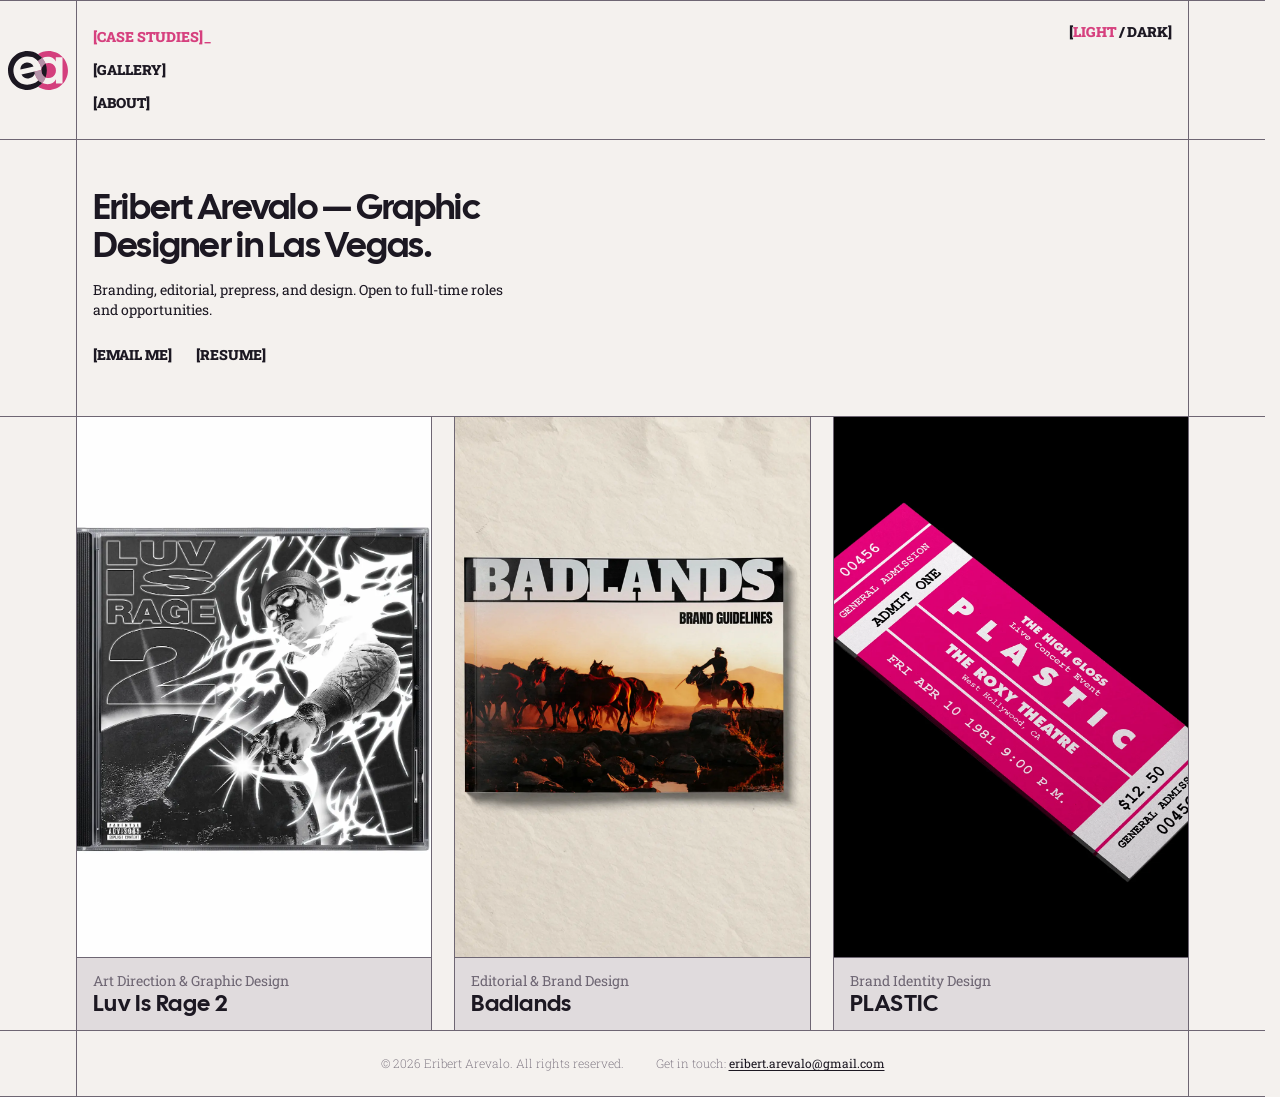
==== commit 8256faa3: "Add files via upload" ====
--- a/index.html
+++ b/index.html
@@ -1,6 +1,9 @@
 <!doctype html>
 <html lang="en">
   <head>
+    <meta charset="UTF-8" />
+    <meta name="viewport" content="width=device-width, initial-scale=1.0" />
+    <title>Eribert Arevalo — Graphic Designer</title>
     <meta
       name="description"
       content="Eribert Arevalo — Graphic Designer specializing in visual identity, branding, and typography."
@@ -22,10 +25,41 @@
       content="CD cover artwork from the Luv Is Rage 2 album reimagining."
     />
     <meta name="twitter:card" content="summary_large_image" />
+
+    <link
+      rel="preload"
+      href="assets/fonts/roboto-slab-v36-latin-regular.woff2"
+      as="font"
+      type="font/woff2"
+      crossorigin
+    />
+    <link
+      rel="preload"
+      href="assets/fonts/roboto-slab-v36-latin-900.woff2"
+      as="font"
+      type="font/woff2"
+      crossorigin
+    />
+    <link
+      rel="preload"
+      href="assets/fonts/roboto-slab-v36-latin-200.woff2"
+      as="font"
+      type="font/woff2"
+      crossorigin
+    />
+    <link
+      rel="preload"
+      href="assets/fonts/cal-sans-v2-latin-regular.woff2"
+      as="font"
+      type="font/woff2"
+      crossorigin
+    />
+
     <link rel="stylesheet" href="css/style.css" />
     <link rel="icon" href="assets/favicon/favicon.svg" type="image/svg+xml" />
     <link rel="apple-touch-icon" href="assets/favicon/apple-touch-icon.png" />
 
+    <!-- class hook + saved theme before paint; if script.js never loads, un-hide the fade-in content -->
     <script>
       (function () {
         var r = document.documentElement;
@@ -34,6 +68,9 @@
           if (localStorage.getItem("theme") === "dark")
             r.classList.add("theme-dark");
         } catch (e) {}
+        setTimeout(function () {
+          if (!r.classList.contains("js-ready")) r.classList.remove("js");
+        }, 4000);
       })();
     </script>
   </head>
@@ -41,10 +78,26 @@
     <a class="skip-link h2" href="#main">[Skip to content]</a>
     <div class="sheet">
       <header class="site-header">
-        <div class="cell border-r"></div>
-        <div class="hero">
+        <a
+          class="site-logo border-r"
+          href="/"
+          aria-label="Eribert Arevalo, home"
+        >
+          <img
+            class="site-logo__img site-logo__img--light"
+            src="/assets/logo/logo.svg"
+            alt=""
+          />
+          <img
+            class="site-logo__img site-logo__img--dark"
+            src="/assets/logo/logow.svg"
+            alt=""
+            aria-hidden="true"
+          />
+        </a>
+        <div class="hero" id="site-menu">
           <nav class="hero-nav" aria-label="Primary">
-            <a class="h2" href="/" aria-current="page">[Work]</a>
+            <a class="h2" href="/" aria-current="page">[Case Studies]</a>
             <a class="h2" href="/gallery/">[Gallery]</a>
             <a class="h2" href="/about/">[About]</a>
           </nav>
@@ -52,16 +105,49 @@
             class="theme-switch h2"
             type="button"
             aria-pressed="false"
-            aria-label="Switch to dark mode"
+            aria-label="Dark mode"
           >
             [<span class="opt opt-light">Light</span> /
             <span class="opt opt-dark">Dark</span>]
           </button>
         </div>
+        <button
+          class="menu-toggle"
+          type="button"
+          aria-expanded="false"
+          aria-controls="site-menu"
+          aria-label="Open menu"
+        >
+          <span class="menu-toggle__bar"></span>
+          <span class="menu-toggle__bar"></span>
+          <span class="menu-toggle__bar"></span>
+        </button>
         <div class="cell border-l"></div>
       </header>
       <main class="frame" id="main" tabindex="-1">
-        <h1 class="sr-only">Eribert Arevalo, graphic designer</h1>
+        <div
+          class="cell border-r border-b"
+          style="grid-column: 1; grid-row: 1"
+        ></div>
+        <div class="intro border-b" style="grid-column: 2 / 7; grid-row: 1">
+          <h1 class="title intro__title">
+            Eribert Arevalo — Graphic Designer in Las Vegas.
+          </h1>
+          <p class="body intro__text">
+            Branding, editorial, prepress, and design. Open to full-time roles
+            and opportunities.
+          </p>
+          <div class="intro__links">
+            <a class="h2" href="mailto:eribert.arevalo@gmail.com">[Email Me]</a>
+            <a
+              class="h2"
+              href="assets/resume/Eribert-Arevalo-Resume.pdf"
+              download
+              aria-label="Download resume (PDF)"
+              >[Resume]</a
+            >
+          </div>
+        </div>
         <div
           class="cell border-l border-b"
           style="grid-column: 7; grid-row: 1"
@@ -75,24 +161,24 @@
         ></div>
 
         <a
-          class="card card-1 reveal"
+          class="card reveal"
           href="/rollout/"
           style="grid-column: 2; grid-row: 2 / 4"
         >
           <div class="card__media">
             <img
-              src="assets/uzi/fronttest.jpg"
+              src="assets/uzi/frontthumbnail.webp"
               alt="CD cover artwork from the Luv Is Rage 2 album reimagining"
-              loading="lazy"
+              fetchpriority="high"
             />
           </div>
 
           <div class="card__label border-b">
             <span class="card__meta">
-              <span class="card__name h1">Luv Is Rage 2 </span>
+              <span class="card__name h1">Luv Is Rage 2</span>
               <span class="card__role body"
-                >Art Direction &amp; Graphic Design
-              </span>
+                >Art Direction &amp; Graphic Design</span
+              >
             </span>
           </div>
         </a>
@@ -115,7 +201,6 @@
             <img
               src="assets/badlands/brandguidefront.webp"
               alt="Cover of the Badlands brand guide"
-              loading="lazy"
             />
           </div>
 
@@ -137,7 +222,7 @@
         ></div>
 
         <a
-          class="card card-6 reveal"
+          class="card card-3 reveal"
           href="/plastic/"
           style="grid-column: 6; grid-row: 2 / 4"
         >
@@ -145,7 +230,6 @@
             <img
               src="assets/newwave/ticket.webp"
               alt="Ticket design from the PLASTIC brand identity"
-              loading="lazy"
             />
           </div>
 
@@ -166,7 +250,13 @@
         <!-- ROW 4: footer -->
         <div class="cell border-r" style="grid-column: 1; grid-row: 4"></div>
         <div class="footer" style="grid-row: 4">
-          © 2026 Eribert Arevalo. All rights reserved.
+          <span>© 2026 Eribert Arevalo. All rights reserved.</span>
+          <span
+            >Get in touch:
+            <a class="footer__link" href="mailto:eribert.arevalo@gmail.com"
+              >eribert.arevalo@gmail.com</a
+            ></span
+          >
         </div>
         <div class="cell border-l" style="grid-column: 7; grid-row: 4"></div>
       </main>
--- a/css/style.css
+++ b/css/style.css
@@ -16,11 +16,11 @@
   --font-display: 'Cal Sans', system-ui, sans-serif;
   --font-text:    'Roboto Slab', system-ui, serif;
 
-  --title-weight: 400;  --title-size: 36px;                     --title-lh: 1.05; --title-ls: -0.02em;
-  --h1-weight:    400;  --h1-size: 22.5px;                      --h1-lh: 1;       --h1-ls: 0.02em;
-  --h2-weight:    900;  --h2-size: 14px;                        --h2-lh: 1.2;     --h2-ls: -0.0em;
-  --body-weight:  400;  --body-size: 14px;                      --body-lh: 1.4;   --body-ls: -0.0em;
-  --thin-weight:200;  --thin-size: 12px;                    --thin-lh: 1.4; --thin-ls: 0;
+  --title-weight: 400;  --title-size: 36px;    --title-lh: 1.05; --title-ls: -0.02em;
+  --h1-weight:    400;  --h1-size: 22.5px;     --h1-lh: 1;       --h1-ls: 0.02em;
+  --h2-weight:    900;  --h2-size: 14px;       --h2-lh: 1.2;     --h2-ls: 0;
+  --body-weight:  400;  --body-size: 14px;     --body-lh: 1.4;   --body-ls: 0;
+  --thin-weight:  200;  --thin-size: 12px;     --thin-lh: 1.4;   --thin-ls: 0;
 
   /* Spacing */
   --space-1: 4px;
@@ -30,19 +30,16 @@
   --space-5: 32px;
   --space-6: 48px;
   --space-8: 96px;
-  --space-12: 240px;
 
   /* Layout */
---frame-pad: 6vw; /* Increased from var(--space-8). Try 15vw, 20vw, or 250px */
+  --frame-pad: 6vw;
   --card-gap:  var(--space-4);
-  --hero-h:    200px;
-}
-
-@font-face { font-family:'Cal Sans';  src:url('../assets/fonts/cal-sans-v2-latin-regular.woff2')    format('woff2'); font-weight:400; font-style:normal; font-display:swap; }
-@font-face { font-family:'Roboto Slab'; src:url('../assets/fonts/roboto-slab-v36-latin-900.woff2')  format('woff2'); font-weight:900; font-style:normal; font-display:swap; }
-@font-face { font-family:'Roboto Slab'; src:url('../assets/fonts/roboto-slab-v36-latin-600.woff2')   format('woff2'); font-weight:600; font-style:normal; font-display:swap; }
+}
+
+@font-face { font-family:'Cal Sans';    src:url('../assets/fonts/cal-sans-v2-latin-regular.woff2')    format('woff2'); font-weight:400; font-style:normal; font-display:swap; }
+@font-face { font-family:'Roboto Slab'; src:url('../assets/fonts/roboto-slab-v36-latin-900.woff2')     format('woff2'); font-weight:900; font-style:normal; font-display:swap; }
 @font-face { font-family:'Roboto Slab'; src:url('../assets/fonts/roboto-slab-v36-latin-regular.woff2') format('woff2'); font-weight:400; font-style:normal; font-display:swap; }
-@font-face { font-family:'Roboto Slab'; src:url('../assets/fonts/roboto-slab-v36-latin-200.woff2') format('woff2'); font-weight:200; font-style:normal; font-display:swap; }
+@font-face { font-family:'Roboto Slab'; src:url('../assets/fonts/roboto-slab-v36-latin-200.woff2')     format('woff2'); font-weight:200; font-style:normal; font-display:swap; }
 
 * { margin:0; padding:0; box-sizing:border-box; }
 html { -webkit-text-size-adjust: 100%; overflow-y: scroll; scrollbar-gutter: stable; }
@@ -55,19 +52,24 @@
 img { display:block; max-width:100%; height:auto; }
 a { color:inherit; text-decoration:none; }
 a:focus-visible { outline:2px solid var(--color-fuchsia); outline-offset:3px; }
-
-.title  { font-family:var(--font-display); font-weight:var(--title-weight);  font-size:var(--title-size);  line-height:var(--title-lh);  letter-spacing:var(--title-ls); }
-.h1     { font-family:var(--font-display); font-weight:var(--h1-weight);     font-size:var(--h1-size);     line-height:var(--h1-lh);     letter-spacing:var(--h1-ls); }
-.h2     { font-family:var(--font-text);    font-weight:var(--h2-weight);     font-size:var(--h2-size);     line-height:var(--h2-lh);     letter-spacing:var(--h2-ls); }
-.thin { font-family:var(--font-text);    font-weight:var(--thin-weight); font-size:var(--thin-size); line-height:var(--thin-lh); letter-spacing:var(--thin-ls); font-style:normal; }
+[hidden] { display: none !important; }   /* the hidden attribute always wins over any display rule */
+
+.title { font-family:var(--font-display); font-weight:var(--title-weight); font-size:var(--title-size); line-height:var(--title-lh); letter-spacing:var(--title-ls); }
+.h1    { font-family:var(--font-display); font-weight:var(--h1-weight);    font-size:var(--h1-size);    line-height:var(--h1-lh);    letter-spacing:var(--h1-ls); }
+.h2    { font-family:var(--font-text);    font-weight:var(--h2-weight);    font-size:var(--h2-size);    line-height:var(--h2-lh);    letter-spacing:var(--h2-ls); }
+.thin  { font-family:var(--font-text);    font-weight:var(--thin-weight);  font-size:var(--thin-size);  line-height:var(--thin-lh);  letter-spacing:var(--thin-ls); font-style:normal; }
+
+/* pretty wrapping everywhere: no widows / orphans */
+p, dd, .body, .thin, .lightbox__summary { text-wrap: pretty; }
+.title, .h1, .h2, .shot__cap, .lightbox__cap { text-wrap: balance; }
 
 /* --- MASTER LAYOUT --- */
 .sheet { width: 100%; min-height: 100vh; display: flex; flex-direction: column; }
 .frame {
-  display: grid; 
+  display: grid;
   flex-grow: 1;
   grid-template-columns: var(--frame-pad) minmax(0, 1fr) var(--card-gap) minmax(0, 1fr) var(--card-gap) minmax(0, 1fr) var(--frame-pad);
-  grid-template-rows: var(--hero-h) auto auto 1fr; /* First value locks to 700px */
+  grid-template-rows: auto auto auto 1fr;   /* intro / cards / cards / spacer (the 404 page overrides this inline) */
   border-top: var(--line); border-bottom: var(--line);
 }
 .frame > * { background: var(--color-paper); }
@@ -77,29 +79,133 @@
 .border-r { border-right: var(--line); }
 .border-l { border-left: var(--line); }
 
-/* --- HERO SECTION --- */
+/* =========================================================
+   SITE HEADER — shared by every page. Sticky; hides on scroll down,
+   returns on scroll up and at the top (JS toggles .is-hidden).
+   Mobile: logo + Light/Dark + burger sit in the bar; the nav drops down.
+   ========================================================= */
+.site-header {
+  position: sticky; top: 0; z-index: 60;
+  display: grid;
+  grid-template-columns: var(--frame-pad) minmax(0, 1fr) var(--card-gap) minmax(0, 1fr) var(--card-gap) minmax(0, 1fr) var(--frame-pad);
+  background: var(--color-paper);
+  border-top: var(--line); border-bottom: var(--line);
+  transition: transform .35s cubic-bezier(.2, .7, .2, 1), background-color .3s ease, border-color .3s ease;
+}
+.site-header.is-hidden { transform: translateY(-101%); }
+.site-header > .hero { grid-column: 2 / 7; }
+.site-header > .cell:last-child { grid-column: 7; }
+
+/* the header already draws the top line, so drop the doubled one on the frame below it */
+.site-header + .frame, .site-header + .g-frame { border-top: 0; }
+
+/* logo: both versions stacked, the theme crossfades them */
+.site-logo { grid-column: 1; display: grid; place-items: center; padding: var(--space-3) var(--space-2); min-width: 0; }
+.site-logo:focus-visible { outline-offset: -4px; }
+.site-logo__img { grid-area: 1 / 1; transition: opacity .3s ease; }
+.site-logo .site-logo__img { width: auto; height: 2.5rem; max-width: 100%; object-fit: contain; }
+.site-logo__img--dark { opacity: 0; }
+html.theme-dark .site-logo__img--light { opacity: 0; }
+html.theme-dark .site-logo__img--dark { opacity: 1; }
+
+/* nav */
 .hero { display: flex; justify-content: space-between; align-items: flex-start; }
 .hero-nav { display: flex; flex-direction: column; gap: var(--space-2); padding: var(--space-4) var(--space-3); }
 .hero-nav a {
+  position: relative;
   display: inline-block;
   width: fit-content;            /* keep — stops full-row stretch */
   padding: var(--space-2) var(--space-3);
   margin: calc(var(--space-1) * -1) calc(var(--space-3) * -1);
-  text-transform: uppercase; 
-}
-
-.hero-nav a:hover, .hero-nav a:focus-visible, .hero-nav a[aria-current="page"] { color: var(--color-fuchsia); }
-.hero-title { text-align: right; padding: var(--space-4) var(--space-3); }
-
-/* --- CARDS & IMAGES --- */
-.card { 
-  display: grid; 
-  grid-template-rows: subgrid; 
-  position: relative; 
+  text-transform: uppercase;
+}
+.hero-nav a:hover, .hero-nav a:focus-visible, .hero-nav a[aria-current] { color: var(--color-fuchsia); }
+.hero-nav a:focus-visible { outline: none; }
+
+/* blinking caret on the current page / section */
+.hero-nav a[aria-current]::after {
+  content: '_'; margin-left: .12em;
+  animation: caret-blink 1s steps(1, end) infinite;
+}
+@keyframes caret-blink { 0%, 100% { opacity: 1; } 50% { opacity: 0; } }
+
+/* Light / Dark switch — one button, both options shown, active one in fuchsia.
+   Clicking anywhere on it flips to the opposite theme. Nav-sized. */
+.theme-switch {
+  padding: var(--space-4) var(--space-3);
+  background: none; border: 0; cursor: pointer;
+  color: inherit;                 /* font/size/tracking come from the .h2 class, like the nav */
+  text-transform: uppercase; line-height: 1; white-space: nowrap;
+}
+.theme-switch .opt-light { color: var(--color-fuchsia); }              /* light = active by default */
+html.theme-dark .theme-switch .opt-light { color: inherit; }
+html.theme-dark .theme-switch .opt-dark  { color: var(--color-fuchsia); }
+/* hover / focus previews the option you'd switch to */
+.theme-switch:hover .opt-dark,
+.theme-switch:focus-visible .opt-dark { color: var(--color-fuchsia); }
+html.theme-dark .theme-switch:hover .opt-light,
+html.theme-dark .theme-switch:focus-visible .opt-light { color: var(--color-fuchsia); }
+
+/* burger (mobile only) */
+.menu-toggle { display: none; }
+.menu-toggle__bar { display: block; width: 22px; height: 2px; background: currentColor; transition: transform .3s ease, opacity .2s ease; }
+.menu-toggle:hover, .menu-toggle:focus-visible { color: var(--color-fuchsia); outline: none; }
+
+@media (max-width: 760px) {
+  .site-header { display: flex; flex-wrap: nowrap; align-items: center; justify-content: space-between; border-top: 0; }
+  .site-logo { grid-column: auto; border-right: 0; padding: var(--space-3) var(--space-4); }
+  .site-logo .site-logo__img { height: 28px; max-width: none; }
+  .menu-toggle {
+    display: flex; flex-direction: column; justify-content: center; gap: 5px;
+    height: 56px; padding: 0 var(--space-4) 0 var(--space-2);
+    background: none; border: 0; cursor: pointer; color: inherit;
+  }
+
+  /* .hero stops being a box, so Light/Dark can sit in the bar next to the burger */
+  .hero { display: contents; }
+
+  /* the nav itself is the drop-down panel */
+  .hero-nav {
+    position: absolute; top: calc(100% + 1px); left: 0; right: 0;
+    flex-direction: column; align-items: flex-start; justify-content: flex-start; gap: var(--space-1);
+    padding: 0 var(--space-4);
+    background: var(--color-paper);
+    max-height: 0; overflow: hidden; visibility: hidden;
+    transition: max-height .35s cubic-bezier(.2, .7, .2, 1), padding .35s cubic-bezier(.2, .7, .2, 1), visibility 0s linear .35s, background-color .3s ease, border-color .3s ease;
+  }
+  .site-header.is-open .hero-nav {
+    max-height: 24rem; padding: var(--space-3) var(--space-4); visibility: visible;
+    border-top: var(--line); border-bottom: var(--line);
+    transition: max-height .35s cubic-bezier(.2, .7, .2, 1), padding .35s cubic-bezier(.2, .7, .2, 1), visibility 0s, background-color .3s ease, border-color .3s ease;
+  }
+  .hero-nav a { margin: 0; padding: var(--space-2) 0; text-align: left; white-space: nowrap; }
+
+  /* Light/Dark: in the bar, pushed right, directly beside the burger */
+  .theme-switch { margin-left: auto; align-self: center; padding: var(--space-3) var(--space-2); text-align: right; white-space: nowrap; }
+
+  .site-header.is-open.is-hidden { transform: none; }   /* don't hide the header while the menu is open */
+  .site-header.is-open .menu-toggle__bar:nth-child(1) { transform: translateY(7px) rotate(45deg); }
+  .site-header.is-open .menu-toggle__bar:nth-child(2) { opacity: 0; }
+  .site-header.is-open .menu-toggle__bar:nth-child(3) { transform: translateY(-7px) rotate(-45deg); }
+}
+@media (max-width: 380px) {
+  .site-logo { padding-right: var(--space-2); }
+  .theme-switch { padding-inline: var(--space-1); }
+}
+@media (prefers-reduced-motion: reduce) {
+  .site-header, .site-logo__img { transition: none; }
+  .hero-nav, .menu-toggle__bar { transition: none !important; }
+}
+
+/* =========================================================
+   HOME CARDS & INTRO
+   ========================================================= */
+.card {
+  display: grid;
+  grid-template-rows: subgrid;
+  position: relative;
   text-decoration: none;
-  min-width: 0; /* Forces CSS Grid to respect column width */
-
-  --hover-thickness: 2px; 
+  min-width: 0; /* forces CSS Grid to respect column width */
 }
 
 /* Corner crop-marks (reticle) drawn on hover — four L brackets */
@@ -123,124 +229,101 @@
   opacity: 0;
   transition: opacity .18s ease;
 }
-.card:hover::after, .card:focus-visible::after {
-  opacity: 1;
-}
-
-.card__media { 
-  height: 60vh; /* Always takes up 60% of the screen height */
-  width: 100%; 
-  position: relative; 
-  overflow: hidden; 
-}
-
-.card__media img { 
-  position: absolute; 
-  top: 0; 
-  left: 0; 
-  width: 100%; 
-  height: 100%; 
-  object-fit: cover; /* Ensures the image crops beautifully inside the tall box */
-}
-.card__index { color: var(--color-slate); }
-/* --- ALIGNMENT & BACKGROUND --- */
+.card:hover::after, .card:focus-visible::after { opacity: 1; }
+
+.card__media {
+  height: 60vh; /* always takes up 60% of the screen height */
+  width: 100%;
+  position: relative;
+  overflow: hidden;
+}
+.card__media img {
+  position: absolute;
+  top: 0;
+  left: 0;
+  width: 100%;
+  height: 100%;
+  object-fit: cover; /* crops the image inside the tall box */
+}
+
 .card__label {
   border-top: var(--line);
-  display: flex; 
-  align-items: flex-start; /* Forces both text blocks to bottom-align */
+  display: flex;
+  align-items: flex-start;
   justify-content: space-between;
-  padding: var(--space-3); 
+  padding: var(--space-3);
   background: var(--color-hairline);
-  min-width: 0; /* Stops the flexbox from forcing the grid to expand */
+  min-width: 0; /* stops the flexbox from forcing the grid to expand */
   gap: var(--space-2);
 }
-
-.card__name {
-  min-width: 0;
-  /* remove line-height: 0.85 and margin-bottom: -0.05em */
-}
-
+.card__name { min-width: 0; }
 .card__meta {
   display: flex;
   flex-direction: column;
-  align-items: flex-start;   /* was flex-end — you want name/role left-aligned */
-  gap: var(--space-1);       /* the space between name and role — tweak this */
+  align-items: flex-start;
+  gap: var(--space-1);       /* space between name and role */
   white-space: nowrap;
 }
-
-.card__role, .card__time { 
-  line-height: 1;
-  color: var(--color-slate);
- }
+/* small light text sits above the title: roles (home cards), dates (gallery tiles) */
+.card__role { order: -1; line-height: 1; color: var(--color-slate); }
+
+/* intro band: left edge lines up with the nav text (16px) */
+.intro { display: flex; flex-direction: column; gap: var(--space-3); padding: var(--space-6) var(--space-4) var(--space-6) var(--space-3); }
+.intro__title { max-width: 24ch; }
+.intro__text { max-width: 60ch; }
+.intro__links { display: flex; flex-wrap: wrap; gap: var(--space-4); margin-top: var(--space-2); }
+.intro__links a { padding: var(--space-1) 0; text-transform: uppercase; }
+.intro__links a:hover, .intro__links a:focus-visible { color: var(--color-fuchsia); outline: none; }
+
+/* --- FOOTER --- */
 .footer {
   font-weight: var(--thin-weight);
   font-size: var(--thin-size);
   line-height: var(--body-lh);
-  grid-column: 2 / 7; 
+  grid-column: 2 / 7;
   background-color: var(--color-paper);
   position: relative;
-  z-index: 20; 
+  z-index: 20;
   display: flex;
+  flex-wrap: wrap;
   align-items: center;
   justify-content: center;
-  padding: var(--space-4); 
+  column-gap: var(--space-5);
+  row-gap: var(--space-1);
+  padding: var(--space-4);
   color: var(--color-slate);
-}
-/* =========================================================
-   SITE HEADER — shared by every page. Sticky; hides on scroll down,
-   returns on scroll up and at the top (JS toggles .is-hidden).
-   Height = the nav's natural height, same as the gallery's old hero.
-   ========================================================= */
-.site-header {
-  position: sticky; top: 0; z-index: 60;
-  display: grid;
-  grid-template-columns: var(--frame-pad) minmax(0, 1fr) var(--card-gap) minmax(0, 1fr) var(--card-gap) minmax(0, 1fr) var(--frame-pad);
-  background: var(--color-paper);
-  border-top: var(--line); border-bottom: var(--line);
-  transition: transform .35s cubic-bezier(.2, .7, .2, 1), background-color .3s ease, border-color .3s ease;
-}
-.site-header.is-hidden { transform: translateY(-101%); }
-.site-header > .cell:first-child { grid-column: 1; }
-.site-header > .hero { grid-column: 2 / 7; }
-.site-header > .cell:last-child { grid-column: 7; }
-
-/* the header replaces row 1 of every frame, so collapse that row and drop the doubled top line */
-.site-header + .frame, .site-header + .g-frame { border-top: 0; }
-.site-header + .frame { grid-template-rows: 0 auto auto 1fr; }
-.site-header + .proj-frame { grid-template-rows: 0 auto auto auto; }
-
-
-@media (max-width: 760px) {
-  .site-header { display: block; border-top: 0; }
-}
-@media (prefers-reduced-motion: reduce) {
-  .site-header { transition: none; }
-}
+  text-align: center;
+}
+.footer__link { font-weight: var(--body-weight); text-decoration: underline; text-underline-offset: 2px; color: var(--color-ink); }
+.footer__link:hover, .footer__link:focus-visible { color: var(--color-fuchsia); outline: none; }
+
 /* =========================================================
    KEYBOARD FOCUS — fuchsia, no box
    Text controls turn fuchsia (same as hover); picture tiles keep their
    fuchsia corner brackets; plain images get a thin fuchsia outline.
    ========================================================= */
-.hero-nav a:focus-visible,
 .theme-switch:focus-visible,
-.about__link:focus-visible,
-.about__resume:focus-visible,
-.proj-next:focus-visible,
-.acc-head:focus-visible,
-.lightbox button:focus-visible { outline: none; color: var(--color-fuchsia); }
-
-.acc-head:focus-visible { opacity: 1; }
+.proj-next:focus-visible { outline: none; color: var(--color-fuchsia); }
+
 .card:focus-visible,
 .g-item:focus-visible { outline: none; }          /* the corner brackets already show focus */
 
 .shot img:focus-visible,
-.lightbox--shot .lightbox__media img:focus-visible { outline: 2px solid var(--color-fuchsia); outline-offset: -2px; }
-
-
-/* =========================================================
-   PROJECT PAGES — ARTICLE LAYOUT.
-   REPLACE the whole "===== PROJECT PAGE =====" block (from that comment through
-   its @media (prefers-reduced-motion) block) with this. Rows: hero / double / text / triple.
+.lightbox--shot .lightbox__media img:focus-visible,
+.lightbox__slides img:focus-visible { outline: 2px solid var(--color-fuchsia); outline-offset: -2px; }
+
+.skip-link {
+  position: fixed; top: var(--space-2); left: var(--space-2); z-index: 2000;
+  padding: var(--space-2) var(--space-3);
+  background: var(--color-paper); color: var(--color-ink);
+  border: var(--line); text-transform: uppercase;
+  transform: translateY(-300%);
+}
+.skip-link:focus, .skip-link:focus-visible { transform: none; color: var(--color-fuchsia); outline: none; }
+main[tabindex="-1"]:focus { outline: none; }
+
+/* =========================================================
+   PROJECT PAGES — ARTICLE LAYOUT. Rows: hero / double / text / triple.
    ========================================================= */
 .art-frame { display: flex; flex-direction: column; }
 .row { display: grid; border-bottom: var(--line); }
@@ -253,7 +336,7 @@
 
 /* text blocks */
 .art-text { padding: var(--space-5) var(--space-4); }
-.art-text--hero { display: flex; flex-direction: column; justify-content: center; padding-left: var(--space-3); }
+.art-text--hero { display: flex; flex-direction: column; justify-content: center; align-items: flex-start; padding-left: var(--space-3); }
 .art-meta { display: flex; flex-direction: column; gap: var(--space-2); }
 .art-meta .title { margin-bottom: var(--space-3); }
 .art-meta__list { display: grid; grid-template-columns: max-content 1fr; column-gap: var(--space-4); row-gap: var(--space-2); }
@@ -270,17 +353,18 @@
 .row--hero .shot img { aspect-ratio: 4 / 3; }
 .shot__media { position: relative; }
 .shot__media video { display: block; width: 100%; aspect-ratio: 5 / 4; object-fit: cover; background: var(--color-hairline); }
-.shot__cap { font-weight: var(--thin-weight); font-size: var(--thin-size); padding: var(--space-2) var(--space-3); background: var(--color-hairline); color: var(--color-ink); text-align: center; border-top: var(--line); flex: 1 1 auto; display: flex; align-items: center; justify-content: center;}
-
-/* lazy load: figure fades, picture lifts inside its frame (row lines never move) */
-html.js .row .shot.reveal { opacity: 0; overflow: hidden; transition: opacity .7s ease, background-color .3s ease, color .3s ease, border-color .3s ease; }
-html.js .row .shot.reveal img { transform: translate3d(0, 24px, 0); transition: transform .7s cubic-bezier(.2, .7, .2, 1); will-change: transform; }
-html.js .row .shot.reveal.in-view { opacity: 1; }
-html.js .row .shot.reveal.in-view img { transform: translate3d(0, 0, 0); }
+.shot--video video { cursor: pointer; }
+.shot__cap { font-weight: var(--thin-weight); font-size: var(--thin-size); padding: var(--space-2) var(--space-3); background: var(--color-hairline); color: var(--color-ink); text-align: center; border-top: var(--line); flex: 1 1 auto; display: flex; align-items: center; justify-content: center; }
+.shot__play {
+  position: absolute; right: var(--space-3); bottom: var(--space-3); z-index: 2;
+  padding: var(--space-1) var(--space-2);
+  background: var(--color-paper); color: var(--color-ink);
+  border: var(--line); cursor: pointer; text-transform: uppercase;
+}
+.shot__play:hover, .shot__play:focus-visible { color: var(--color-fuchsia); outline: none; }
 
 /* next project band */
 .proj-next { display: flex; align-items: center; justify-content: center; gap: var(--space-3); padding: var(--space-6) var(--space-4); }
-.proj-next__name { font-family: var(--font-display); font-weight: var(--h1-weight); font-size: var(--h1-size); line-height: 1; letter-spacing: var(--h1-ls); }
 .proj-next:hover, .proj-next:focus-visible { color: var(--color-fuchsia); }
 .row--triple:has(> .art-text) .shot img { flex: 1 1 auto; min-height: 0; }
 .row--triple:has(> .art-text) .shot__cap { flex: none; }
@@ -293,49 +377,84 @@
   .row--triple > .art-text { order: -1; }
   /* text blocks on mobile: roomy top/bottom; the BLOCK is centred, the text inside is left-aligned */
   .art-text, .art-text--hero, .art-text--center { padding: var(--space-6) var(--space-4); }
-  .art-text--hero { align-items: center; gap: var(--space-5); }
-  .art-meta { width: fit-content; max-width: 100%; }
+  .art-text--hero { gap: var(--space-5); }
+  .art-meta { width: 100%; }
   .art-text--center, .row--triple > .art-text--center {
     display: grid; grid-template-columns: minmax(0, 60ch);
     justify-content: center; align-content: center; text-align: left;
   }
   .art-text--center > * { width: auto; }
 }
-@media (prefers-reduced-motion: reduce) {
-  html.js .row .shot.reveal { opacity: 1; transition: none; }
-  html.js .row .shot.reveal img { transform: none; transition: none; }
-}
-.shot--video video { cursor: pointer; }
-.shot__play {
-  position: absolute; right: var(--space-3); bottom: var(--space-3); z-index: 2;
-  padding: var(--space-1) var(--space-2);
-  background: var(--color-paper); color: var(--color-ink);
-  border: var(--line); cursor: pointer; text-transform: uppercase;
-}
-.shot__play:hover, .shot__play:focus-visible { color: var(--color-fuchsia); outline: none; }
-/* =========================================================
-   PROJECT LIGHTBOX — the popup box takes the shape of the picture and is
-   limited to the window, so it never leaves empty space and never crops.
-   Reuses the gallery .lightbox shell; scoped to .lightbox--shot.
-   ========================================================= */
-.shot img { cursor: zoom-in; }
-.shot--video video { cursor: pointer; }
-
-.lightbox--shot { padding: var(--space-4); }
-.lightbox--shot .lightbox__panel {
+
+/* =========================================================
+   LIGHTBOXES — shared shell, then .lightbox--gallery and .lightbox--shot.
+   Closes on click-outside, Esc, or [Close].
+   ========================================================= */
+html.lb-open { overflow: hidden; }
+
+.lightbox {
+  position: fixed; inset: 0; z-index: 1000;
+  display: flex; align-items: center; justify-content: center;
+  padding: var(--space-6);
+}
+
+.lightbox__backdrop {
+  position: absolute; inset: 0;
+  background: color-mix(in srgb, #1C1822 68%, transparent);
+  opacity: 0; transition: opacity .3s ease;
+}
+.lightbox.is-open .lightbox__backdrop { opacity: 1; }
+.lightbox.is-closing .lightbox__backdrop { opacity: 0; }
+
+/* popups: slate panel with paper-colored text */
+.lightbox__panel {
+  position: relative; z-index: 1;
   display: flex; flex-direction: column;
-  width: auto; height: auto; aspect-ratio: auto; max-width: none; max-height: none;
+  background: var(--color-hairline);
+  color: var(--color-ink);
+  --lb-rule: 1px solid color-mix(in srgb, var(--color-ink) 40%, transparent);
+  border: var(--line);
   overflow: hidden;
-  border: var(--line);
-}
-
-/* THE BOX — width/height are set by the script from the picture's own shape (and
-   re-fitted whenever the window or browser zoom changes), so it always hugs the
+  will-change: transform;
+}
+.lightbox.is-closing .lightbox__panel {
+  opacity: 0; transform: scale(.97);
+  transition: opacity .22s ease, transform .22s ease;
+}
+
+.lightbox__media { position: relative; }
+
+/* bottom bar — caption centred, controls right */
+.lightbox__bar {
+  display: grid; grid-template-columns: 1fr minmax(0, auto) 1fr; align-items: center; column-gap: var(--space-3);
+  padding: var(--space-2) var(--space-2) var(--space-2) var(--space-3);
+  background: transparent;
+}
+.lightbox__cap  { grid-column: 2; text-align: center; color: var(--color-ink); }
+.lightbox__ctrl { grid-column: 3; justify-self: end; display: flex; align-items: center; gap: var(--space-1); }
+
+/* controls: ink, fuchsia on hover; big invisible hit area */
+.lightbox__prev, .lightbox__next, .lightbox__close {
+  position: static; display: inline-block;
+  --hit-y: var(--space-3); --hit-x: var(--space-3);
+  padding: var(--hit-y) var(--hit-x);
+  margin: calc(var(--space-1) - var(--hit-y)) calc(var(--space-2) - var(--hit-x));
+  background: none; border: 0; cursor: pointer; text-transform: uppercase;
+  color: var(--color-ink);
+}
+.lightbox__prev:hover, .lightbox__prev:focus-visible,
+.lightbox__next:hover, .lightbox__next:focus-visible,
+.lightbox__close:hover, .lightbox__close:focus-visible { color: var(--color-fuchsia); }
+.lightbox button:focus-visible { color: var(--color-fuchsia); outline: 2px solid var(--color-paper); outline-offset: -4px; }
+
+/* ---- project popup (.lightbox--shot) ----
+   The media box's width/height are set by the script from the picture's own
+   shape (and re-fitted on window / browser zoom changes), so it always hugs the
    image or video. cover = no gaps; the shape already matches, so nothing is cut. */
 .lightbox--shot .lightbox__media {
-  position: relative; overflow: hidden;
+  overflow: hidden;
   background: transparent;
-  border-right: 0; border-bottom: var(--line);
+  border-bottom: var(--lb-rule);
 }
 .lightbox--shot .lightbox__media.is-zoomed { overflow: auto; scrollbar-width: thin; }
 .lightbox--shot .lightbox__media img {
@@ -343,11 +462,9 @@
   object-fit: cover; cursor: zoom-in;
   transition: opacity .25s ease;
 }
-.lightbox--shot .lightbox__media img[hidden] { display: none; }
 .lightbox--shot .lightbox__media img.zoomed { width: 190%; height: auto; object-fit: contain; cursor: zoom-out; }
 
 .lightbox__video { position: absolute; inset: 0; width: 100%; height: 100%; object-fit: cover; display: block; }
-.lightbox__video[hidden], .lightbox__play[hidden] { display: none; }
 .lightbox__play {
   position: absolute; right: var(--space-3); bottom: var(--space-3); z-index: 2;
   padding: var(--space-1) var(--space-2);
@@ -356,45 +473,68 @@
 }
 .lightbox__play:hover, .lightbox__play:focus-visible { color: var(--color-fuchsia); outline: none; }
 
-/* bottom bar — caption centred, controls right (left cell is an empty spacer) */
-.lightbox__bar {
-  display: grid; grid-template-columns: 1fr minmax(0, auto) 1fr; align-items: center; column-gap: var(--space-3);
-  padding: var(--space-2) var(--space-2) var(--space-2) var(--space-3);
-  background: var(--color-paper);
-}
-.lightbox__count { justify-self: start; color: var(--color-slate); }
-.lightbox__cap   { text-align: center; color: var(--color-slate); text-wrap: balance; }
-.lightbox__ctrl  { justify-self: end; display: flex; align-items: center; gap: var(--space-1); }
-
-/* controls: slate, fuchsia on hover — same as the gallery; big invisible hit area */
-.lightbox--shot .lightbox__prev,
-.lightbox--shot .lightbox__next,
-.lightbox--shot .lightbox__close {
-  position: static; display: inline-block;
-  --hit-y: var(--space-3); --hit-x: var(--space-3);
-  padding: var(--hit-y) var(--hit-x);
-  margin: calc(var(--space-1) - var(--hit-y)) calc(var(--space-2) - var(--hit-x));
-  color: var(--color-slate);
-}
-.lightbox--shot .lightbox__prev:hover, .lightbox--shot .lightbox__prev:focus-visible,
-.lightbox--shot .lightbox__next:hover, .lightbox--shot .lightbox__next:focus-visible,
-.lightbox--shot .lightbox__close:hover, .lightbox--shot .lightbox__close:focus-visible { color: var(--color-fuchsia); }
+/* ---- gallery popup (.lightbox--gallery) — vertical: square picture / text / controls (fixed size, no JS resizing) ---- */
+.lightbox--gallery { padding: var(--space-4); }
+.lightbox--gallery .lightbox__panel {
+  width: min(calc(100vw - (var(--space-4) * 2)), calc(100vh - 280px), 900px);                    /* fallback */
+  width: round(down, min(calc(100vw - (var(--space-4) * 2)), calc(100vh - 280px), 900px), 1px);  /* whole pixels = no fractional edges */
+  height: auto; max-height: calc(100vh - (var(--space-4) * 2));
+  will-change: auto;
+}
+.lightbox--gallery .lightbox__media { background: var(--color-paper); flex: none; width: 100%; aspect-ratio: 1 / 1; }
+.lightbox--gallery .lightbox__body {
+  display: flex; flex-direction: column; gap: var(--space-1);
+  flex: 0 1 auto; min-height: 0;
+  padding: var(--space-5);
+  border-top: var(--lb-rule);
+  overflow: auto;                                /* long summaries scroll inside the text area */
+}
+.lightbox--gallery .lightbox__title { margin: 0; }
+.lightbox--gallery .lightbox__summary { margin-top: var(--space-2); max-width: 70ch; }
+/* date | medium | dimensions on one thin line that wraps instead of cutting off */
+.lightbox__meta { color: var(--color-ink); text-wrap: pretty; }
+.lightbox--gallery .lightbox__bar { flex: none; grid-template-columns: 1fr; border-top: var(--lb-rule); padding: var(--space-1) var(--space-2); }
+.lightbox--gallery .lightbox__ctrl { grid-column: 1; }
+
+/* multi-image items: snap-scrolling stack inside the image area + dot indicator */
+.lightbox__slides { position: absolute; inset: 0; overflow-y: auto; scroll-snap-type: y mandatory; overscroll-behavior: contain; scrollbar-width: none; }
+.lightbox__slides::-webkit-scrollbar { display: none; }
+.lightbox__slides img { width: 100%; height: 100%; object-fit: cover; display: block; scroll-snap-align: start; cursor: zoom-in; }
+@media (hover: hover) and (pointer: fine) {
+  .lightbox--gallery .lightbox__slides { scroll-snap-type: none; }   /* wheel handler pages one picture per scroll */
+}
+
+.lightbox__dots { position: absolute; right: var(--space-2); top: 50%; transform: translateY(-50%); z-index: 2; display: flex; flex-direction: column; gap: var(--space-2); }
+.lightbox__dot {
+  position: relative; width: 8px; height: 8px; padding: 0; border-radius: 50%; cursor: pointer;
+  background: transparent; border: 1px solid var(--color-paper);
+  box-shadow: 0 0 0 1px rgba(28, 24, 34, .35);
+  transition: background-color .2s ease, border-color .2s ease;
+}
+.lightbox__dot::before { content: ''; position: absolute; inset: -8px; }   /* bigger invisible hit area */
+.lightbox__dot.is-on { background: var(--color-fuchsia); border-color: var(--color-fuchsia); }
+
+/* click-to-zoom pane */
+.lightbox__zoom { position: absolute; inset: 0; z-index: 3; overflow: auto; background: var(--color-hairline); scrollbar-width: thin; }
+.lightbox__zoom img { display: block; width: 190%; height: auto; max-width: none; object-fit: contain; cursor: zoom-out; }
 
 @media (max-width: 760px) {
-  .lightbox--shot { padding: var(--space-2); }
-  .lightbox__bar { grid-template-columns: minmax(0, 1fr) auto; grid-template-areas: "cap ctrl"; column-gap: var(--space-2); padding: var(--space-2) var(--space-2) var(--space-2) var(--space-3); }
-  .lightbox__cap   { grid-area: cap; text-align: center; }
-  .lightbox__count { display: none; }
-  .lightbox__ctrl  { grid-area: ctrl; }
+  .lightbox { padding: var(--space-4); }
+  .lightbox--gallery { padding: var(--space-2); }
+  .lightbox--shot .lightbox__bar { grid-template-columns: minmax(0, 1fr) auto; column-gap: var(--space-2); }
+  .lightbox--shot .lightbox__cap { grid-column: 1; }
+  .lightbox--shot .lightbox__ctrl { grid-column: 2; }
 }
 @media (prefers-reduced-motion: reduce) {
+  .lightbox__backdrop, .lightbox__panel { transition: none !important; }
   .lightbox--shot .lightbox__media img { transition: none; }
 }
-/* --- TABLET STACK (1000px) --- */
+
+/* --- TABLET STACK (900px) --- */
 @media (max-width: 900px) {
-  .card__label { 
-    flex-direction: column; 
-    align-items: flex-start; /* Aligns text to the left */
+  .card__label {
+    flex-direction: column;
+    align-items: flex-start; /* aligns text to the left */
   }
   .card__meta {
     align-items: flex-start;
@@ -402,184 +542,87 @@
     white-space: normal;   /* lets role text wrap instead of blowing out the grid */
   }
 }
+
+/* --- MOBILE: home cards + frame --- */
 @media (max-width: 760px) {
-  .sheet { padding: 0; min-height: auto; }
-  
-  .frame { 
-    display: flex; 
-    flex-direction: column; 
-    border: none; 
-    position: relative;
-  }
-  
-  /* Full-bleed: no side rails on mobile */
-  .frame::before, .frame::after { display: none; }
-
-  /* 2. Hide unused elements */
-  .cell, .hero-title { display: none !important; }
-
-/* Mobile Sticky Horizontal Nav */
-/* Mobile Sticky Horizontal Nav */
-.hero {
-  position: sticky;
-  top: 0;
-  z-index: 100;
-  background-color: var(--color-paper);
-  align-items: center;
-}
-
-.hero-nav {
-  display: flex;
-  flex-direction: row;
-  align-items: center;
-  gap: var(--space-3);
-  padding: var(--space-3) var(--space-4);
-  flex: 0 1 auto; min-width: 0;
-  box-sizing: border-box;
-}
-
-.hero-nav a { 
-  text-decoration: none;
-  color: inherit;
-  white-space: nowrap;
-  margin: 0; padding: var(--space-1) 0;
-}
-
-.hero-nav a[aria-current="page"],
-.hero-nav a:hover {
-  color: var(--color-fuchsia);
-}
-  /* 4. Card Stacking & Gaps */
-  .card { 
-    display: flex; flex-direction: column; 
-  }
-  .card-1 { 
-    margin-top: 0; /* Forces the first card to sit flush exactly under the Nav */
-  }
+  .sheet { min-height: auto; }
+
+  .frame {
+    display: flex;
+    flex-direction: column;
+    border: none;
+  }
+
+  /* hide the empty grid filler cells */
+  .cell { display: none !important; }
+
+  /* card stacking */
+  .card { display: flex; flex-direction: column; }
   .card::after { display: none; }
 
-  /* Full-bleed cover, edge to edge (no divider) */
+  /* full-bleed square cover, edge to edge */
   .card__media {
     height: auto; aspect-ratio: 1 / 1;
-    padding: 0;
     background: var(--color-hairline);
   }
-  
   .card__media img { position: relative; width: 100%; height: 100%; }
 
   .card__label {
-    border-top: var(--line);
     flex-direction: row;
-    align-items: flex-start;
-    justify-content: space-between;
-    border-bottom: var(--line);
-    background: var(--color-hairline);
-    padding: var(--space-3);
     gap: var(--space-1);
   }
-  
-  .card__name { margin-bottom: 0; line-height: 1; }
-  /* Mobile Footer */
-  .footer {
-    margin: 0;
-    background: var(--color-paper);
-    padding: var(--space-6) var(--space-3);
-  }
-}
-
-/* =========================================================
-   MOTION & INTERACTIONS
-   ========================================================= */
-
-/* NAV — blinking caret on the current page only */
-.hero-nav a { position: relative; }
-.hero-nav a[aria-current="page"]::after {
-  content: '_'; margin-left: .12em;
-  animation: caret-blink 1s steps(1, end) infinite;
-}
-@keyframes caret-blink { 0%, 100% { opacity: 1; } 50% { opacity: 0; } }
-
-/* LAZY LOAD — work cards + gallery tiles: the tile fades in, the picture lifts
-   inside its frame (so the ledger lines never move). --d staggers the columns. */
+
+  .footer { padding: var(--space-6) var(--space-3); }
+}
+
+/* =========================================================
+   MOTION — lazy load: work cards, gallery tiles, project figures and the about
+   portrait fade in. --d staggers the columns. (Fade only: no transform, so the
+   ledger lines never move and there is no snap at the end of the animation.)
+   ========================================================= */
 html.js .card.reveal, html.js .g-item.reveal {
   opacity: 0;
   transition: opacity .7s ease var(--d, 0s), background-color .3s ease, color .3s ease, border-color .3s ease;
 }
-html.js .card.reveal .card__media img,
-html.js .g-item.reveal .g-media img {
-  transform: translate3d(0, 24px, 0);
-  transition: transform .7s cubic-bezier(.2, .7, .2, 1) var(--d, 0s);
-  will-change: transform;
-}
 html.js .card.reveal.in-view, html.js .g-item.reveal.in-view { opacity: 1; }
-html.js .card.reveal.in-view .card__media img,
-html.js .g-item.reveal.in-view .g-media img { transform: translate3d(0, 0, 0); }
 .card-2 { --d: .12s; }
-.card-6 { --d: .24s; }   /* your third card's class is card-6 */
-/* About portrait — same lazy load: the frame fades in, the photo lifts inside it */
+.card-3 { --d: .24s; }
+
+html.js .row .shot.reveal {
+  opacity: 0;
+  transition: opacity .7s ease, background-color .3s ease, color .3s ease, border-color .3s ease;
+}
+html.js .row .shot.reveal.in-view { opacity: 1; }
+
 html.js .about-photo.reveal {
   opacity: 0;
   transition: opacity .7s ease, background-color .3s ease, border-color .3s ease;
 }
-html.js .about-photo.reveal img {
-  transform: translate3d(0, 24px, 0);
-  transition: transform .7s cubic-bezier(.2, .7, .2, 1);
-  will-change: transform;
-}
 html.js .about-photo.reveal.in-view { opacity: 1; }
-html.js .about-photo.reveal.in-view img { transform: none; }
 
 @media (prefers-reduced-motion: reduce) {
-  html.js .about-photo.reveal { opacity: 1; transition: none; }
-  html.js .about-photo.reveal img { transform: none; transition: none; }
-  html.js .card.reveal, html.js .g-item.reveal { opacity: 1; transition: none; }
-  html.js .card.reveal .card__media img, html.js .g-item.reveal .g-media img { transform: none; transition: none; }
-}
-
-/* =========================================================
-   LIGHT / B&W THEME  — appended. Remaps color tokens only.
+  html.js .card.reveal, html.js .g-item.reveal,
+  html.js .row .shot.reveal, html.js .about-photo.reveal { opacity: 1; transition: none; }
+}
+
+/* =========================================================
+   LIGHT / DARK THEME — remaps color tokens only.
    ========================================================= */
 html.theme-dark {
-  --color-paper:    #1C1822;  /* background  <- ink      */
-  --color-ink:      #E0DBDD;  /* text        <- paper    */
-  --color-hairline: #3A2C46;  /* label fill  <- slate    */
-  --color-slate:    #998ea0;  /* grid lines  <- eggplant */
+  --color-paper:    #1C1822;                 /* background */
+  --color-ink:      #E0DBDD;                 /* text */
+  --color-hairline: var(--color-eggplant);   /* label fill */
+  --color-slate:    #998ea0;                 /* grid lines, muted text */
   /* --color-fuchsia stays as the accent */
 }
 
-/* Smooth cross-fade on switch (color props only; leaves
-   the wobble/curtain/flash transforms & filters untouched) */
+/* Smooth cross-fade on switch (color props only) */
 :where(body, .frame, .frame *, .g-frame, .g-frame *, .lightbox, .lightbox *, .site-header, .art-frame, .art-frame *) {
   transition: background-color .3s ease, color .3s ease, border-color .3s ease;
 }
 
-/* The switch — one button, both options shown, active one in fuchsia.
-   Clicking anywhere on it flips to the opposite theme. Nav-sized. */
-.theme-switch {
-  padding: var(--space-4) var(--space-3);
-  background: none; border: 0; cursor: pointer;
-  color: inherit;                 /* font/size/tracking come from the .h2 class, like the nav */
-  text-transform: uppercase; line-height: 1; white-space: nowrap;
-}
-.theme-switch .opt-light { color: var(--color-fuchsia); }              /* light = active by default */
-html.theme-dark .theme-switch .opt-light { color: inherit; }
-html.theme-dark .theme-switch .opt-dark  { color: var(--color-fuchsia); }
-
-/* Hover / focus previews the option you'd switch to */
-.theme-switch:hover .opt-dark,
-.theme-switch:focus-visible .opt-dark { color: var(--color-fuchsia); }
-html.theme-dark .theme-switch:hover .opt-light,
-html.theme-dark .theme-switch:focus-visible .opt-light { color: var(--color-fuchsia); }
-
-/* Keep the switch reachable next to the mobile nav row */
-@media (max-width: 760px) {
-  .hero { align-items: center; }
-  .hero-nav { flex: 0 1 auto; }
-  .theme-switch { padding: var(--space-3) var(--space-4); white-space: nowrap; }
-}
-
-/* =========================================================
-   GALLERY — 3-up ledger of square tiles (ADDED; nothing above changed).
+/* =========================================================
+   GALLERY — 3-up ledger of square tiles.
    Real borders (like the home grid) so lines never drop out on zoom and
    positions match home. Rendered from window.GALLERY by js/script.js.
    ========================================================= */
@@ -590,12 +633,10 @@
   border-top: var(--line); border-bottom: var(--line);
 }
 .g-frame > * { background: var(--color-paper); }            /* every cell is paper */
-.g-frame .hero, .g-frame .footer { grid-column: span 5; }   /* sit between the margin cells */
-.g-frame .hero { border-bottom: var(--line); }
-
-/* Hero + footer margin cells get their border by position (no HTML change) */
+.g-frame .footer { grid-column: span 5; }                   /* sits between the margin cells */
+
+/* margin cells get their border by position (no HTML change) */
 .g-frame > .g-cell:first-child { border-right: var(--line); border-bottom: var(--line); }
-.g-frame .hero + .g-cell       { border-left:  var(--line); border-bottom: var(--line); }
 #g-footer-cell                 { border-right: var(--line); }
 .g-frame .footer + .g-cell     { border-left:  var(--line); }
 
@@ -607,29 +648,29 @@
   border-bottom: var(--line);          /* row divider under the tile */
 }
 .g-media {
-  position: relative; aspect-ratio: 1 / 1; overflow: hidden;
+  position: relative; display: block; aspect-ratio: 1 / 1; overflow: hidden;
   background: var(--color-hairline);
   border-bottom: var(--line);          /* divider between image and label */
 }
 .g-media img { position: absolute; inset: 0; width: 100%; height: 100%; object-fit: cover; }
 
-/* label — title (h1) left, date + number in BODY text */
+/* label — title (h1) left, date in BODY text above it */
 .g-label {
   flex: 1 1 auto;
   display: flex; align-items: flex-start; justify-content: space-between;
   gap: var(--space-2); padding: var(--space-3);
   background: var(--color-hairline); min-width: 0;
 }
-.g-meta  { display: flex; flex-direction: column; align-items: flex-start; gap: var(--space-1); min-width: 0; }
-.g-date, .g-index {                    /* full body attributes */
+.g-meta { display: flex; flex-direction: column; align-items: flex-start; gap: var(--space-1); min-width: 0; }
+.g-date {
+  order: -1;
+  color: var(--color-slate);
   font-family: var(--font-text);
   font-weight: var(--body-weight);
   font-size: var(--body-size);
   line-height: var(--body-lh);
   letter-spacing: var(--body-ls);
 }
-.g-date  { color: var(--color-slate); }
-.g-index { color: var(--color-slate); }
 
 /* hover reticle — identical to the home cards */
 .g-item::after {
@@ -658,139 +699,38 @@
 /* =========================================================
    ABOUT — portrait (col 2) + bio (col 4-6), same ledger grid.
    ========================================================= */
-.about-photo { position: relative; overflow: hidden; background: var(--color-paper); min-height: 60vh; }.about-photo img { position: absolute; inset: 0; width: 100%; height: 100%; object-fit: cover; }
- 
+.about-photo { position: relative; overflow: hidden; background: var(--color-paper); min-height: 60vh; }
+.about-photo img { position: absolute; inset: 0; width: 100%; height: 100%; object-fit: cover; }
+
 .about { display: flex; flex-direction: column; padding: var(--space-5); }
 .about .title { margin-bottom: var(--space-3); }
 .about__bio { max-width: 60ch; margin-bottom: var(--space-4); }
- 
-.about__contact {
-  display: grid; grid-template-columns: max-content 1fr;
-  column-gap: var(--space-3); row-gap: var(--space-1);
-  margin-top: auto;              /* pushes contact + resume to the bottom of the row */
-  margin-bottom: var(--space-6);
-}
-.about__contact dt { color: var(--color-slate); }
-.about__contact dd { margin: 0; }
- 
-.about__link { text-decoration: underline; text-underline-offset: 2px; }
-.about__link:hover, .about__link:focus-visible { color: var(--color-fuchsia); }
- 
-.about__resume { width: fit-content; text-transform: uppercase; }
-.about__resume:hover, .about__resume:focus-visible { color: var(--color-fuchsia); }
- 
+
+.about__list { padding-left: 1.25em; }
+.about__list li + li { margin-top: var(--space-1); }
+
+/* about boxes: top-aligned on desktop so the three titles share one line */
+.row.about-boxes .about__sub { color: var(--color-slate); margin: var(--space-4) 0 var(--space-1); }
+.row.about-boxes .h2 + .about__sub { margin-top: 0; }
+@media (min-width: 761px) {
+  .row.about-boxes > .art-text { justify-content: flex-start; }
+}
+
 @media (max-width: 760px) {
   .about-photo { aspect-ratio: 1 / 1; min-height: 0; }
-  .about { padding: var(--space-4); }
   .about__bio { margin-bottom: var(--space-6); }
-}
-
-/* =========================================================
-   GALLERY LIGHTBOX — grows from the clicked tile (About-style).
-   Closes on click-outside, Esc, or [Close].
-   ========================================================= */
-html.lb-open { overflow: hidden; }
-
-.lightbox {
-  position: fixed; inset: 0; z-index: 1000;
-  display: flex; align-items: center; justify-content: center;
-  padding: var(--space-6);
-}
-.lightbox[hidden] { display: none; }
-
-.lightbox__backdrop {
-  position: absolute; inset: 0;
-  background: color-mix(in srgb, #1C1822 68%, transparent);
-  opacity: 0; transition: opacity .3s ease;
-}
-.lightbox.is-open .lightbox__backdrop { opacity: 1; }
-.lightbox.is-closing .lightbox__backdrop { opacity: 0; }
-
-.lightbox__panel {
-  position: relative; z-index: 1;
-  display: grid;
-  grid-template-columns: 1fr 1fr;   /* image | text — equal halves, always */
-  height: min(66vh, 42vw);          /* sized off the viewport → stays big when zoomed out */
-  aspect-ratio: 2 / 1;              /* width = 2 x height, so each half is a square */
-  background: var(--color-paper);
-  border: var(--line);
-  overflow: hidden;
-  will-change: transform;
-}
-
-.lightbox.is-closing .lightbox__panel {
-  opacity: 0; transform: scale(.97);
-  transition: opacity .22s ease, transform .22s ease;
-}
-
-.lightbox__media {
-  position: relative;
-  height: 100%;                     /* fills the square left half */
-  background: var(--color-hairline);
-  border-right: var(--line);
-}
-.lightbox__media img { width: 100%; height: 100%; object-fit: cover; display: block; }
-
-.lightbox__body { position: relative; display: flex; flex-direction: column; gap: var(--space-2); padding: var(--space-5) var(--space-5) var(--space-8); overflow: auto; }
-.lightbox__close {
-  position: absolute; top: var(--space-2); right: var(--space-2); z-index: 3;
-  background: none; border: 0; cursor: pointer; text-transform: uppercase;
-  padding: var(--space-2) var(--space-3);
-  color: var(--color-slate)
-}
-.lightbox__close:hover, .lightbox__close:focus-visible { color: var(--color-fuchsia); }
-
-/* prev / next — pinned bottom-right of the panel, generous hit areas */
-.lightbox__nav { position: absolute; right: var(--space-2); bottom: var(--space-1); z-index: 2; display: flex; gap: var(--space-2); }
-.lightbox__prev, .lightbox__next { 
-  background: none; 
-  border: 0; cursor: 
-  pointer; padding: 
-  var(--space-2) 
-  var(--space-3);
-  color: var(--color-slate)
- }
-.lightbox__prev:hover, .lightbox__prev:focus-visible,
-.lightbox__next:hover, .lightbox__next:focus-visible { color: var(--color-fuchsia); }
-.lightbox__index { color: var(--color-slate); }
-.lightbox__title { margin-top: var(--space-3); }
-.lightbox__date { color: var(--color-slate); }
-.lightbox__summary { margin-top: var(--space-3); max-width: 46ch; }
-
-@media (max-width: 760px) {
-  .lightbox { padding: var(--space-4); }
-  .lightbox__panel { grid-template-columns: 1fr; aspect-ratio: auto; height: auto; width: min(460px, 92vw); max-height: 92vh; overflow: auto; }
-  .lightbox__media { aspect-ratio: 1 / 1; height: auto; border-right: 0; border-bottom: var(--line); }
-}
-
-@media (prefers-reduced-motion: reduce) {
-  .lightbox__backdrop, .lightbox__panel { transition: none !important; }
-}
-
-/* multi-image items: snap-scrolling stack inside the image half + dot indicator */
-.lightbox__slides { position: absolute; inset: 0; overflow-y: auto; scroll-snap-type: y mandatory; overscroll-behavior: contain; scrollbar-width: none; }
-.lightbox__slides::-webkit-scrollbar { display: none; }
-.lightbox__slides img { width: 100%; height: 100%; object-fit: cover; display: block; scroll-snap-align: start; }
-
-.lightbox__dots { position: absolute; right: var(--space-2); top: 50%; transform: translateY(-50%); z-index: 2; display: flex; flex-direction: column; gap: var(--space-2); }
-.lightbox__dots[hidden] { display: none; }
-.lightbox__dot {
-  position: relative; width: 8px; height: 8px; padding: 0; border-radius: 50%; cursor: pointer;
-  background: transparent; border: 1px solid var(--color-paper);
-  box-shadow: 0 0 0 1px rgba(28, 24, 34, .35);
-  transition: background-color .2s ease, border-color .2s ease;
-}
-.lightbox__dot::before { content: ''; position: absolute; inset: -8px; }   /* bigger invisible hit area */
-.lightbox__dot.is-on { background: var(--color-fuchsia); border-color: var(--color-fuchsia); }
-/* gallery popup: click-to-zoom pane + medium/dimensions line */
-.lightbox__slides img { cursor: zoom-in; }
-.lightbox__zoom { position: absolute; inset: 0; z-index: 3; overflow: auto; background: var(--color-hairline); scrollbar-width: thin; }
-.lightbox__zoom[hidden] { display: none; }
-.lightbox__zoom img { display: block; width: 190%; height: auto; max-width: none; object-fit: contain; cursor: zoom-out; }
-.lightbox__meta { color: var(--color-slate); white-space: nowrap; overflow: hidden; text-overflow: ellipsis; max-width: 100%; }
-.lightbox__meta[hidden] { display: none; }
-
-/* 404 — centred message inside the ledger frame */
+  /* every intro block gets the same padding as the project intro */
+  .intro, .about, .art-text--hero { padding: var(--space-6) var(--space-4); }
+  /* about boxes: flush left, same 24px edge as the project hero intro */
+  .row.about-boxes > .art-text--center {
+    grid-template-columns: minmax(0, 1fr);
+    justify-content: start;
+  }
+}
+
+/* =========================================================
+   404 — centred message inside the ledger frame
+   ========================================================= */
 .error-page {
   display: flex; flex-direction: column; align-items: center; justify-content: center;
   text-align: center; gap: var(--space-3);
@@ -799,103 +739,4 @@
 .error-page__code { color: var(--color-slate); }
 .error-page__message { max-width: 42ch; margin-bottom: var(--space-3); }
 .error-page__link { text-transform: uppercase; }
-.error-page__link:hover, .error-page__link:focus-visible { color: var(--color-fuchsia); }
-/* =========================================================
-   ADD AT THE VERY END of style.css (it overrides earlier rules by order).
-   Also DELETE the earlier block titled "GALLERY POPUP — full height like the
-   project popup; photo-on-top layout kicks in sooner" (and its @media).
-   If you already pasted the previous fixes.css, replace it with this one
-   (the 1px-bleed rules are gone).
-   ========================================================= */
-
-/* ---- 2. lazy load: shorter lift + gentler tail = no end-of-animation jitter ---- */
-html.js .card.reveal .card__media img,
-html.js .g-item.reveal .g-media img {
-  transform: translate3d(0, 16px, 0);
-  transition: transform .6s cubic-bezier(.33, 1, .68, 1) var(--d, 0s);
-  will-change: auto;
-}
-html.js .row .shot.reveal img {
-  transform: translate3d(0, 16px, 0);
-  transition: transform .6s cubic-bezier(.33, 1, .68, 1);
-  will-change: auto;
-}
-html.js .card.reveal.in-view .card__media img,
-html.js .g-item.reveal.in-view .g-media img,
-html.js .row .shot.reveal.in-view img { transform: none; }
-
-/* ---- 4. pretty wrapping everywhere: no widows / orphans ---- */
-p, dd, .body, .thin, .lightbox__summary { text-wrap: pretty; }
-.title, .h1, .h2, .shot__cap, .lightbox__cap { text-wrap: balance; }
-
-/* ---- GALLERY POPUP — vertical: square picture / text / controls (fixed size, no JS resizing) ---- */
-.lightbox--gallery { padding: var(--space-4); }
-.lightbox--gallery .lightbox__panel {
-  display: flex; flex-direction: column;
-  /* as wide as the window allows, but never so wide the stack outgrows the height */
-  width: min(calc(100vw - (var(--space-4) * 2)), calc((100vh - (var(--space-4) * 2)) * .62));
-  height: auto; max-height: calc(100vh - (var(--space-4) * 2));
-  aspect-ratio: auto; overflow: hidden;
-}
-.lightbox--gallery .lightbox__media { background: var(--color-paper); position: relative; flex: none; width: 100%; height: auto; aspect-ratio: 1 / 1; border: 0; }
-.lightbox--gallery .lightbox__slides img.is-contain { object-fit: contain; }   /* opt-in per item: fit: 'contain' */
-.lightbox--gallery .lightbox__body {
-  position: static; flex: 0 1 auto; min-height: 0; gap: var(--space-1);
-  padding: var(--space-4) var(--space-4) var(--space-3);
-  border-top: var(--line);
-  overflow: auto;                                /* long summaries scroll inside the text area */
-}
-.lightbox--gallery .lightbox__title { margin: 0; }
-.lightbox--gallery .lightbox__summary { margin-top: var(--space-2); max-width: 70ch; }
-
-.lightbox--gallery .lightbox__bar { flex: none; grid-template-columns: 1fr; border-top: var(--line); padding: var(--space-1) var(--space-2); }
-.lightbox--gallery .lightbox__ctrl { justify-self: end; display: flex; align-items: center; gap: var(--space-1); }
-.lightbox--gallery .lightbox__prev,
-.lightbox--gallery .lightbox__next,
-.lightbox--gallery .lightbox__close {
-  position: static; display: inline-block;
-  --hit-y: var(--space-3); --hit-x: var(--space-3);
-  padding: var(--hit-y) var(--hit-x);
-  margin: calc(var(--space-1) - var(--hit-y)) calc(var(--space-2) - var(--hit-x));
-  color: var(--color-slate);
-}
-.lightbox--gallery .lightbox__prev:hover, .lightbox--gallery .lightbox__prev:focus-visible,
-.lightbox--gallery .lightbox__next:hover, .lightbox--gallery .lightbox__next:focus-visible,
-.lightbox--gallery .lightbox__close:hover, .lightbox--gallery .lightbox__close:focus-visible { color: var(--color-fuchsia); }
-/* gallery popup: date | medium | dimensions on one thin line that wraps instead of cutting off */
-.lightbox--gallery .lightbox__meta {
-  white-space: normal; overflow: visible; text-overflow: clip;
-  text-wrap: pretty;
-}
-@media (max-width: 760px) { .lightbox--gallery { padding: var(--space-2); } }
-/* lazy load: fade only, no transform = no layer snap at the end of the animation */
-html.js .card.reveal .card__media img,
-html.js .g-item.reveal .g-media img,
-html.js .row .shot.reveal img,
-html.js .about-photo.reveal img,
-html.js .card.reveal.in-view .card__media img,
-html.js .g-item.reveal.in-view .g-media img,
-html.js .row .shot.reveal.in-view img,
-html.js .about-photo.reveal.in-view img {
-  transform: none;
-  transition: none;
-  will-change: auto;
-}
-
-/* gallery popup: bigger, even text padding, no leftover compositor layer */
-.lightbox--gallery .lightbox__panel {
-  width: min(calc(100vw - (var(--space-4) * 2)), calc(100vh - 280px), 900px);                    /* fallback */
-  width: round(down, min(calc(100vw - (var(--space-4) * 2)), calc(100vh - 280px), 900px), 1px);  /* whole pixels = no fractional edges */
-  will-change: auto;
-}
-.lightbox--gallery .lightbox__body { padding: var(--space-5); }
-.sr-only { position: absolute; width: 1px; height: 1px; margin: -1px; padding: 0; overflow: hidden; clip: rect(0, 0, 0, 0); white-space: nowrap; border: 0; }
-.skip-link {
-  position: fixed; top: var(--space-2); left: var(--space-2); z-index: 2000;
-  padding: var(--space-2) var(--space-3);
-  background: var(--color-paper); color: var(--color-ink);
-  border: var(--line); text-transform: uppercase;
-  transform: translateY(-300%);
-}
-.skip-link:focus, .skip-link:focus-visible { transform: none; color: var(--color-fuchsia); outline: none; }
-main[tabindex="-1"]:focus { outline: none; }+.error-page__link:hover, .error-page__link:focus-visible { color: var(--color-fuchsia); }
